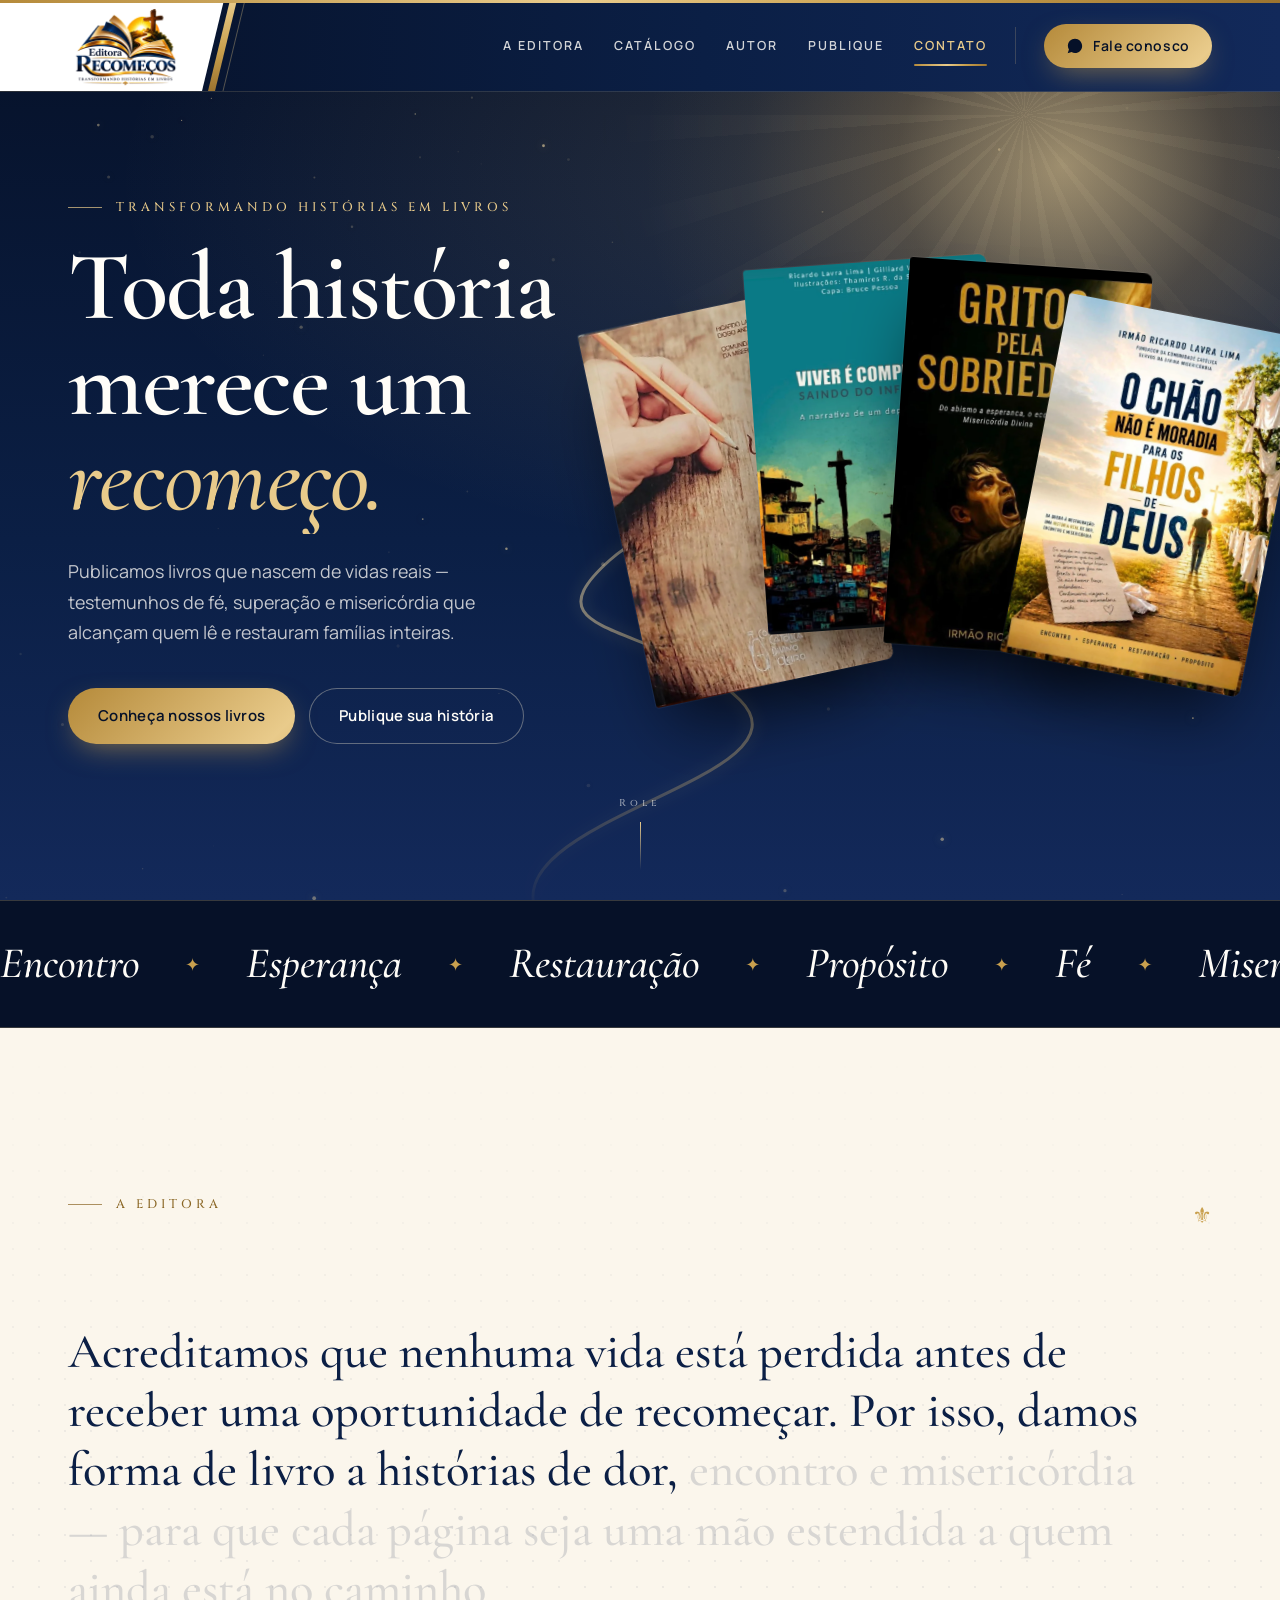
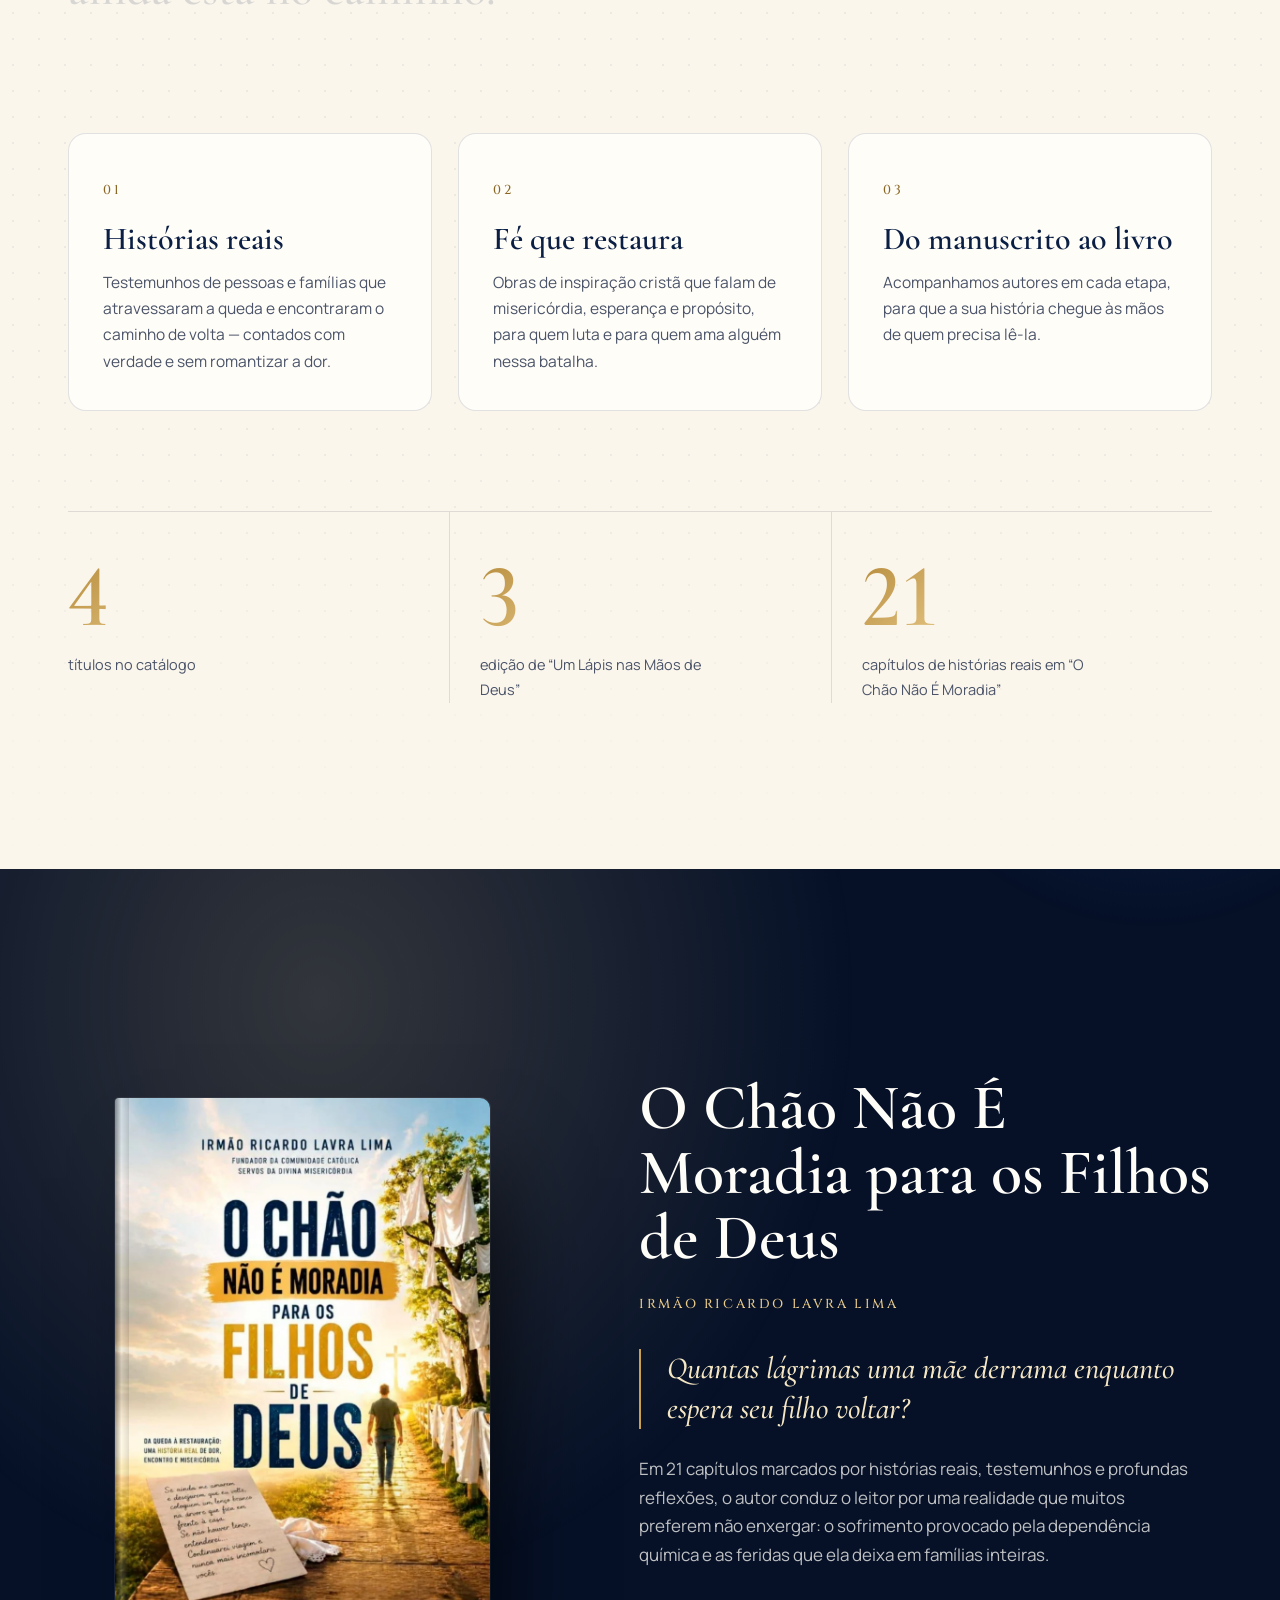
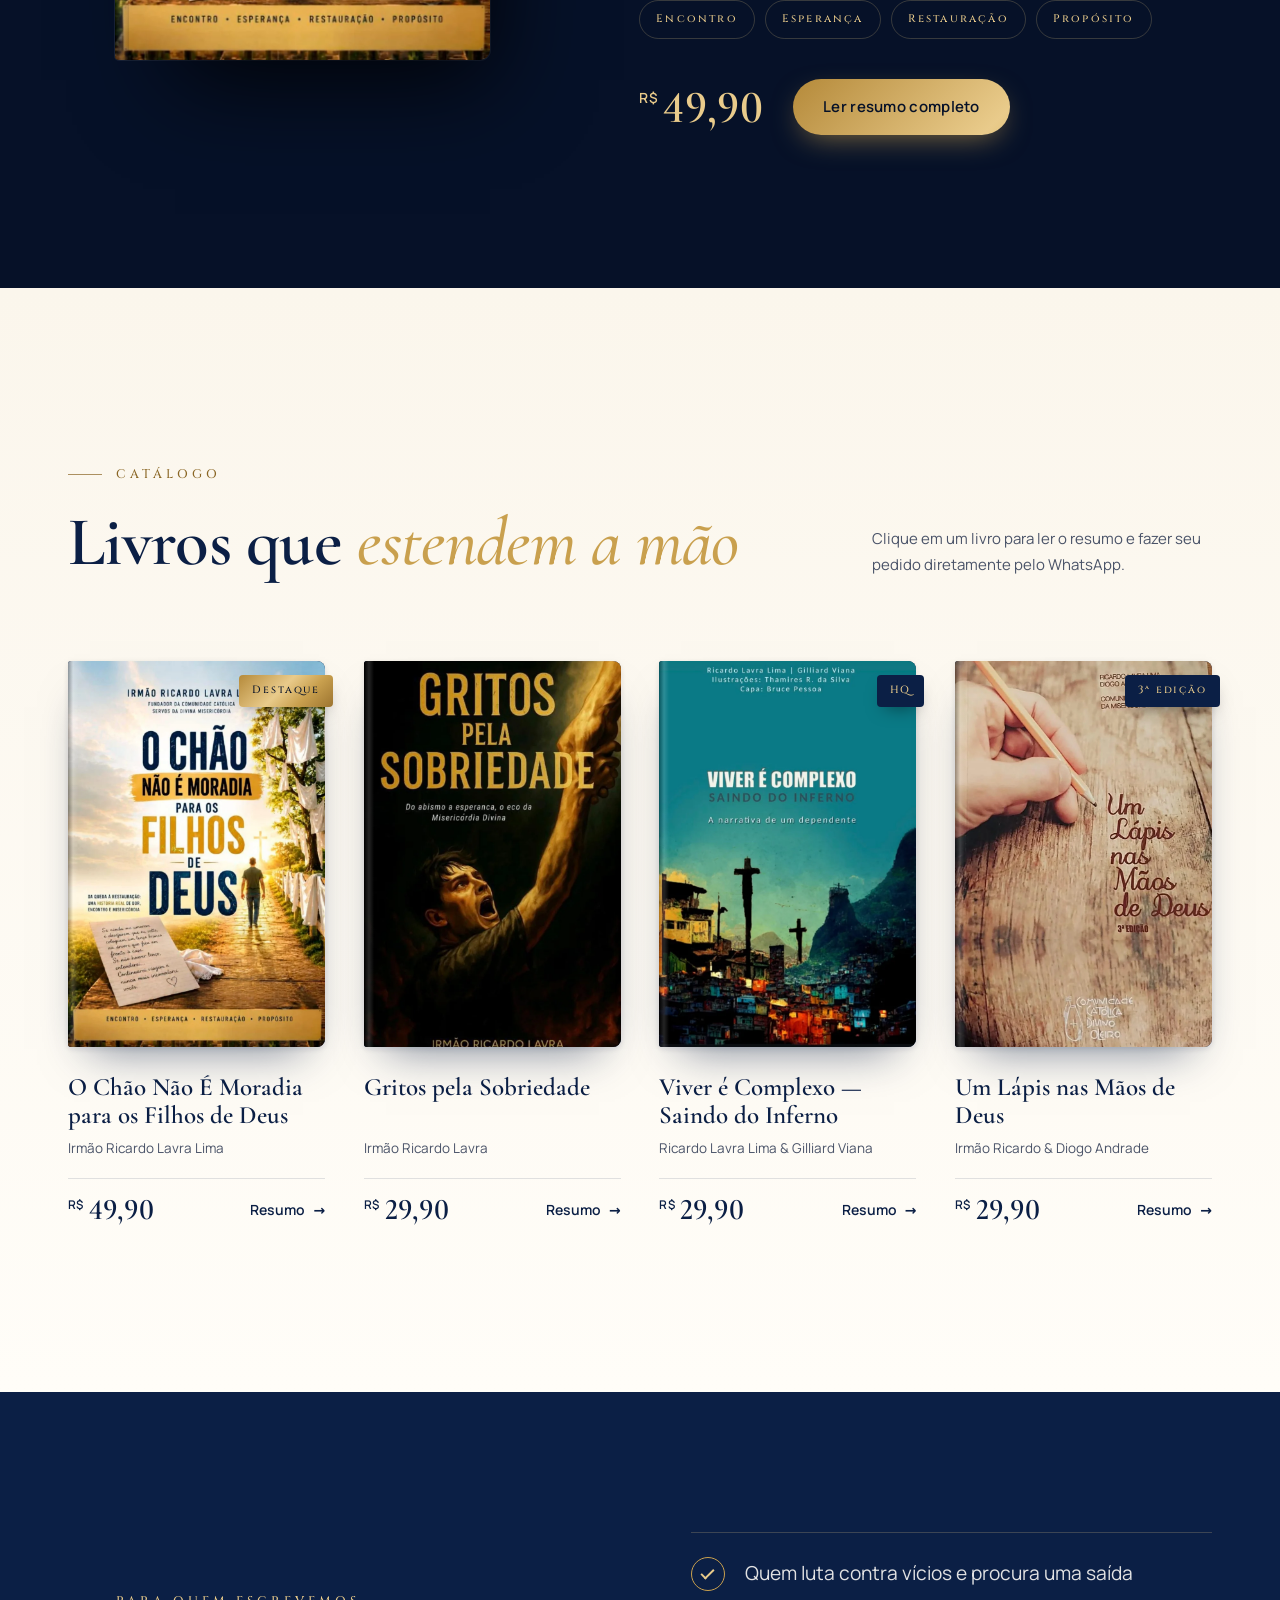
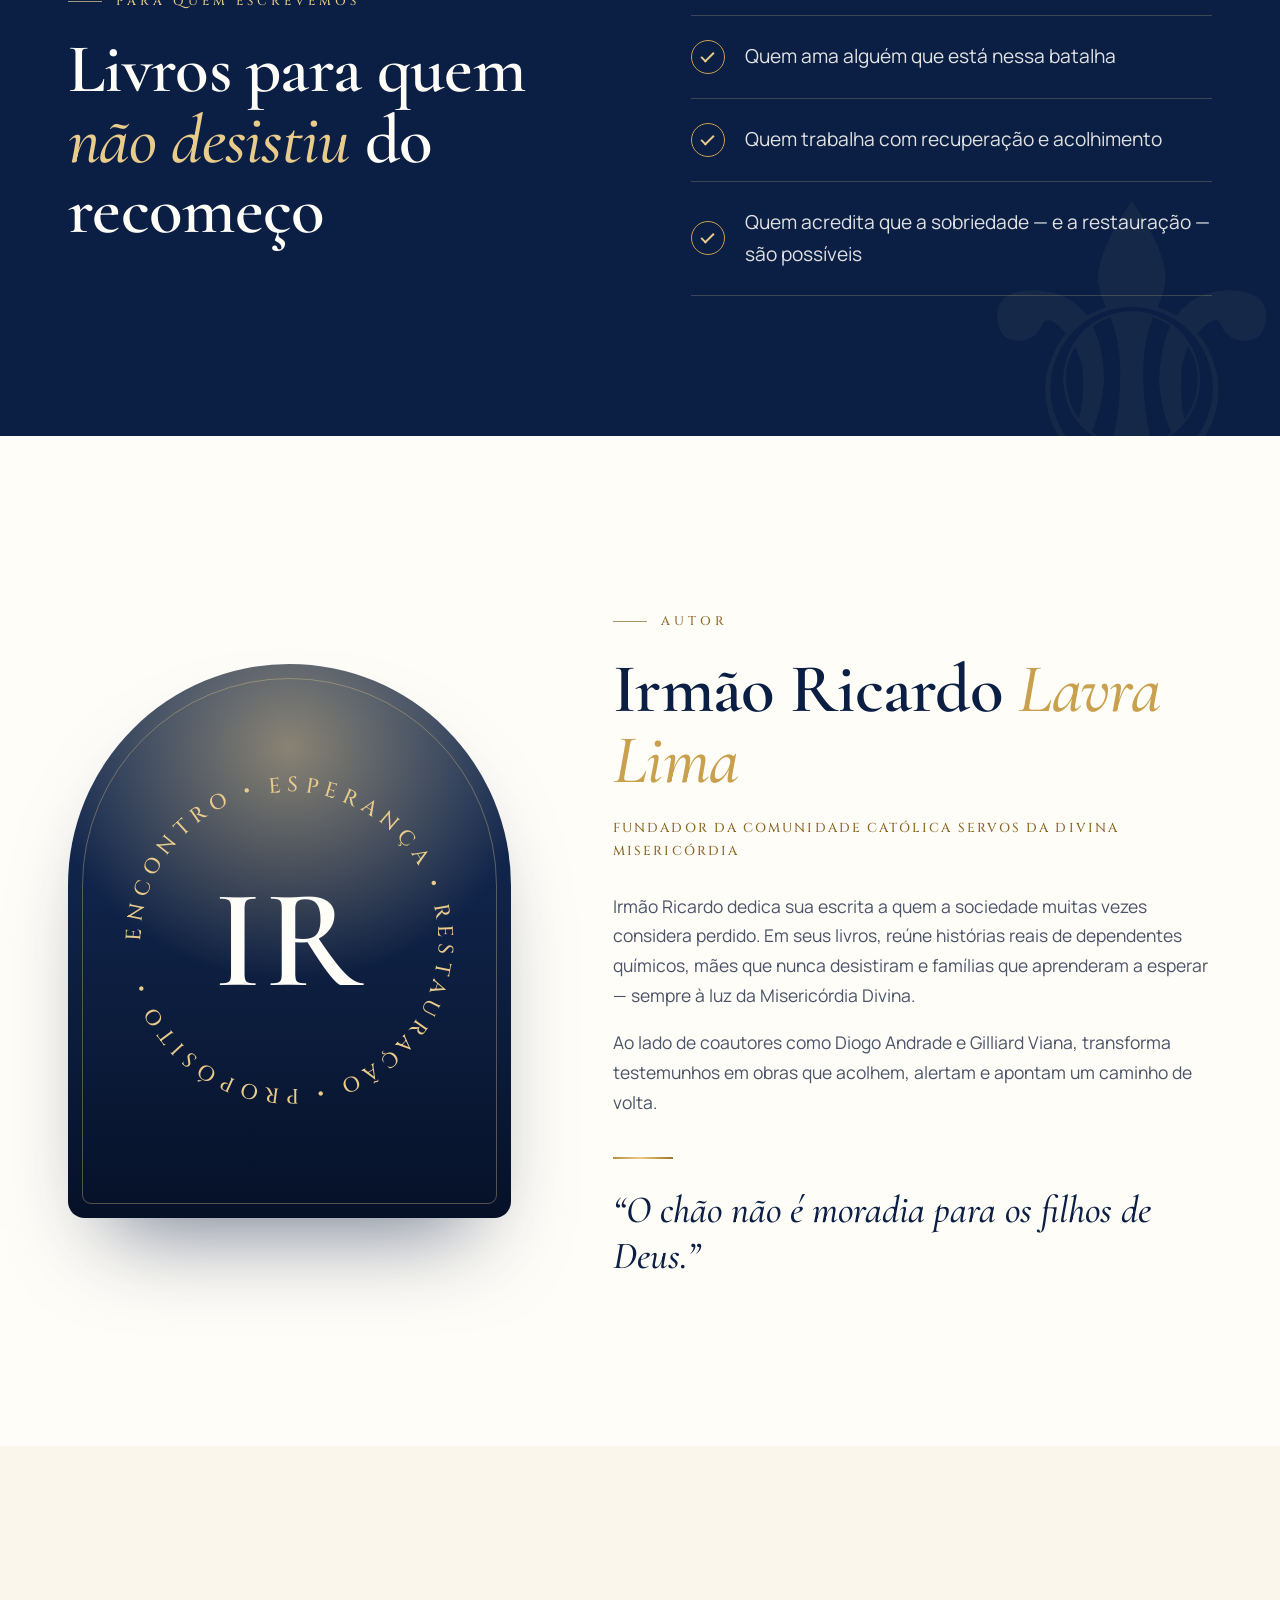
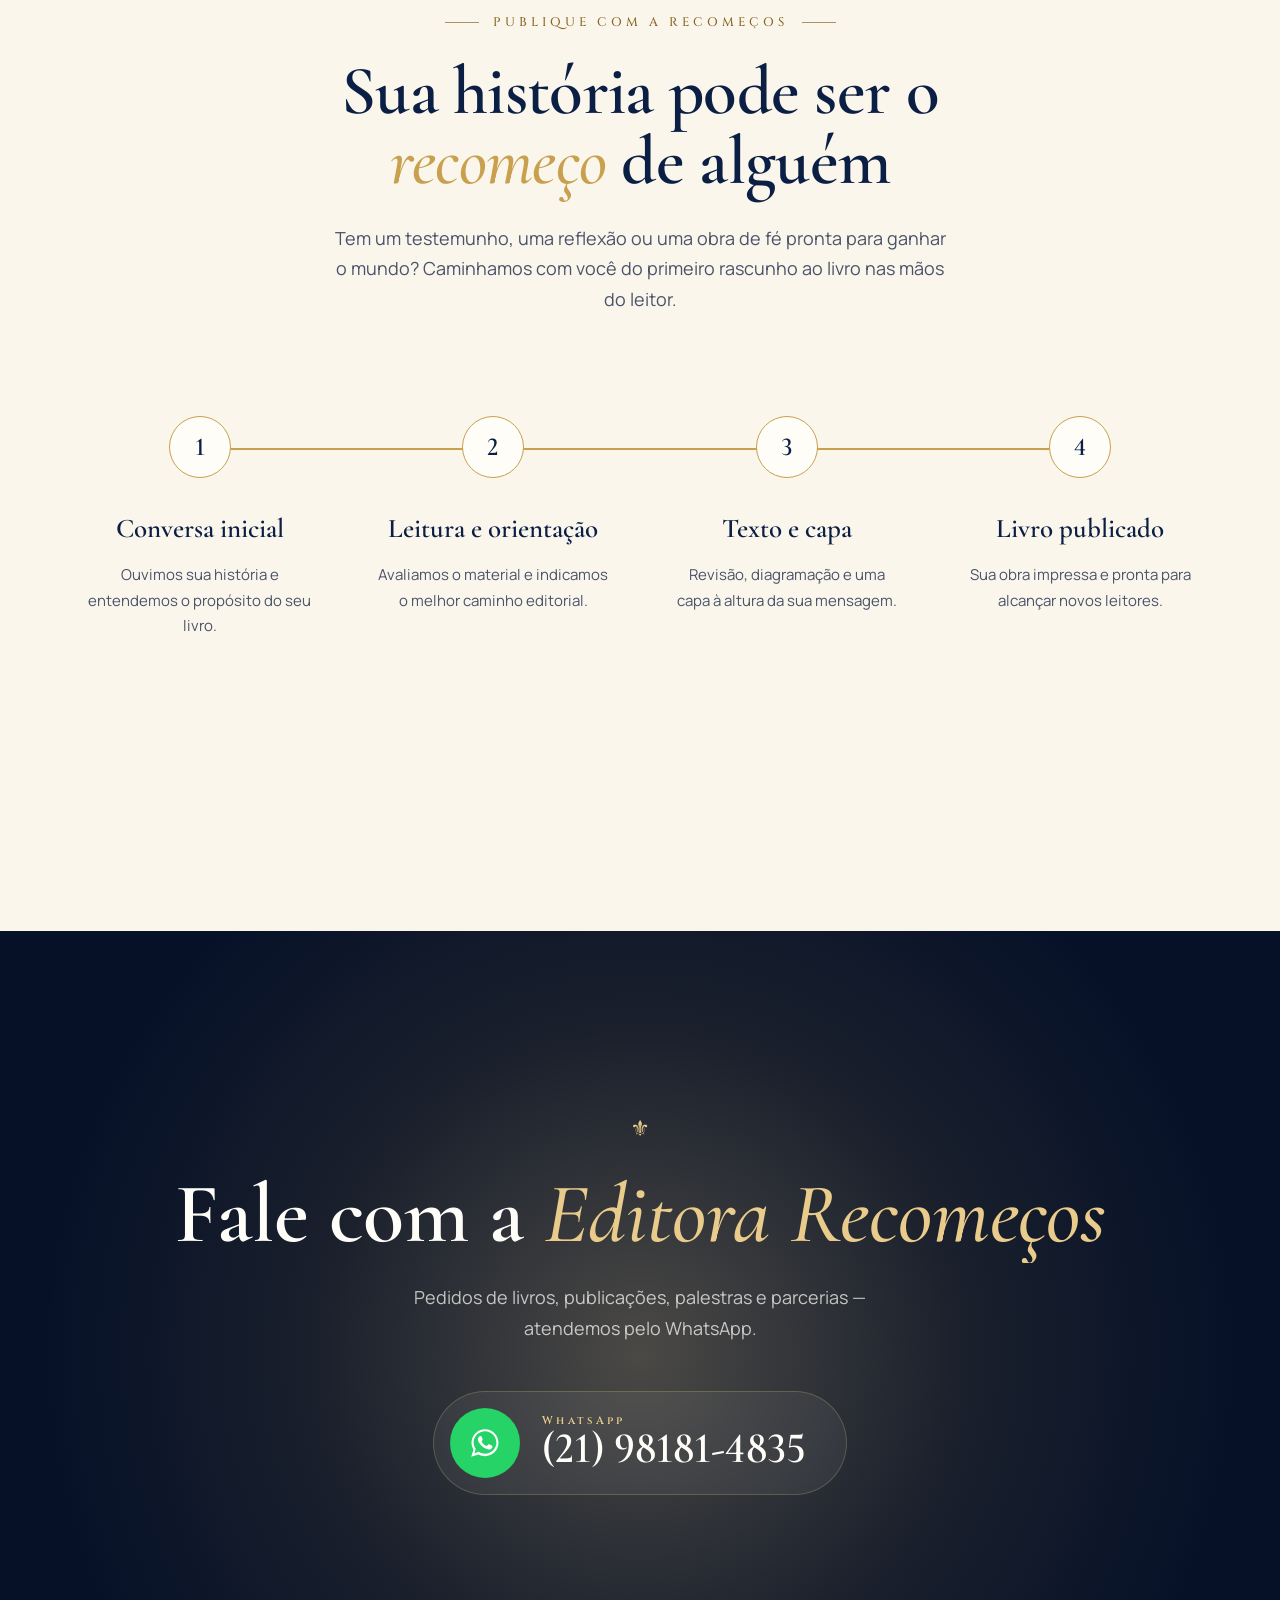
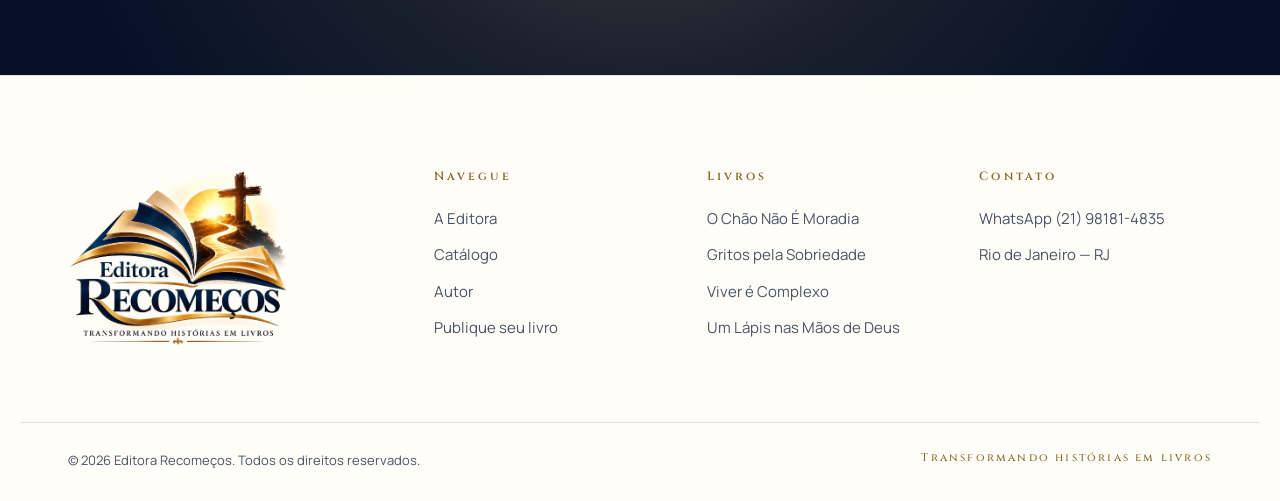
==== index.html @ 9bcc903a "Site da Editora Recomeços Co-Authored-By: Claude Opus 5.5 <noreply@anthropic.com>" ====
<!DOCTYPE html>
<html lang="pt-BR">
<head>
  <meta charset="UTF-8" />
  <meta name="viewport" content="width=device-width, initial-scale=1.0" />
  <title>Editora Recomeços — Transformando histórias em livros</title>
  <meta name="description" content="A Editora Recomeços publica livros que nascem de vidas reais: testemunhos de fé, superação da dependência química e misericórdia que restauram famílias. Conheça o catálogo e publique sua história." />
  <meta name="theme-color" content="#0B1F45" />
  <link rel="icon" href="favicon.svg" type="image/svg+xml" />
  <link rel="apple-touch-icon" href="assets/img/apple-touch-icon.png" />

  <!-- Open Graph (prévia ao compartilhar no WhatsApp / redes) -->
  <meta property="og:type" content="website" />
  <meta property="og:locale" content="pt_BR" />
  <meta property="og:title" content="Editora Recomeços — Transformando histórias em livros" />
  <meta property="og:description" content="Livros que nascem de vidas reais: fé, superação e misericórdia." />
  <!-- Depois de ter o domínio, troque pelo endereço completo, ex.: https://www.editorarecomecos.com.br/assets/img/og-image.jpg -->
  <meta property="og:image" content="assets/img/og-image.jpg" />

  <link rel="preload" href="assets/fonts/cormorant-garamond-latin-600-normal.woff2" as="font" type="font/woff2" crossorigin />
  <link rel="preload" href="assets/img/logo-amanhecer-header.png" as="image" />
  <link rel="stylesheet" href="assets/css/fonts.css" />
  <link rel="stylesheet" href="assets/css/style.css" />
</head>
<body class="is-ready">

  <div class="scroll-progress" aria-hidden="true"></div>
  <div class="cursor" aria-hidden="true"><span class="cursor__dot"></span><span class="cursor__ring"></span></div>

  <!-- ============ HEADER ============ -->
  <header class="header" id="topo">
    <div class="container header__inner">
      <a href="#inicio" class="brand" aria-label="Editora Recomeços — início">
        <img class="brand__logo" src="assets/img/logo-amanhecer-header.png" alt="Editora Recomeços" width="480" height="320" />
        <svg class="brand__edge" viewBox="0 0 60 100" preserveAspectRatio="none" aria-hidden="true">
          <defs>
            <linearGradient id="gEdge" x1="0" y1="0" x2="0" y2="1">
              <stop offset="0" stop-color="#E9CB8B"/><stop offset=".55" stop-color="#C9A04E"/><stop offset="1" stop-color="#9C7430"/>
            </linearGradient>
          </defs>
          <path d="M0 0 H36 L14 100 H0 Z" fill="#FFFFFF"/>
          <path d="M42 0 H49 L27 100 H20 Z" fill="url(#gEdge)"/>
          <path d="M57 0 L35 100" stroke="#E9CB8B" stroke-opacity=".35" stroke-width="1" vector-effect="non-scaling-stroke"/>
        </svg>
      </a>

      <nav class="nav" aria-label="Navegação principal">
        <ul class="nav__list">
          <li><a href="#editora" class="nav__link">A Editora</a></li>
          <li><a href="#catalogo" class="nav__link">Catálogo</a></li>
          <li><a href="#autor" class="nav__link">Autor</a></li>
          <li><a href="#publique" class="nav__link">Publique</a></li>
          <li><a href="#contato" class="nav__link">Contato</a></li>
        </ul>
      </nav>

      <a class="btn btn--gold btn--sm header__cta magnetic" href="https://wa.me/5521981814835?text=Ol%C3%A1!%20Vim%20pelo%20site%20da%20Editora%20Recome%C3%A7os." target="_blank" rel="noopener">
        <svg class="header__cta-icon" viewBox="0 0 32 32" aria-hidden="true"><path fill="currentColor" d="M16 3C9 3 3.3 8.6 3.3 15.6c0 2.4.7 4.7 1.9 6.7L3 29l6.9-2.2c1.9 1 4 1.6 6.1 1.6 7 0 12.7-5.6 12.7-12.6S23 3 16 3zm5.9 15.2c-.3-.2-1.9-.9-2.2-1-.3-.1-.5-.2-.7.2-.2.3-.8 1-1 1.2-.2.2-.4.2-.7.1-.3-.2-1.4-.5-2.6-1.6-1-.9-1.6-1.9-1.8-2.2-.2-.3 0-.5.1-.7l.5-.6c.2-.2.2-.3.3-.6.1-.2 0-.4 0-.6l-1-2.4c-.3-.6-.5-.5-.7-.5h-.6c-.2 0-.6.1-.9.4-.3.3-1.2 1.1-1.2 2.8s1.2 3.2 1.4 3.5c.2.2 2.4 3.6 5.8 5 .8.4 1.4.6 1.9.7.8.3 1.5.2 2.1.1.6-.1 1.9-.8 2.2-1.5.3-.7.3-1.4.2-1.5-.1-.2-.3-.3-.6-.4z"/></svg>
        <span>Fale conosco</span>
      </a>

      <button class="burger" aria-label="Abrir menu" aria-expanded="false" aria-controls="menu-mobile">
        <span></span><span></span>
      </button>
    </div>
  </header>

  <div class="menu-mobile" id="menu-mobile" aria-hidden="true">
    <ul>
      <li><a href="#editora">A Editora</a></li>
      <li><a href="#catalogo">Catálogo</a></li>
      <li><a href="#autor">Autor</a></li>
      <li><a href="#publique">Publique seu livro</a></li>
      <li><a href="#contato">Contato</a></li>
    </ul>
    <a class="btn btn--gold" href="https://wa.me/5521981814835" target="_blank" rel="noopener">WhatsApp (21) 98181-4835</a>
  </div>

  <main>
    <!-- ============ HERO ============ -->
    <section class="hero" id="inicio">
      <canvas class="hero__particles" aria-hidden="true"></canvas>
      <div class="hero__sun" aria-hidden="true"></div>
      <div class="hero__rays" aria-hidden="true"></div>
      <svg class="hero__path" viewBox="0 0 1440 900" preserveAspectRatio="xMidYMax slice" aria-hidden="true">
        <defs>
          <linearGradient id="gPath" x1="0" y1="1" x2="0" y2="0">
            <stop offset="0" stop-color="#C9A04E" stop-opacity="0"/>
            <stop offset=".35" stop-color="#E9CB8B" stop-opacity=".9"/>
            <stop offset="1" stop-color="#FFF3D6"/>
          </linearGradient>
        </defs>
        <path class="hero__road" d="M620 920 C 560 820, 900 780, 820 700 C 740 620, 600 640, 690 560 C 780 480, 960 520, 1010 440 C 1050 370, 980 330, 1040 290" stroke="url(#gPath)" stroke-width="3" fill="none" stroke-linecap="round"/>
      </svg>

      <div class="container hero__grid">
        <div class="hero__content">
          <p class="eyebrow reveal" data-delay="0">Transformando histórias em livros</p>
          <h1 class="hero__title" data-split-words>
            Toda história merece um <em>recomeço.</em>
          </h1>
          <p class="hero__lead reveal" data-delay="6">
            Publicamos livros que nascem de vidas reais — testemunhos de fé, superação e misericórdia que alcançam quem lê e restauram famílias inteiras.
          </p>
          <div class="hero__actions reveal" data-delay="8">
            <a href="#catalogo" class="btn btn--gold magnetic"><span>Conheça nossos livros</span></a>
            <a href="#publique" class="btn btn--ghost magnetic"><span>Publique sua história</span></a>
          </div>
        </div>

        <div class="hero__books" aria-hidden="true">
          <div class="hero__stack" data-parallax-mouse>
            <img class="stack__book stack__book--1" src="assets/img/livro-um-lapis-nas-maos-de-deus.webp" alt="" />
            <img class="stack__book stack__book--2" src="assets/img/livro-viver-e-complexo.webp" alt="" />
            <img class="stack__book stack__book--3" src="assets/img/livro-gritos-pela-sobriedade.webp" alt="" />
            <img class="stack__book stack__book--4" src="assets/img/livro-o-chao-nao-e-moradia.webp" alt="" />
          </div>
        </div>
      </div>

      <a href="#editora" class="hero__scroll" aria-label="Rolar para conhecer a editora">
        <span>Role</span><i></i>
      </a>
    </section>

    <!-- ============ MARQUEE ============ -->
    <div class="marquee" aria-hidden="true">
      <div class="marquee__track">
        <span>Encontro</span><b>✦</b><span>Esperança</span><b>✦</b><span>Restauração</span><b>✦</b><span>Propósito</span><b>✦</b><span>Fé</span><b>✦</b><span>Misericórdia</span><b>✦</b>
        <span>Encontro</span><b>✦</b><span>Esperança</span><b>✦</b><span>Restauração</span><b>✦</b><span>Propósito</span><b>✦</b><span>Fé</span><b>✦</b><span>Misericórdia</span><b>✦</b>
      </div>
    </div>

    <!-- ============ A EDITORA ============ -->
    <section class="section about" id="editora">
      <div class="container">
        <div class="section-head">
          <p class="eyebrow eyebrow--dark reveal">A Editora</p>
          <span class="fleur reveal" aria-hidden="true">⚜</span>
        </div>

        <p class="manifesto" data-scrub>
          Acreditamos que nenhuma vida está perdida antes de receber uma oportunidade de recomeçar. Por isso, damos forma de livro a histórias de dor, encontro e misericórdia — para que cada página seja uma mão estendida a quem ainda está no caminho.
        </p>

        <div class="pillars">
          <article class="pillar reveal" data-delay="0">
            <span class="pillar__num">01</span>
            <h3>Histórias reais</h3>
            <p>Testemunhos de pessoas e famílias que atravessaram a queda e encontraram o caminho de volta — contados com verdade e sem romantizar a dor.</p>
          </article>
          <article class="pillar reveal" data-delay="2">
            <span class="pillar__num">02</span>
            <h3>Fé que restaura</h3>
            <p>Obras de inspiração cristã que falam de misericórdia, esperança e propósito, para quem luta e para quem ama alguém nessa batalha.</p>
          </article>
          <article class="pillar reveal" data-delay="4">
            <span class="pillar__num">03</span>
            <h3>Do manuscrito ao livro</h3>
            <p>Acompanhamos autores em cada etapa, para que a sua história chegue às mãos de quem precisa lê-la.</p>
          </article>
        </div>

        <div class="stats">
          <div class="stat reveal"><span class="stat__n" data-count="4">0</span><span class="stat__l">títulos no catálogo</span></div>
          <div class="stat reveal" data-delay="2"><span class="stat__n"><span data-count="3">0</span><sup>ª</sup></span><span class="stat__l">edição de “Um Lápis nas Mãos de Deus”</span></div>
          <div class="stat reveal" data-delay="4"><span class="stat__n" data-count="21">0</span><span class="stat__l">capítulos de histórias reais em “O Chão Não É Moradia”</span></div>
        </div>
      </div>
    </section>

    <!-- ============ DESTAQUE ============ -->
    <section class="feature" id="destaque">
      <div class="feature__bg" aria-hidden="true"></div>
      <div class="container feature__grid">
        <div class="feature__cover reveal-clip">
          <div class="book3d" data-tilt>
            <img src="assets/img/livro-o-chao-nao-e-moradia.webp" alt="Capa do livro O Chão Não É Moradia para os Filhos de Deus, de Irmão Ricardo Lavra Lima" loading="lazy" />
            <span class="book3d__spine"></span>
            <span class="book3d__shine"></span>
          </div>
        </div>
        <div class="feature__content">
          <p class="eyebrow reveal">Em destaque</p>
          <h2 class="feature__title reveal" data-delay="1">O Chão Não É Moradia para os Filhos de Deus</h2>
          <p class="feature__author reveal" data-delay="2">Irmão Ricardo Lavra Lima</p>
          <blockquote class="feature__quote reveal" data-delay="3">
            Quantas lágrimas uma mãe derrama enquanto espera seu filho voltar?
          </blockquote>
          <p class="feature__text reveal" data-delay="4">
            Em 21 capítulos marcados por histórias reais, testemunhos e profundas reflexões, o autor conduz o leitor por uma realidade que muitos preferem não enxergar: o sofrimento provocado pela dependência química e as feridas que ela deixa em famílias inteiras.
          </p>
          <ul class="tags reveal" data-delay="5">
            <li>Encontro</li><li>Esperança</li><li>Restauração</li><li>Propósito</li>
          </ul>
          <div class="feature__buy reveal" data-delay="6">
            <span class="price"><small>R$</small>49,90</span>
            <button class="btn btn--gold magnetic" data-open-book="o-chao"><span>Ler resumo completo</span></button>
          </div>
        </div>
      </div>
    </section>

    <!-- ============ CATÁLOGO ============ -->
    <section class="section catalog" id="catalogo">
      <div class="container">
        <div class="section-head section-head--split">
          <div>
            <p class="eyebrow eyebrow--dark reveal">Catálogo</p>
            <h2 class="h2 reveal" data-delay="1">Livros que <em>estendem a mão</em></h2>
          </div>
          <p class="section-head__aside reveal" data-delay="2">Clique em um livro para ler o resumo e fazer seu pedido diretamente pelo WhatsApp.</p>
        </div>

        <div class="books">
          <article class="book reveal" data-delay="0">
            <button class="book__btn" data-open-book="o-chao" aria-label="Ver detalhes de O Chão Não É Moradia para os Filhos de Deus">
              <div class="book__cover" data-tilt>
                <img src="assets/img/livro-o-chao-nao-e-moradia.webp" alt="Capa de O Chão Não É Moradia para os Filhos de Deus" loading="lazy" />
                <span class="book__shine"></span>
              </div>
              <span class="book__badge">Destaque</span>
            </button>
            <div class="book__info">
              <h3>O Chão Não É Moradia para os Filhos de Deus</h3>
              <p class="book__author">Irmão Ricardo Lavra Lima</p>
              <div class="book__row"><span class="price price--sm"><small>R$</small>49,90</span><button class="link-arrow" data-open-book="o-chao">Resumo <i>→</i></button></div>
            </div>
          </article>

          <article class="book reveal" data-delay="2">
            <button class="book__btn" data-open-book="gritos" aria-label="Ver detalhes de Gritos pela Sobriedade">
              <div class="book__cover" data-tilt>
                <img src="assets/img/livro-gritos-pela-sobriedade.webp" alt="Capa de Gritos pela Sobriedade" loading="lazy" />
                <span class="book__shine"></span>
              </div>
            </button>
            <div class="book__info">
              <h3>Gritos pela Sobriedade</h3>
              <p class="book__author">Irmão Ricardo Lavra</p>
              <div class="book__row"><span class="price price--sm"><small>R$</small>29,90</span><button class="link-arrow" data-open-book="gritos">Resumo <i>→</i></button></div>
            </div>
          </article>

          <article class="book reveal" data-delay="4">
            <button class="book__btn" data-open-book="viver" aria-label="Ver detalhes de Viver é Complexo — Saindo do Inferno">
              <div class="book__cover" data-tilt>
                <img src="assets/img/livro-viver-e-complexo.webp" alt="Capa de Viver é Complexo — Saindo do Inferno" loading="lazy" />
                <span class="book__shine"></span>
              </div>
              <span class="book__badge book__badge--alt">HQ</span>
            </button>
            <div class="book__info">
              <h3>Viver é Complexo — Saindo do Inferno</h3>
              <p class="book__author">Ricardo Lavra Lima &amp; Gilliard Viana</p>
              <div class="book__row"><span class="price price--sm"><small>R$</small>29,90</span><button class="link-arrow" data-open-book="viver">Resumo <i>→</i></button></div>
            </div>
          </article>

          <article class="book reveal" data-delay="6">
            <button class="book__btn" data-open-book="lapis" aria-label="Ver detalhes de Um Lápis nas Mãos de Deus">
              <div class="book__cover" data-tilt>
                <img src="assets/img/livro-um-lapis-nas-maos-de-deus.webp" alt="Capa de Um Lápis nas Mãos de Deus, 3ª edição" loading="lazy" />
                <span class="book__shine"></span>
              </div>
              <span class="book__badge book__badge--alt">3ª edição</span>
            </button>
            <div class="book__info">
              <h3>Um Lápis nas Mãos de Deus</h3>
              <p class="book__author">Irmão Ricardo &amp; Diogo Andrade</p>
              <div class="book__row"><span class="price price--sm"><small>R$</small>29,90</span><button class="link-arrow" data-open-book="lapis">Resumo <i>→</i></button></div>
            </div>
          </article>
        </div>
      </div>
    </section>

    <!-- ============ PARA QUEM ============ -->
    <section class="audience">
      <div class="container audience__grid">
        <div>
          <p class="eyebrow reveal">Para quem escrevemos</p>
          <h2 class="h2 h2--light reveal" data-delay="1">Livros para quem <em>não desistiu</em> do recomeço</h2>
        </div>
        <ul class="audience__list">
          <li class="reveal" data-delay="1"><span class="check"></span>Quem luta contra vícios e procura uma saída</li>
          <li class="reveal" data-delay="2"><span class="check"></span>Quem ama alguém que está nessa batalha</li>
          <li class="reveal" data-delay="3"><span class="check"></span>Quem trabalha com recuperação e acolhimento</li>
          <li class="reveal" data-delay="4"><span class="check"></span>Quem acredita que a sobriedade — e a restauração — são possíveis</li>
        </ul>
      </div>
    </section>

    <!-- ============ AUTOR ============ -->
    <section class="section author" id="autor">
      <div class="container author__grid">
        <div class="author__visual reveal-clip">
          <div class="author__frame">
            <span class="author__initials">IR</span>
            <svg class="author__ring" viewBox="0 0 200 200" aria-hidden="true">
              <defs><path id="circ" d="M100,100 m-82,0 a82,82 0 1,1 164,0 a82,82 0 1,1 -164,0"/></defs>
              <text><textPath href="#circ">ENCONTRO • ESPERANÇA • RESTAURAÇÃO • PROPÓSITO • </textPath></text>
            </svg>
          </div>
        </div>
        <div class="author__content">
          <p class="eyebrow eyebrow--dark reveal">Autor</p>
          <h2 class="h2 reveal" data-delay="1">Irmão Ricardo <em>Lavra Lima</em></h2>
          <p class="author__role reveal" data-delay="2">Fundador da Comunidade Católica Servos da Divina Misericórdia</p>
          <p class="reveal" data-delay="3">
            Irmão Ricardo dedica sua escrita a quem a sociedade muitas vezes considera perdido. Em seus livros, reúne histórias reais de dependentes químicos, mães que nunca desistiram e famílias que aprenderam a esperar — sempre à luz da Misericórdia Divina.
          </p>
          <p class="reveal" data-delay="4">
            Ao lado de coautores como Diogo Andrade e Gilliard Viana, transforma testemunhos em obras que acolhem, alertam e apontam um caminho de volta.
          </p>
          <blockquote class="author__quote reveal" data-delay="5">“O chão não é moradia para os filhos de Deus.”</blockquote>
        </div>
      </div>
    </section>

    <!-- ============ PUBLIQUE ============ -->
    <section class="section publish" id="publique">
      <div class="container">
        <div class="section-head section-head--center">
          <p class="eyebrow eyebrow--dark reveal">Publique com a Recomeços</p>
          <h2 class="h2 reveal" data-delay="1">Sua história pode ser o <em>recomeço</em> de alguém</h2>
          <p class="section-head__lead reveal" data-delay="2">Tem um testemunho, uma reflexão ou uma obra de fé pronta para ganhar o mundo? Caminhamos com você do primeiro rascunho ao livro nas mãos do leitor.</p>
        </div>

        <ol class="steps">
          <svg class="steps__line" viewBox="0 0 1000 4" preserveAspectRatio="none" aria-hidden="true"><line x1="0" y1="2" x2="1000" y2="2"/></svg>
          <li class="step reveal" data-delay="0"><span class="step__dot">1</span><h3>Conversa inicial</h3><p>Ouvimos sua história e entendemos o propósito do seu livro.</p></li>
          <li class="step reveal" data-delay="2"><span class="step__dot">2</span><h3>Leitura e orientação</h3><p>Avaliamos o material e indicamos o melhor caminho editorial.</p></li>
          <li class="step reveal" data-delay="4"><span class="step__dot">3</span><h3>Texto e capa</h3><p>Revisão, diagramação e uma capa à altura da sua mensagem.</p></li>
          <li class="step reveal" data-delay="6"><span class="step__dot">4</span><h3>Livro publicado</h3><p>Sua obra impressa e pronta para alcançar novos leitores.</p></li>
        </ol>

        <div class="publish__cta reveal">
          <a class="btn btn--navy magnetic" href="https://wa.me/5521981814835?text=Ol%C3%A1!%20Gostaria%20de%20publicar%20meu%20livro%20com%20a%20Editora%20Recome%C3%A7os." target="_blank" rel="noopener"><span>Quero publicar meu livro</span></a>
        </div>
      </div>
    </section>

    <!-- ============ CTA FINAL ============ -->
    <section class="cta" id="contato">
      <div class="cta__glow" aria-hidden="true"></div>
      <div class="container cta__inner">
        <span class="fleur fleur--light reveal" aria-hidden="true">⚜</span>
        <h2 class="cta__title" data-split-words>Fale com a <em>Editora Recomeços</em></h2>
        <p class="cta__lead reveal" data-delay="3">Pedidos de livros, publicações, palestras e parcerias — atendemos pelo WhatsApp.</p>
        <a class="whats-big reveal magnetic" data-delay="5" href="https://wa.me/5521981814835?text=Ol%C3%A1!%20Vim%20pelo%20site%20da%20Editora%20Recome%C3%A7os." target="_blank" rel="noopener">
          <span class="whats-big__icon"><svg viewBox="0 0 32 32" aria-hidden="true"><path fill="currentColor" d="M16 3C9 3 3.3 8.6 3.3 15.6c0 2.4.7 4.7 1.9 6.7L3 29l6.9-2.2c1.9 1 4 1.6 6.1 1.6 7 0 12.7-5.6 12.7-12.6S23 3 16 3zm0 23.1c-2 0-3.9-.6-5.5-1.6l-.4-.2-4.1 1.3 1.3-4-.3-.4c-1.1-1.7-1.7-3.6-1.7-5.6C5.3 9.8 10.1 5 16 5s10.7 4.8 10.7 10.6S21.9 26.1 16 26.1zm5.9-7.9c-.3-.2-1.9-.9-2.2-1-.3-.1-.5-.2-.7.2-.2.3-.8 1-1 1.2-.2.2-.4.2-.7.1-.3-.2-1.4-.5-2.6-1.6-1-.9-1.6-1.9-1.8-2.2-.2-.3 0-.5.1-.7l.5-.6c.2-.2.2-.3.3-.6.1-.2 0-.4 0-.6l-1-2.4c-.3-.6-.5-.5-.7-.5h-.6c-.2 0-.6.1-.9.4-.3.3-1.2 1.1-1.2 2.8s1.2 3.2 1.4 3.5c.2.2 2.4 3.6 5.8 5 .8.4 1.4.6 1.9.7.8.3 1.5.2 2.1.1.6-.1 1.9-.8 2.2-1.5.3-.7.3-1.4.2-1.5-.1-.2-.3-.3-.6-.4z"/></svg></span>
          <span class="whats-big__text"><small>WhatsApp</small>(21) 98181-4835</span>
        </a>
      </div>
    </section>
  </main>

  <!-- ============ FOOTER ============ -->
  <footer class="footer">
    <div class="container footer__grid">
      <div class="footer__brand">
        <img src="assets/img/logo-sem-contato.webp" alt="Logotipo da Editora Recomeços" width="220" height="179" loading="lazy" />
      </div>
      <div class="footer__col">
        <h4>Navegue</h4>
        <ul>
          <li><a href="#editora">A Editora</a></li>
          <li><a href="#catalogo">Catálogo</a></li>
          <li><a href="#autor">Autor</a></li>
          <li><a href="#publique">Publique seu livro</a></li>
        </ul>
      </div>
      <div class="footer__col">
        <h4>Livros</h4>
        <ul>
          <li><button data-open-book="o-chao">O Chão Não É Moradia</button></li>
          <li><button data-open-book="gritos">Gritos pela Sobriedade</button></li>
          <li><button data-open-book="viver">Viver é Complexo</button></li>
          <li><button data-open-book="lapis">Um Lápis nas Mãos de Deus</button></li>
        </ul>
      </div>
      <div class="footer__col">
        <h4>Contato</h4>
        <ul>
          <li><a href="https://wa.me/5521981814835" target="_blank" rel="noopener">WhatsApp (21) 98181-4835</a></li>
          <li>Rio de Janeiro — RJ</li>
        </ul>
      </div>
    </div>
    <div class="container footer__bottom">
      <p>© <span data-year>2026</span> Editora Recomeços. Todos os direitos reservados.</p>
      <p class="footer__motto">Transformando histórias em livros</p>
    </div>
  </footer>

  <!-- Botão flutuante de WhatsApp -->
  <a class="whats-float" href="https://wa.me/5521981814835?text=Ol%C3%A1!%20Vim%20pelo%20site%20da%20Editora%20Recome%C3%A7os." target="_blank" rel="noopener" aria-label="Conversar no WhatsApp">
    <svg viewBox="0 0 32 32" aria-hidden="true"><path fill="currentColor" d="M16 3C9 3 3.3 8.6 3.3 15.6c0 2.4.7 4.7 1.9 6.7L3 29l6.9-2.2c1.9 1 4 1.6 6.1 1.6 7 0 12.7-5.6 12.7-12.6S23 3 16 3zm5.9 15.2c-.3-.2-1.9-.9-2.2-1-.3-.1-.5-.2-.7.2-.2.3-.8 1-1 1.2-.2.2-.4.2-.7.1-.3-.2-1.4-.5-2.6-1.6-1-.9-1.6-1.9-1.8-2.2-.2-.3 0-.5.1-.7l.5-.6c.2-.2.2-.3.3-.6.1-.2 0-.4 0-.6l-1-2.4c-.3-.6-.5-.5-.7-.5h-.6c-.2 0-.6.1-.9.4-.3.3-1.2 1.1-1.2 2.8s1.2 3.2 1.4 3.5c.2.2 2.4 3.6 5.8 5 .8.4 1.4.6 1.9.7.8.3 1.5.2 2.1.1.6-.1 1.9-.8 2.2-1.5.3-.7.3-1.4.2-1.5-.1-.2-.3-.3-.6-.4z"/></svg>
  </a>

  <!-- ============ MODAL DO LIVRO ============ -->
  <div class="modal" id="modal" role="dialog" aria-modal="true" aria-labelledby="modal-title" aria-hidden="true">
    <div class="modal__backdrop" data-close></div>
    <div class="modal__panel">
      <button class="modal__close" data-close aria-label="Fechar">×</button>
      <div class="modal__grid">
        <div class="modal__cover"><img id="modal-img" src="" alt="" /></div>
        <div class="modal__body">
          <p class="eyebrow eyebrow--dark" id="modal-kicker"></p>
          <h3 id="modal-title"></h3>
          <p class="modal__author" id="modal-author"></p>
          <div class="modal__text" id="modal-text"></div>
          <div class="modal__buy">
            <span class="price" id="modal-price"></span>
            <a class="btn btn--gold" id="modal-whats" href="#" target="_blank" rel="noopener"><span>Comprar pelo WhatsApp</span></a>
          </div>
        </div>
      </div>
    </div>
  </div>

  <script src="assets/js/books.js"></script>
  <script src="assets/js/main.js"></script>
</body>
</html>
---- assets/css/fonts.css ----
/* Fontes hospedadas no próprio site (licença SIL OFL) */
@font-face { font-family: "Cormorant Garamond"; src: url("../fonts/cormorant-garamond-latin-500-normal.woff2") format("woff2"); font-weight: 500; font-style: normal; font-display: swap; }
@font-face { font-family: "Cormorant Garamond"; src: url("../fonts/cormorant-garamond-latin-500-italic.woff2") format("woff2"); font-weight: 500; font-style: italic; font-display: swap; }
@font-face { font-family: "Cormorant Garamond"; src: url("../fonts/cormorant-garamond-latin-600-normal.woff2") format("woff2"); font-weight: 600; font-style: normal; font-display: swap; }
@font-face { font-family: "Cormorant Garamond"; src: url("../fonts/cormorant-garamond-latin-600-italic.woff2") format("woff2"); font-weight: 600; font-style: italic; font-display: swap; }
@font-face { font-family: "Cinzel"; src: url("../fonts/cinzel-latin-500-normal.woff2") format("woff2"); font-weight: 500; font-style: normal; font-display: swap; }
@font-face { font-family: "Cinzel"; src: url("../fonts/cinzel-latin-600-normal.woff2") format("woff2"); font-weight: 600; font-style: normal; font-display: swap; }
@font-face { font-family: "Cinzel"; src: url("../fonts/cinzel-latin-700-normal.woff2") format("woff2"); font-weight: 700; font-style: normal; font-display: swap; }
@font-face { font-family: "Manrope"; src: url("../fonts/manrope-latin-400-normal.woff2") format("woff2"); font-weight: 400; font-style: normal; font-display: swap; }
@font-face { font-family: "Manrope"; src: url("../fonts/manrope-latin-500-normal.woff2") format("woff2"); font-weight: 500; font-style: normal; font-display: swap; }
@font-face { font-family: "Manrope"; src: url("../fonts/manrope-latin-600-normal.woff2") format("woff2"); font-weight: 600; font-style: normal; font-display: swap; }
@font-face { font-family: "Manrope"; src: url("../fonts/manrope-latin-700-normal.woff2") format("woff2"); font-weight: 700; font-style: normal; font-display: swap; }
---- assets/css/style.css ----
/* =========================================================
   EDITORA RECOMEÇOS — Folha de estilo principal
   Tokens da marca → ver Manual de Marca
   ========================================================= */
:root {
  /* Cores */
  --navy: #0B1F45;          /* Azul Recomeço */
  --navy-900: #061128;      /* Azul Noite */
  --navy-700: #16305F;
  --gold: #C9A04E;          /* Ouro Aurora */
  --gold-300: #E9CB8B;      /* Ouro Claro */
  --gold-100: #F6E7C4;
  --gold-text: #8A6624;     /* Ouro Profundo — texto pequeno sobre fundo claro */
  --dawn: #FFF3D6;          /* Luz do Amanhecer */
  --cream: #FBF6EC;         /* Pergaminho */
  --paper: #FFFDF8;
  --wood: #5B3218;          /* Madeira da Cruz */
  --ink: #1A2236;           /* Tinta */
  --ink-soft: #4A5368;
  --line: rgba(11, 31, 69, .12);
  --line-light: rgba(233, 203, 139, .22);

  --grad-gold: linear-gradient(135deg, #B58A3A 0%, #E9CB8B 45%, #C9A04E 70%, #9C7430 100%);

  /* Tipografia */
  --f-display: "Cormorant Garamond", "Times New Roman", serif;
  --f-caps: "Cinzel", "Trajan Pro", serif;
  --f-body: "Manrope", system-ui, -apple-system, "Segoe UI", sans-serif;

  /* Layout */
  --container: 1240px;
  --gutter: clamp(20px, 4vw, 48px);
  --radius: 18px;
  --radius-sm: 10px;
  --header-h: 92px;

  --ease: cubic-bezier(.22, 1, .36, 1);
  --ease-in-out: cubic-bezier(.65, 0, .35, 1);
}

*, *::before, *::after { box-sizing: border-box; }
html { scroll-behavior: smooth; -webkit-text-size-adjust: 100%; }
body {
  margin: 0;
  font-family: var(--f-body);
  font-size: 17px;
  line-height: 1.7;
  color: var(--ink);
  background: var(--cream);
  -webkit-font-smoothing: antialiased;
  overflow-x: hidden;
}
body.is-loading, body.modal-open, body.menu-open { overflow: hidden; }
img { max-width: 100%; display: block; }
a { color: inherit; text-decoration: none; }
button { font: inherit; color: inherit; background: none; border: 0; cursor: pointer; padding: 0; }
ul, ol { margin: 0; padding: 0; list-style: none; }
h1, h2, h3, h4 { margin: 0; font-weight: 600; }
p { margin: 0 0 1em; }
::selection { background: var(--gold-300); color: var(--navy-900); }

.container { width: 100%; max-width: var(--container); margin: 0 auto; padding: 0 var(--gutter); }
.section { padding: clamp(96px, 13vw, 170px) 0; position: relative; }

/* ---------- Tipos utilitários ---------- */
.eyebrow {
  font-family: var(--f-caps);
  font-size: 12.5px;
  letter-spacing: .32em;
  text-transform: uppercase;
  color: var(--gold-300);
  margin-bottom: 22px;
  display: inline-flex;
  align-items: center;
  gap: 14px;
}
.eyebrow::before { content: ""; width: 34px; height: 1px; background: currentColor; opacity: .7; }
.eyebrow--dark { color: var(--gold-text); }

.h2 {
  font-family: var(--f-display);
  font-weight: 600;
  font-size: clamp(40px, 5.4vw, 72px);
  line-height: 1.02;
  letter-spacing: -.01em;
  color: var(--navy);
}
.h2 em, .hero__title em, .cta__title em { font-style: italic; font-weight: 500; color: var(--gold); }
.h2--light { color: var(--paper); }
.h2--light em { color: var(--gold-300); }

.fleur { display: inline-block; color: var(--gold); font-size: 22px; }
.fleur--light { color: var(--gold-300); }

.section-head { margin-bottom: clamp(48px, 7vw, 84px); display: flex; align-items: center; justify-content: space-between; }
.section-head--split { align-items: flex-end; gap: 40px; }
.section-head--split .h2 { margin-top: 0; }
.section-head__aside { max-width: 340px; color: var(--ink-soft); font-size: 15px; margin: 0; }
.section-head--center { flex-direction: column; text-align: center; max-width: 820px; margin-left: auto; margin-right: auto; }
.section-head--center .eyebrow::after { content: ""; width: 34px; height: 1px; background: currentColor; opacity: .7; }
.section-head__lead { color: var(--ink-soft); font-size: 18px; margin-top: 26px; max-width: 620px; }

/* ---------- Botões ---------- */
.btn {
  --bg: transparent;
  position: relative;
  display: inline-flex; align-items: center; justify-content: center;
  height: 56px; padding: 0 30px;
  border-radius: 999px;
  font-family: var(--f-body); font-weight: 600; font-size: 15px; letter-spacing: .02em;
  overflow: hidden; isolation: isolate;
  transition: transform .5s var(--ease), box-shadow .5s var(--ease), color .4s;
  will-change: transform;
}
.btn span { position: relative; z-index: 2; }
.btn::after {
  content: ""; position: absolute; inset: 0; z-index: 1;
  border-radius: inherit;
  transform: translateY(101%);
  transition: transform .6s var(--ease);
}
.btn:hover::after { transform: translateY(0); }
.btn--sm { height: 44px; padding: 0 22px; font-size: 14px; }
.btn--gold { background: var(--grad-gold); background-size: 200% 200%; color: var(--navy-900); box-shadow: 0 10px 30px -10px rgba(201, 160, 78, .7); }
.btn--gold::after { background: var(--paper); }
.btn--gold:hover { box-shadow: 0 18px 40px -12px rgba(201, 160, 78, .85); }
.btn--ghost { color: var(--paper); box-shadow: inset 0 0 0 1px rgba(255, 243, 214, .35); }
.btn--ghost::after { background: var(--paper); }
.btn--ghost:hover { color: var(--navy); }
.btn--navy { background: var(--navy); color: var(--paper); box-shadow: 0 14px 36px -14px rgba(11, 31, 69, .7); }
.btn--navy::after { background: var(--gold); }
.btn--navy:hover { color: var(--navy-900); }

.link-arrow { font-size: 14px; font-weight: 600; color: var(--navy); display: inline-flex; gap: 8px; align-items: center; }
.link-arrow i { font-style: normal; transition: transform .4s var(--ease); }
.link-arrow:hover i { transform: translateX(5px); }

@keyframes draw { to { stroke-dashoffset: 0; } }
@keyframes fadeUp { to { opacity: 1; transform: none; } }
@keyframes grow { to { width: 180px; } }

/* ---------- Barra de progresso & cursor ---------- */
.scroll-progress { position: fixed; top: 0; left: 0; height: 2px; width: 100%; z-index: 200; background: var(--grad-gold); transform-origin: 0 50%; transform: scaleX(0); }

.cursor { position: fixed; inset: 0; pointer-events: none; z-index: 999; display: none; }
.cursor__dot, .cursor__ring { position: fixed; top: 0; left: 0; border-radius: 50%; transform: translate(-50%, -50%); }
.cursor { opacity: 0; transition: opacity .4s; }
.cursor.is-active { opacity: 1; }
.cursor__dot { width: 6px; height: 6px; background: var(--gold); }
.cursor__ring { width: 38px; height: 38px; border: 1px solid rgba(201, 160, 78, .6); transition: width .35s var(--ease), height .35s var(--ease), background .35s, border-color .35s; }
.cursor.is-hover .cursor__ring { width: 70px; height: 70px; background: rgba(201, 160, 78, .12); border-color: rgba(201, 160, 78, .9); }
@media (hover: hover) and (pointer: fine) { .cursor { display: block; } }

/* ---------- Header ---------- */
.header {
  position: fixed; top: 0; left: 0; right: 0; z-index: 100;
  height: var(--header-h);
  background: linear-gradient(90deg, var(--navy-900) 0%, var(--navy) 55%, #12295A 100%);
  border-bottom: 1px solid rgba(233, 203, 139, .16);
  transition: box-shadow .5s, height .5s var(--ease), transform .6s var(--ease);
}
/* filete dourado no topo da barra */
.header::before {
  content: ""; position: absolute; top: 0; left: 0; right: 0; height: 3px; z-index: 2;
  background: var(--grad-gold);
}
.header__inner { height: 100%; display: flex; align-items: center; gap: 28px; }
.header.is-scrolled { --header-h: 72px; box-shadow: 0 14px 34px -14px rgba(0, 0, 0, .55); }
.header.is-hidden { transform: translateY(-100%); }

/* Logo sobre um bloco branco à esquerda, com corte diagonal
   e faixa dourada paralela; o restante da barra é azul */
.brand {
  position: relative; align-self: stretch; flex-shrink: 0;
  display: flex; align-items: center;
  margin-right: auto; padding: 3px 4px 0 0;
  background: #FFFFFF;
}
/* estende o branco até a borda esquerda da tela */
.brand::before {
  content: ""; position: absolute; top: 0; bottom: 0; right: 100%;
  width: 100vw; background: #FFFFFF;
}
.brand__edge {
  position: absolute; top: 0; left: calc(100% - 1px);
  width: 60px; height: 100%;
  pointer-events: none;
}
.brand__logo {
  height: calc(var(--header-h) - 14px); width: auto;
  transition: height .5s var(--ease), transform .5s var(--ease);
}
.brand:hover .brand__logo { transform: scale(1.03); }

.nav { padding-right: 28px; border-right: 1px solid rgba(233, 203, 139, .2); }
.nav__list { display: flex; gap: 30px; }
.nav__link {
  position: relative; display: block; padding: 8px 0;
  font-size: 12.5px; font-weight: 600; letter-spacing: .16em; text-transform: uppercase;
  color: rgba(255, 253, 248, .82); transition: color .3s;
}
.nav__link::after { content: ""; position: absolute; left: 0; bottom: -2px; width: 100%; height: 2px; border-radius: 2px; background: var(--grad-gold); transform: scaleX(0); transform-origin: right; transition: transform .5s var(--ease); }
.nav__link:hover, .nav__link.is-active { color: var(--gold-300); }
.nav__link:hover::after, .nav__link.is-active::after { transform: scaleX(1); transform-origin: left; }

.header__cta { gap: 9px; letter-spacing: .04em; }
.header__cta-icon { position: relative; z-index: 2; width: 18px; height: 18px; flex-shrink: 0; }

.burger { display: none; width: 44px; height: 44px; position: relative; }
.burger span { position: absolute; left: 10px; right: 10px; height: 1.5px; background: var(--paper); transition: transform .5s var(--ease), top .5s var(--ease); }
.burger span:first-child { top: 17px; }
.burger span:last-child { top: 26px; }
body.menu-open .burger span:first-child { top: 21px; transform: rotate(45deg); }
body.menu-open .burger span:last-child { top: 21px; transform: rotate(-45deg); }

.menu-mobile {
  position: fixed; inset: 0; z-index: 90;
  background: var(--navy-900);
  display: flex; flex-direction: column; justify-content: center; gap: 40px;
  padding: 100px var(--gutter) 40px;
  clip-path: circle(0% at calc(100% - 44px) 42px);
  transition: clip-path .9s var(--ease-in-out);
}
body.menu-open .menu-mobile { clip-path: circle(150% at calc(100% - 44px) 42px); }
.menu-mobile li { overflow: hidden; }
.menu-mobile li a { display: block; font-family: var(--f-display); font-size: 42px; color: var(--paper); line-height: 1.25; transform: translateY(100%); transition: transform .8s var(--ease); }
body.menu-open .menu-mobile li a { transform: none; }
body.menu-open .menu-mobile li:nth-child(2) a { transition-delay: .06s; }
body.menu-open .menu-mobile li:nth-child(3) a { transition-delay: .12s; }
body.menu-open .menu-mobile li:nth-child(4) a { transition-delay: .18s; }
body.menu-open .menu-mobile li:nth-child(5) a { transition-delay: .24s; }
.menu-mobile .btn { align-self: flex-start; }

/* ---------- Hero ---------- */
.hero {
  position: relative; min-height: 100vh; min-height: 100svh;
  display: flex; align-items: center;
  padding: calc(var(--header-h) + 40px) 0 100px;
  background:
    radial-gradient(120% 80% at 75% 20%, rgba(233, 203, 139, .16) 0%, transparent 55%),
    linear-gradient(180deg, var(--navy-900) 0%, var(--navy) 60%, #13295A 100%);
  color: var(--paper);
  overflow: hidden;
}
.hero__particles { position: absolute; inset: 0; width: 100%; height: 100%; z-index: 1; }
.hero__sun {
  position: absolute; z-index: 0;
  width: 70vmax; height: 70vmax; right: -18vmax; top: -22vmax;
  border-radius: 50%;
  background: radial-gradient(circle, rgba(255, 220, 150, .55) 0%, rgba(233, 180, 90, .22) 26%, rgba(201, 160, 78, .06) 50%, transparent 66%);
  animation: sunPulse 9s ease-in-out infinite alternate;
}
.hero__rays {
  position: absolute; z-index: 0; right: 4vw; top: -10vh; width: 80vmax; height: 80vmax;
  transform: translate(30%, -30%);
  background: repeating-conic-gradient(from 0deg, rgba(255, 236, 190, .07) 0deg 4deg, transparent 4deg 14deg);
  mask-image: radial-gradient(circle, #000 0%, transparent 60%);
  -webkit-mask-image: radial-gradient(circle, #000 0%, transparent 60%);
  animation: spin 120s linear infinite;
}
@keyframes sunPulse { from { transform: scale(1); opacity: .85; } to { transform: scale(1.08); opacity: 1; } }
@keyframes spin { to { transform: translate(30%, -30%) rotate(360deg); } }

.hero__path { position: absolute; inset: 0; width: 100%; height: 100%; z-index: 1; opacity: .55; }
.hero__road { stroke-dasharray: 2000; stroke-dashoffset: 2000; filter: drop-shadow(0 0 8px rgba(233, 203, 139, .6)); }
.hero__road { stroke-dashoffset: 0; }

/* Sem animação de entrada: o hero já aparece no estado final */
.hero .reveal, .hero__title .w > span, .stack__book { transition: none !important; }

.hero__grid { position: relative; z-index: 2; display: grid; grid-template-columns: 1.05fr .95fr; gap: 40px; align-items: center; }
.hero__title {
  font-family: var(--f-display); font-weight: 600;
  font-size: clamp(52px, 7.6vw, 112px);
  line-height: .98; letter-spacing: -.015em;
  margin-bottom: 30px;
}
.hero__title em { color: var(--gold-300); }
.hero__lead { font-size: clamp(17px, 1.4vw, 19px); color: rgba(255, 253, 248, .76); max-width: 470px; margin-bottom: 40px; }
.hero__actions { display: flex; flex-wrap: wrap; gap: 14px; }

.hero__books { position: relative; height: min(620px, 70vh); perspective: 1600px; }
.hero__stack { position: absolute; inset: 0; transform-style: preserve-3d; transition: transform 1s var(--ease); }
.stack__book {
  position: absolute; width: min(250px, 19vw); top: 50%; left: 50%;
  border-radius: 3px 8px 8px 3px;
  box-shadow: 0 40px 70px -20px rgba(0, 0, 0, .7), 0 0 0 1px rgba(255, 255, 255, .06);
  opacity: 0;
  transition: transform 1.4s var(--ease), opacity 1s var(--ease);
}
.stack__book--1 { transform: translate(-50%, -50%) translate(-115%, 14%) rotate(-14deg); }
.stack__book--2 { transform: translate(-50%, -50%) translate(-42%, -2%) rotate(-5deg); }
.stack__book--3 { transform: translate(-50%, -50%) translate(36%, -8%) rotate(5deg); }
.stack__book--4 { transform: translate(-50%, -50%) translate(102%, 10%) rotate(13deg); }
body.is-ready .stack__book { opacity: 1; }
body.is-ready .stack__book--1 { transform: translate(-50%, -50%) translate(-88%, 8%) rotate(-12deg); transition-delay: .55s; }
body.is-ready .stack__book--2 { transform: translate(-50%, -50%) translate(-30%, -6%) rotate(-4deg); transition-delay: .7s; }
body.is-ready .stack__book--3 { transform: translate(-50%, -50%) translate(28%, -2%) rotate(4deg); transition-delay: .85s; }
body.is-ready .stack__book--4 { transform: translate(-50%, -50%) translate(84%, 8%) rotate(11deg); transition-delay: 1s; z-index: 4; }
.stack__book--2 { z-index: 2; } .stack__book--3 { z-index: 3; }

.hero__scroll { position: absolute; z-index: 3; left: 50%; bottom: 30px; transform: translateX(-50%); display: flex; flex-direction: column; align-items: center; gap: 10px; font-family: var(--f-caps); font-size: 10px; letter-spacing: .4em; color: rgba(255, 253, 248, .6); }
.hero__scroll i { width: 1px; height: 48px; background: linear-gradient(var(--gold-300), transparent); position: relative; overflow: hidden; }
.hero__scroll i::after { content: ""; position: absolute; left: 0; top: -50%; width: 100%; height: 50%; background: var(--paper); animation: scrollLine 2s var(--ease-in-out) infinite; }
@keyframes scrollLine { to { top: 100%; } }

/* Divisão de palavras (animação de título) */
[data-split-words] .w { display: inline-block; overflow: hidden; vertical-align: top; padding-bottom: .08em; margin-bottom: -.08em; }
[data-split-words] .w > span { display: inline-block; transform: translateY(105%); transition: transform 1.2s var(--ease); }
[data-split-words].is-in .w > span { transform: none; }

/* ---------- Marquee ---------- */
.marquee { background: var(--navy-900); color: var(--gold-300); overflow: hidden; padding: 26px 0; border-top: 1px solid var(--line-light); border-bottom: 1px solid var(--line-light); }
.marquee__track { display: flex; width: max-content; gap: 46px; align-items: center; animation: marquee 38s linear infinite; }
.marquee span { font-family: var(--f-display); font-style: italic; font-size: clamp(28px, 3.4vw, 46px); color: var(--paper); white-space: nowrap; }
.marquee b { font-weight: 400; color: var(--gold); font-size: 18px; }
@keyframes marquee { to { transform: translateX(-50%); } }

/* ---------- A Editora ---------- */
.about { background: var(--cream); }
.about::before { content: ""; position: absolute; inset: 0; background-image: radial-gradient(rgba(11, 31, 69, .06) 1px, transparent 1px); background-size: 26px 26px; mask-image: linear-gradient(180deg, transparent, #000 30%, #000 70%, transparent); -webkit-mask-image: linear-gradient(180deg, transparent, #000 30%, #000 70%, transparent); pointer-events: none; }
.manifesto {
  font-family: var(--f-display); font-weight: 500;
  font-size: clamp(30px, 3.8vw, 54px); line-height: 1.22;
  color: var(--navy); max-width: 1080px; margin-bottom: clamp(70px, 9vw, 120px);
  position: relative;
}
.manifesto .sw { opacity: .14; transition: opacity .4s linear; }
.manifesto .sw.on { opacity: 1; }

.pillars { display: grid; grid-template-columns: repeat(3, 1fr); gap: 26px; position: relative; }
.pillar {
  background: var(--paper); border: 1px solid var(--line); border-radius: var(--radius);
  padding: 40px 34px 36px; position: relative; overflow: hidden;
  transition: transform .7s var(--ease), box-shadow .7s var(--ease), border-color .5s;
}
.pillar::before { content: ""; position: absolute; left: 0; top: 0; height: 3px; width: 100%; background: var(--grad-gold); transform: scaleX(0); transform-origin: left; transition: transform .8s var(--ease); }
.pillar:hover { transform: translateY(-8px); box-shadow: 0 30px 60px -30px rgba(11, 31, 69, .35); border-color: transparent; }
.pillar:hover::before { transform: scaleX(1); }
.pillar__num { font-family: var(--f-caps); font-size: 13px; color: var(--gold-text); letter-spacing: .2em; }
.pillar h3 { font-family: var(--f-display); font-size: 32px; color: var(--navy); margin: 18px 0 12px; line-height: 1.1; }
.pillar p { color: var(--ink-soft); font-size: 15.5px; margin: 0; }

.stats { display: grid; grid-template-columns: repeat(3, 1fr); margin-top: clamp(60px, 8vw, 100px); border-top: 1px solid var(--line); position: relative; }
.stat { padding: 40px 30px 0 0; }
.stat + .stat { padding-left: 30px; border-left: 1px solid var(--line); }
.stat__n { display: block; font-family: var(--f-display); font-weight: 600; font-size: clamp(64px, 7vw, 100px); line-height: 1; color: var(--navy); background: var(--grad-gold); -webkit-background-clip: text; background-clip: text; -webkit-text-fill-color: transparent; }
.stat__n span { -webkit-text-fill-color: transparent; }
.stat__n sup { font-size: .45em; vertical-align: top; position: relative; top: .25em; }
.price, .stat__n, .whats-big__text, .step__dot, .pillar__num { font-variant-numeric: lining-nums; font-feature-settings: "lnum" 1; }
.stat__l { display: block; margin-top: 12px; font-size: 14.5px; color: var(--ink-soft); max-width: 240px; }

/* ---------- Destaque ---------- */
.feature { position: relative; padding: clamp(100px, 12vw, 160px) 0; background: var(--navy-900); color: var(--paper); overflow: hidden; }
.feature__bg { position: absolute; inset: -20% 0; background: radial-gradient(60% 60% at 25% 50%, rgba(233, 203, 139, .2), transparent 70%), radial-gradient(40% 50% at 90% 10%, rgba(22, 48, 95, .9), transparent 70%); will-change: transform; }
.feature__grid { position: relative; display: grid; grid-template-columns: .9fr 1.1fr; gap: clamp(50px, 8vw, 120px); align-items: center; }
.feature__cover { display: flex; justify-content: center; perspective: 1400px; }
.book3d { position: relative; width: min(400px, 80%); transform-style: preserve-3d; transition: transform .8s var(--ease); border-radius: 4px 10px 10px 4px; }
.book3d img { border-radius: inherit; box-shadow: 30px 50px 90px -30px rgba(0, 0, 0, .85), 0 0 0 1px rgba(255, 255, 255, .08); }
.book3d__spine { position: absolute; left: 0; top: 0; bottom: 0; width: 14px; border-radius: 4px 0 0 4px; background: linear-gradient(90deg, rgba(0, 0, 0, .35), rgba(255, 255, 255, .15) 45%, rgba(0, 0, 0, .1)); }
.book3d__shine, .book__shine { position: absolute; inset: 0; border-radius: inherit; pointer-events: none; background: radial-gradient(circle at var(--mx, 50%) var(--my, 50%), rgba(255, 255, 255, .28), transparent 50%); opacity: 0; transition: opacity .5s; mix-blend-mode: soft-light; }
[data-tilt]:hover .book3d__shine, [data-tilt]:hover .book__shine { opacity: 1; }

.feature__title { font-family: var(--f-display); font-size: clamp(42px, 5vw, 70px); line-height: 1.02; color: var(--paper); }
.feature__author { font-family: var(--f-caps); letter-spacing: .2em; font-size: 13px; color: var(--gold-300); margin: 22px 0 34px; text-transform: uppercase; }
.feature__quote { margin: 0 0 26px; padding-left: 26px; border-left: 2px solid var(--gold); font-family: var(--f-display); font-style: italic; font-size: clamp(24px, 2.4vw, 32px); line-height: 1.3; color: var(--gold-100); }
.feature__text { color: rgba(255, 253, 248, .74); max-width: 560px; }
.tags { display: flex; flex-wrap: wrap; gap: 10px; margin: 30px 0 40px; }
.tags li { font-family: var(--f-caps); font-size: 11px; letter-spacing: .2em; padding: 9px 16px; border-radius: 999px; border: 1px solid var(--line-light); color: var(--gold-300); }
.feature__buy { display: flex; align-items: center; gap: 30px; flex-wrap: wrap; }

.price { font-family: var(--f-display); font-weight: 600; font-size: 46px; line-height: 1; color: var(--gold-300); display: inline-flex; align-items: flex-start; gap: 5px; }
.price small { font-family: var(--f-body); font-size: 14px; font-weight: 600; margin-top: 7px; letter-spacing: .04em; }
.price--sm { font-size: 30px; color: var(--navy); }
.price--sm small { font-size: 12px; margin-top: 4px; }

/* ---------- Catálogo ---------- */
.catalog { background: linear-gradient(180deg, var(--cream), var(--paper)); }
.books { display: grid; grid-template-columns: repeat(4, 1fr); gap: clamp(22px, 3vw, 40px); }
.book__btn { position: relative; display: block; width: 100%; perspective: 1000px; text-align: left; }
.book__cover {
  position: relative; aspect-ratio: 2 / 3; border-radius: 3px 8px 8px 3px; overflow: hidden;
  box-shadow: 0 24px 44px -22px rgba(11, 31, 69, .55), 0 2px 6px rgba(11, 31, 69, .12);
  transition: transform .7s var(--ease), box-shadow .7s var(--ease);
  transform-style: preserve-3d; background: var(--navy);
}
.book__cover::before { content: ""; position: absolute; left: 0; top: 0; bottom: 0; width: 10px; z-index: 2; background: linear-gradient(90deg, rgba(0, 0, 0, .3), rgba(255, 255, 255, .14) 50%, transparent); }
.book__cover img { width: 100%; height: 100%; object-fit: cover; transition: transform 1.2s var(--ease); }
.book__btn:hover .book__cover { box-shadow: 0 44px 70px -26px rgba(11, 31, 69, .6); }
.book__btn:hover .book__cover img { transform: scale(1.04); }
.book__badge { position: absolute; top: 14px; right: -8px; z-index: 3; font-family: var(--f-caps); font-size: 10.5px; letter-spacing: .18em; background: var(--grad-gold); color: var(--navy-900); padding: 7px 13px; border-radius: 4px; box-shadow: 0 8px 18px -8px rgba(0, 0, 0, .5); }
.book__badge--alt { background: var(--navy); color: var(--gold-300); }
.book__info { padding-top: 26px; }
.book__info h3 { font-family: var(--f-display); font-size: 25px; line-height: 1.12; color: var(--navy); min-height: 2.24em; }
.book__author { font-size: 13.5px; color: var(--ink-soft); margin: 8px 0 18px; }
.book__row { display: flex; align-items: center; justify-content: space-between; padding-top: 16px; border-top: 1px solid var(--line); }

/* ---------- Público ---------- */
.audience { background: var(--navy); color: var(--paper); padding: clamp(90px, 11vw, 140px) 0; position: relative; overflow: hidden; }
.audience::after { content: "⚜"; position: absolute; right: -40px; bottom: -120px; font-size: 420px; color: rgba(233, 203, 139, .05); line-height: 1; pointer-events: none; }
.audience__grid { display: grid; grid-template-columns: 1fr 1fr; gap: clamp(40px, 8vw, 120px); align-items: center; position: relative; z-index: 1; }
.audience__list li { display: flex; gap: 20px; align-items: center; padding: 24px 0; border-bottom: 1px solid var(--line-light); font-size: clamp(17px, 1.5vw, 20px); color: rgba(255, 253, 248, .88); }
.audience__list li:first-child { border-top: 1px solid var(--line-light); }
.check { flex: none; width: 34px; height: 34px; border-radius: 50%; border: 1px solid var(--gold); position: relative; }
.check::after { content: ""; position: absolute; left: 12px; top: 8px; width: 7px; height: 13px; border: solid var(--gold-300); border-width: 0 2px 2px 0; transform: rotate(45deg); }

/* ---------- Autor ---------- */
.author { background: var(--paper); }
.author__grid { display: grid; grid-template-columns: .85fr 1.15fr; gap: clamp(50px, 8vw, 120px); align-items: center; }
.author__frame {
  position: relative; aspect-ratio: 4 / 5; border-radius: 240px 240px var(--radius) var(--radius);
  background: radial-gradient(80% 60% at 50% 15%, rgba(233, 203, 139, .55), transparent 70%), linear-gradient(180deg, var(--navy-700), var(--navy-900));
  display: grid; place-items: center; overflow: hidden;
  box-shadow: 0 50px 90px -40px rgba(11, 31, 69, .6);
}
.author__frame::before { content: ""; position: absolute; inset: 14px; border: 1px solid rgba(233, 203, 139, .35); border-radius: 230px 230px 10px 10px; }
.author__initials { font-family: var(--f-display); font-size: clamp(90px, 11vw, 150px); font-weight: 600; color: var(--paper); letter-spacing: .02em; position: relative; z-index: 1; }
.author__ring { position: absolute; width: 82%; animation: ringSpin 40s linear infinite; }
.author__ring text { font-family: var(--f-caps); font-size: 11.5px; letter-spacing: .3em; fill: var(--gold-300); }
@keyframes ringSpin { to { transform: rotate(360deg); } }
.author__role { font-family: var(--f-caps); font-size: 13px; letter-spacing: .16em; text-transform: uppercase; color: var(--gold-text); margin: 22px 0 30px; }
.author__content > p:not(.eyebrow):not(.author__role) { color: var(--ink-soft); font-size: 17.5px; }
.author__quote { margin: 40px 0 0; font-family: var(--f-display); font-style: italic; font-size: clamp(28px, 3vw, 40px); color: var(--navy); line-height: 1.2; position: relative; padding-top: 30px; }
.author__quote::before { content: ""; position: absolute; top: 0; left: 0; width: 60px; height: 2px; background: var(--grad-gold); }

/* ---------- Publique ---------- */
.publish { background: var(--cream); }
.steps { display: grid; grid-template-columns: repeat(4, 1fr); gap: 30px; position: relative; counter-reset: s; }
.steps__line { position: absolute; top: 31px; left: 12.5%; width: 75%; height: 4px; overflow: visible; }
.steps__line line { stroke: var(--gold); stroke-width: 2; stroke-dasharray: 1000; stroke-dashoffset: 1000; transition: stroke-dashoffset 2.2s var(--ease); vector-effect: non-scaling-stroke; }
.steps.is-in .steps__line line { stroke-dashoffset: 0; }
.step { text-align: center; position: relative; }
.step__dot { width: 62px; height: 62px; margin: 0 auto 28px; border-radius: 50%; display: grid; place-items: center; background: var(--paper); border: 1px solid var(--gold); font-family: var(--f-display); font-size: 26px; font-weight: 600; color: var(--navy); position: relative; z-index: 1; transition: background .5s, color .5s, transform .6s var(--ease); }
.step:hover .step__dot { background: var(--navy); color: var(--gold-300); transform: scale(1.08); }
.step h3 { font-family: var(--f-display); font-size: 27px; color: var(--navy); margin-bottom: 10px; }
.step p { font-size: 15px; color: var(--ink-soft); max-width: 230px; margin: 0 auto; }
.publish__cta { text-align: center; margin-top: 70px; }

/* ---------- CTA ---------- */
.cta { position: relative; background: var(--navy-900); color: var(--paper); padding: clamp(110px, 14vw, 190px) 0; text-align: center; overflow: hidden; }
.cta__glow { position: absolute; left: 50%; bottom: -60%; width: 120vmax; height: 120vmax; transform: translateX(-50%); border-radius: 50%; background: radial-gradient(circle, rgba(233, 203, 139, .3) 0%, rgba(201, 160, 78, .1) 30%, transparent 55%); }
.cta__inner { position: relative; display: flex; flex-direction: column; align-items: center; }
.cta__title { font-family: var(--f-display); font-size: clamp(46px, 6.6vw, 96px); line-height: 1; margin: 24px 0 26px; }
.cta__title em { color: var(--gold-300); }
.cta__lead { color: rgba(255, 253, 248, .72); font-size: 18px; max-width: 520px; margin-bottom: 48px; }
.whats-big { display: inline-flex; align-items: center; gap: 22px; padding: 16px 40px 16px 16px; border-radius: 999px; background: rgba(255, 253, 248, .06); border: 1px solid var(--line-light); backdrop-filter: blur(6px); transition: background .5s, border-color .5s, transform .5s var(--ease); }
.whats-big:hover { background: rgba(255, 253, 248, .12); border-color: var(--gold); }
.whats-big__icon { width: 70px; height: 70px; border-radius: 50%; display: grid; place-items: center; background: #25D366; color: #fff; box-shadow: 0 0 0 0 rgba(37, 211, 102, .5); animation: pulse 2.4s infinite; }
.whats-big__icon svg { width: 34px; height: 34px; }
.whats-big__text { text-align: left; font-family: var(--f-display); font-size: clamp(30px, 3.4vw, 44px); font-weight: 600; line-height: 1.05; }
.whats-big__text small { display: block; font-family: var(--f-caps); font-size: 11px; letter-spacing: .3em; color: var(--gold-300); font-weight: 600; }
@keyframes pulse { 70% { box-shadow: 0 0 0 18px rgba(37, 211, 102, 0); } 100% { box-shadow: 0 0 0 0 rgba(37, 211, 102, 0); } }

/* ---------- Footer ---------- */
.footer { background: var(--paper); padding: 90px 0 30px; border-top: 1px solid var(--line); }
.footer__grid { display: grid; grid-template-columns: 1.4fr 1fr 1fr 1fr; gap: 40px; }
.footer__brand img { width: 220px; height: auto; mix-blend-mode: multiply; }
.footer h4 { font-family: var(--f-caps); font-size: 12px; letter-spacing: .26em; color: var(--gold-text); margin-bottom: 20px; font-weight: 600; }
.footer__col li { margin-bottom: 11px; font-size: 15px; color: var(--ink-soft); }
.footer__col a, .footer__col button { transition: color .3s; text-align: left; }
.footer__col a:hover, .footer__col button:hover { color: var(--navy); }
.footer__bottom { display: flex; justify-content: space-between; gap: 20px; flex-wrap: wrap; margin-top: 70px; padding-top: 26px; border-top: 1px solid var(--line); font-size: 13px; color: var(--ink-soft); }
.footer__bottom p { margin: 0; }
.footer__motto { font-family: var(--f-caps); letter-spacing: .2em; font-size: 11px; color: var(--gold-text); }

/* ---------- WhatsApp flutuante ---------- */
.whats-float { position: fixed; right: 22px; bottom: 22px; z-index: 80; width: 60px; height: 60px; border-radius: 50%; display: grid; place-items: center; background: #25D366; color: #fff; box-shadow: 0 14px 30px -10px rgba(0, 0, 0, .45); transform: scale(0); transition: transform .6s var(--ease); }
.whats-float.is-visible { transform: scale(1); }
.whats-float:hover { transform: scale(1.08); }
.whats-float svg { width: 30px; height: 30px; }

/* ---------- Modal ---------- */
.modal { position: fixed; inset: 0; z-index: 500; display: grid; place-items: center; padding: 20px; visibility: hidden; }
.modal.is-open { visibility: visible; }
.modal__backdrop { position: absolute; inset: 0; background: rgba(6, 17, 40, .72); backdrop-filter: blur(8px); -webkit-backdrop-filter: blur(8px); opacity: 0; transition: opacity .6s var(--ease); }
.modal.is-open .modal__backdrop { opacity: 1; }
.modal__panel {
  position: relative; width: min(1040px, 100%); max-height: calc(100svh - 40px); overflow: auto;
  background: var(--paper); border-radius: 22px; box-shadow: 0 60px 120px -40px rgba(0, 0, 0, .6);
  opacity: 0; transform: translateY(40px) scale(.97); clip-path: inset(10% 0 10% 0 round 22px);
  transition: opacity .6s var(--ease), transform .8s var(--ease), clip-path .9s var(--ease);
}
.modal.is-open .modal__panel { opacity: 1; transform: none; clip-path: inset(0 0 0 0 round 22px); }
.modal__close { position: absolute; top: 14px; right: 18px; z-index: 2; width: 46px; height: 46px; border-radius: 50%; font-size: 28px; line-height: 1; color: var(--navy); background: var(--cream); transition: transform .5s var(--ease), background .3s; }
.modal__close:hover { transform: rotate(90deg); background: var(--gold-100); }
.modal__grid { display: grid; grid-template-columns: .8fr 1.2fr; }
.modal__cover { background: radial-gradient(80% 70% at 50% 30%, rgba(233, 203, 139, .45), transparent 70%), var(--navy-900); padding: 50px 40px; display: grid; place-items: center; }
.modal__cover img { width: 100%; max-width: 300px; border-radius: 3px 8px 8px 3px; box-shadow: 0 40px 60px -24px rgba(0, 0, 0, .8); }
.modal__body { padding: 54px 50px 44px; }
.modal__body h3 { font-family: var(--f-display); font-size: clamp(32px, 3.4vw, 46px); line-height: 1.05; color: var(--navy); }
.modal__author { font-size: 14px; color: var(--gold-text); font-weight: 600; margin: 14px 0 26px; letter-spacing: .02em; }
.modal__text p { color: var(--ink-soft); font-size: 16px; }
.modal__text strong { color: var(--navy); font-family: var(--f-display); font-size: 22px; font-weight: 600; line-height: 1.3; display: block; }
.modal__text em { font-family: var(--f-display); font-size: 20px; color: var(--navy); }
.modal__subtitle { display: block; font-weight: 700; color: var(--navy); margin-bottom: 8px; }
.modal__list li { position: relative; padding-left: 22px; margin-bottom: 6px; }
.modal__list li::before { content: "✦"; position: absolute; left: 0; top: 0; color: var(--gold); font-size: 12px; }
.modal__list--check li::before { content: "✔"; }
.modal__buy { display: flex; align-items: center; justify-content: space-between; gap: 20px; flex-wrap: wrap; margin-top: 30px; padding-top: 26px; border-top: 1px solid var(--line); }
.modal__buy .price { color: var(--navy); }

/* ---------- Revelações ao rolar ---------- */
.reveal { opacity: 0; transform: translateY(36px); transition: opacity 1.1s var(--ease), transform 1.1s var(--ease); transition-delay: calc(var(--d, 0) * 80ms); }
.reveal.is-in { opacity: 1; transform: none; }
.reveal-clip > * { clip-path: inset(100% 0 0 0); transition: clip-path 1.5s var(--ease-in-out); }
.reveal-clip.is-in > * { clip-path: inset(-60% -60% -60% -60%); }

/* ---------- Responsivo ---------- */
@media (max-width: 1080px) {
  .nav, .header__cta { display: none; }
  .burger { display: block; }
  .books { grid-template-columns: repeat(2, 1fr); row-gap: 60px; }
  .footer__grid { grid-template-columns: 1fr 1fr; }
}
@media (max-width: 900px) {
  .hero__grid { grid-template-columns: 1fr; }
  .hero__books { height: 380px; order: -1; margin-top: 10px; }
  .stack__book { width: 160px; }
  .hero { padding-top: calc(var(--header-h) + 10px); }
  .hero__path, .hero__scroll { display: none; }
  .pillars, .stats { grid-template-columns: 1fr; }
  .stat + .stat { padding-left: 0; border-left: 0; border-top: 1px solid var(--line); margin-top: 40px; }
  .feature__grid, .audience__grid, .author__grid { grid-template-columns: 1fr; }
  .author__visual { max-width: 380px; }
  .steps { grid-template-columns: 1fr 1fr; row-gap: 50px; }
  .steps__line { display: none; }
  .section-head--split { flex-direction: column; align-items: flex-start; }
  .modal__grid { grid-template-columns: 1fr; }
  .modal__cover { padding: 40px 30px 30px; }
  .modal__cover img { max-width: 200px; }
  .modal__body { padding: 34px 26px 30px; }
}
@media (max-width: 560px) {
  body { font-size: 16px; }
  .hero__title { font-size: 50px; }
  .hero__books { height: 300px; }
  .stack__book { width: 120px; }
  .hero__actions .btn { width: 100%; }
  .header { --header-h: 78px; }
  .brand__edge { width: 46px; }
  .books { grid-template-columns: 1fr 1fr; gap: 18px; row-gap: 46px; }
  .book__info h3 { font-size: 20px; }
  .book__row { flex-direction: column; align-items: flex-start; gap: 6px; }
  .steps { grid-template-columns: 1fr; }
  .footer__grid { grid-template-columns: 1fr; }
  .whats-big { padding-right: 26px; gap: 14px; }
  .whats-big__icon { width: 54px; height: 54px; }
}

@media (prefers-reduced-motion: reduce) {
  *, *::before, *::after { animation-duration: .01ms !important; animation-iteration-count: 1 !important; transition-duration: .01ms !important; transition-delay: 0s !important; }
  html { scroll-behavior: auto; }
  .reveal, .reveal-clip > * { opacity: 1; transform: none; clip-path: none; }
}
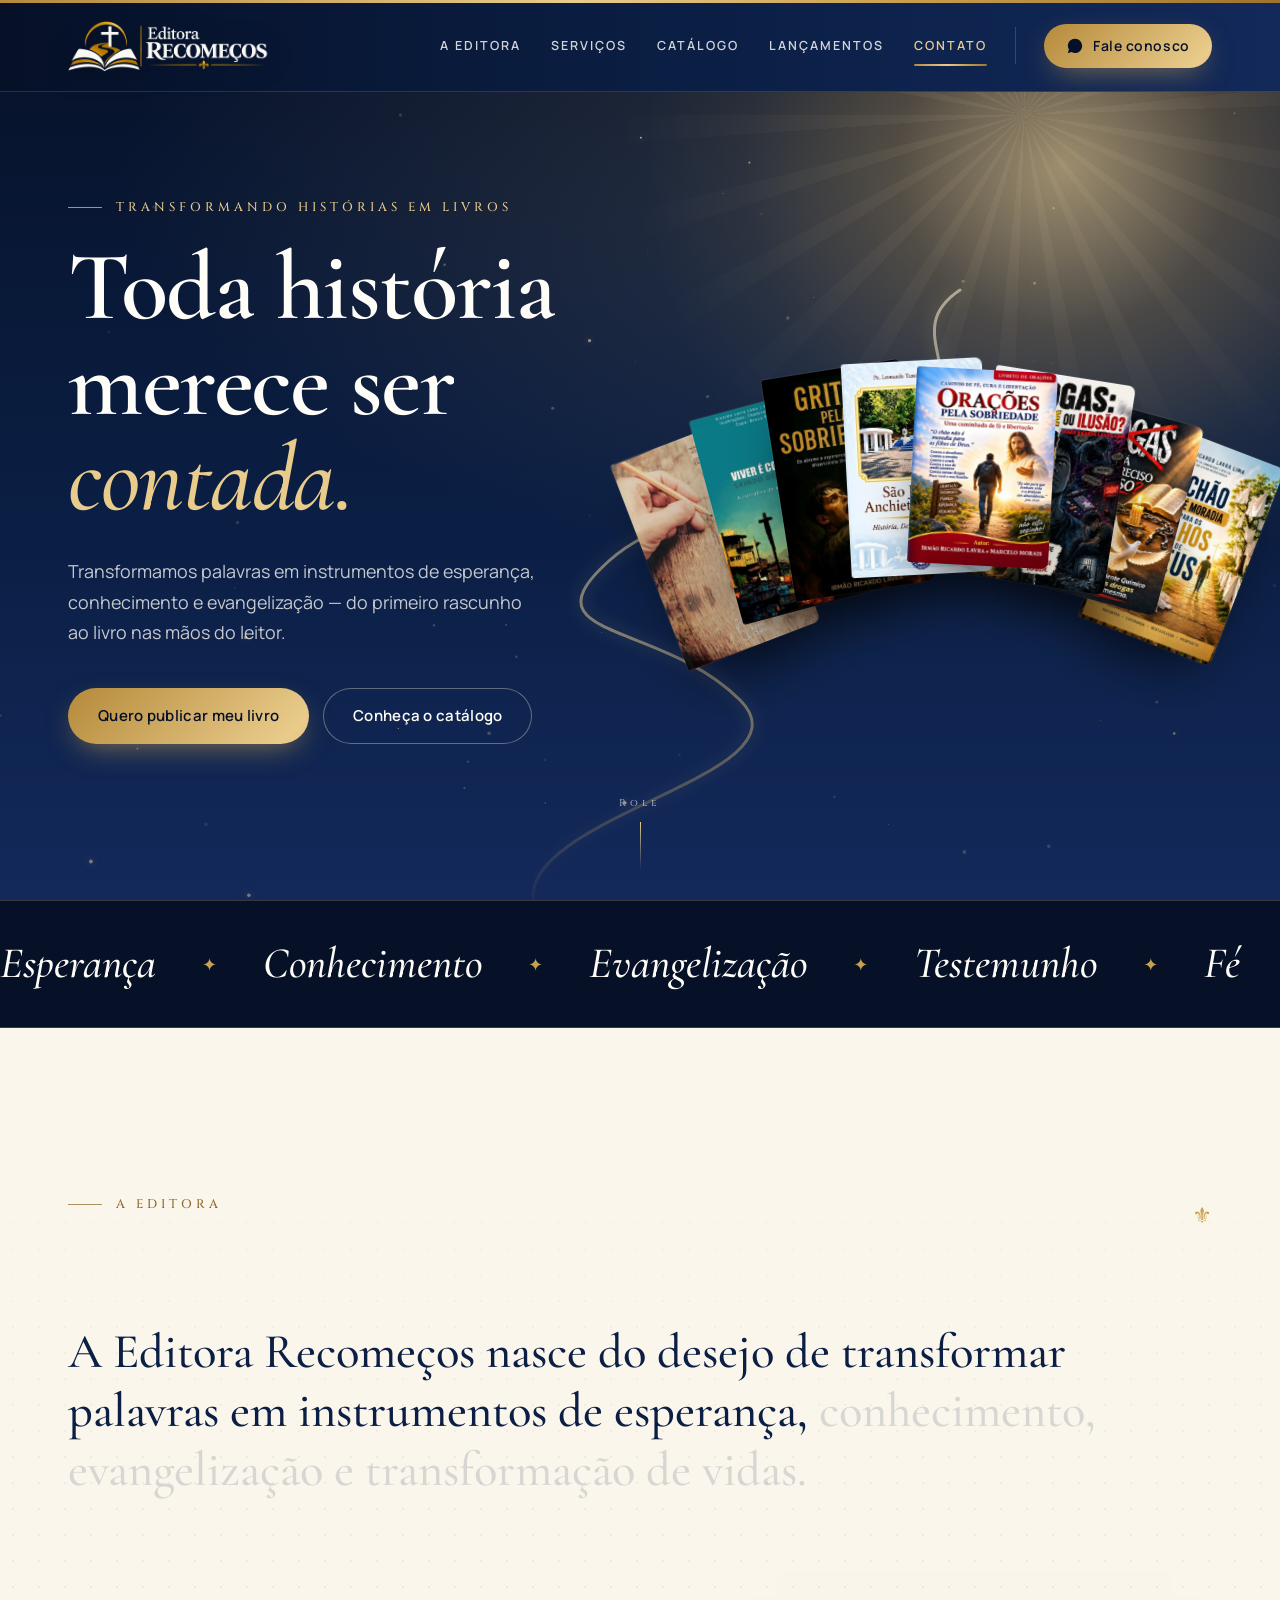
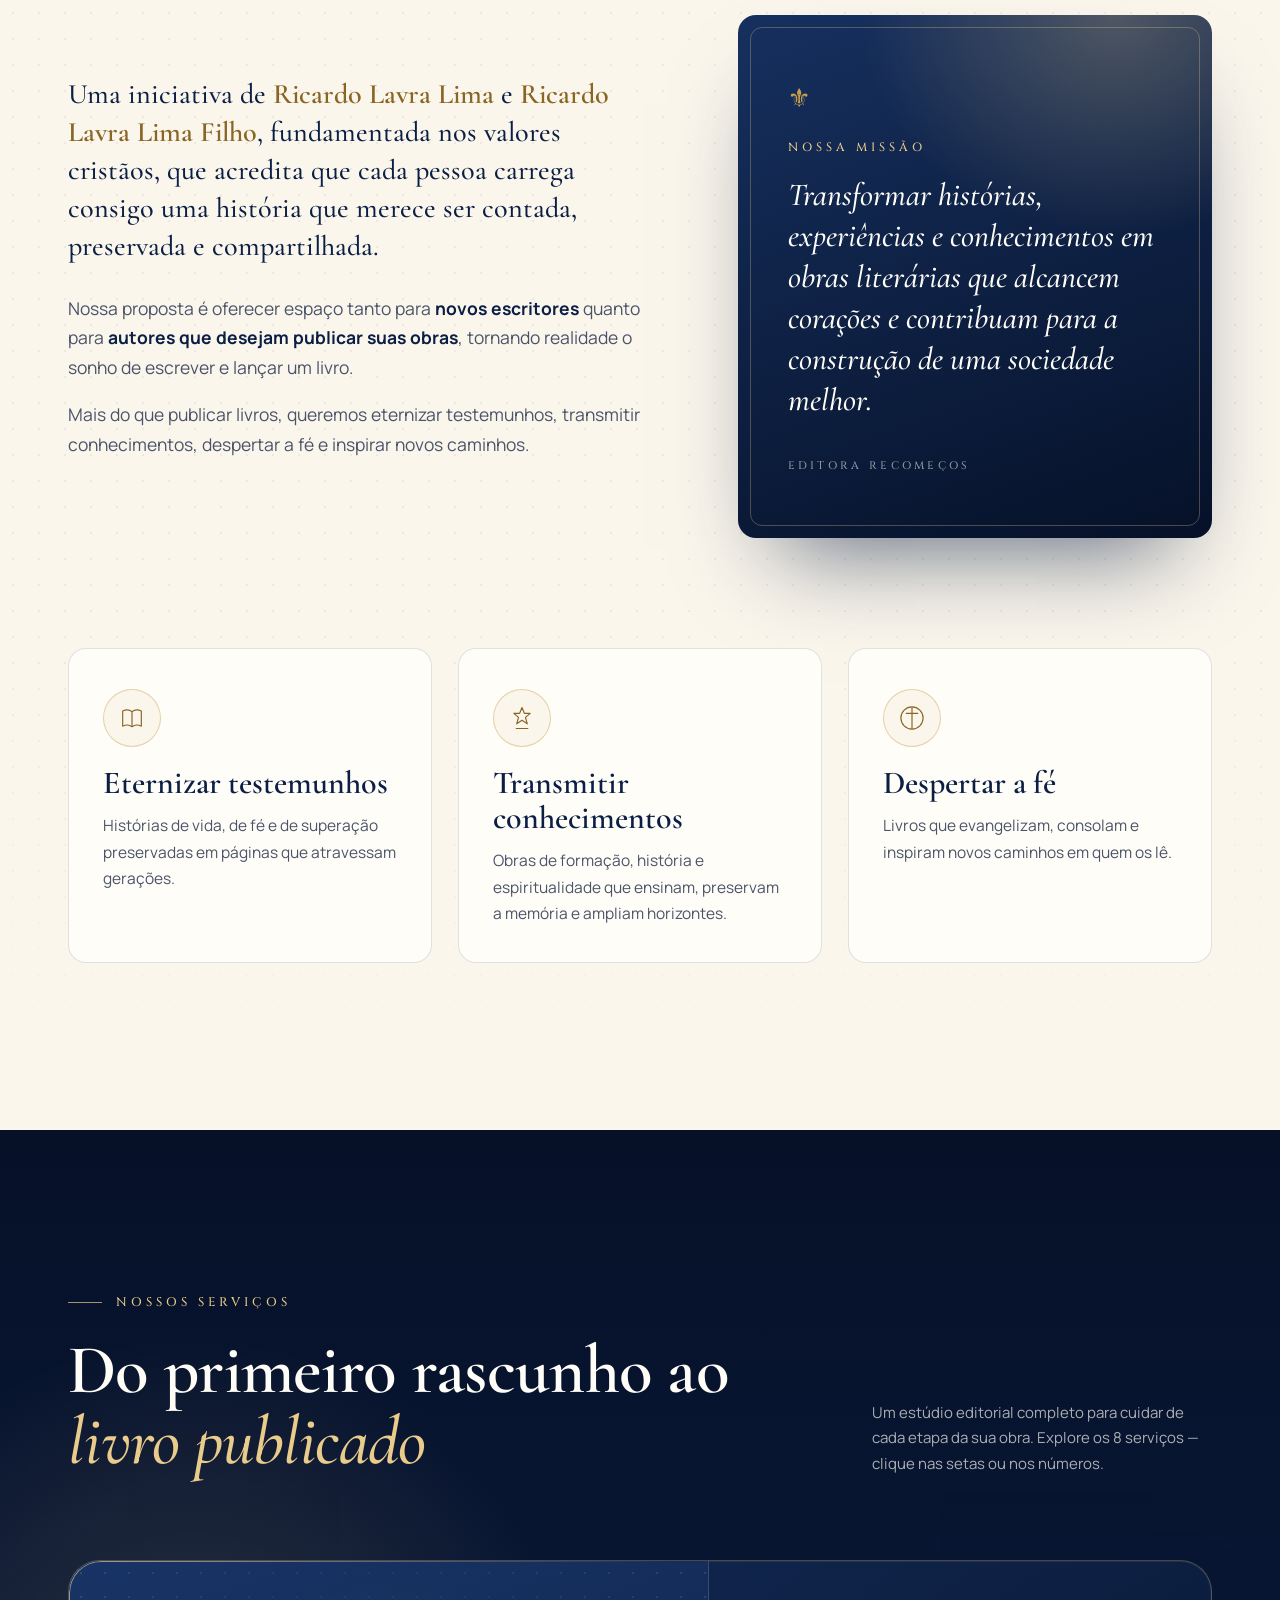
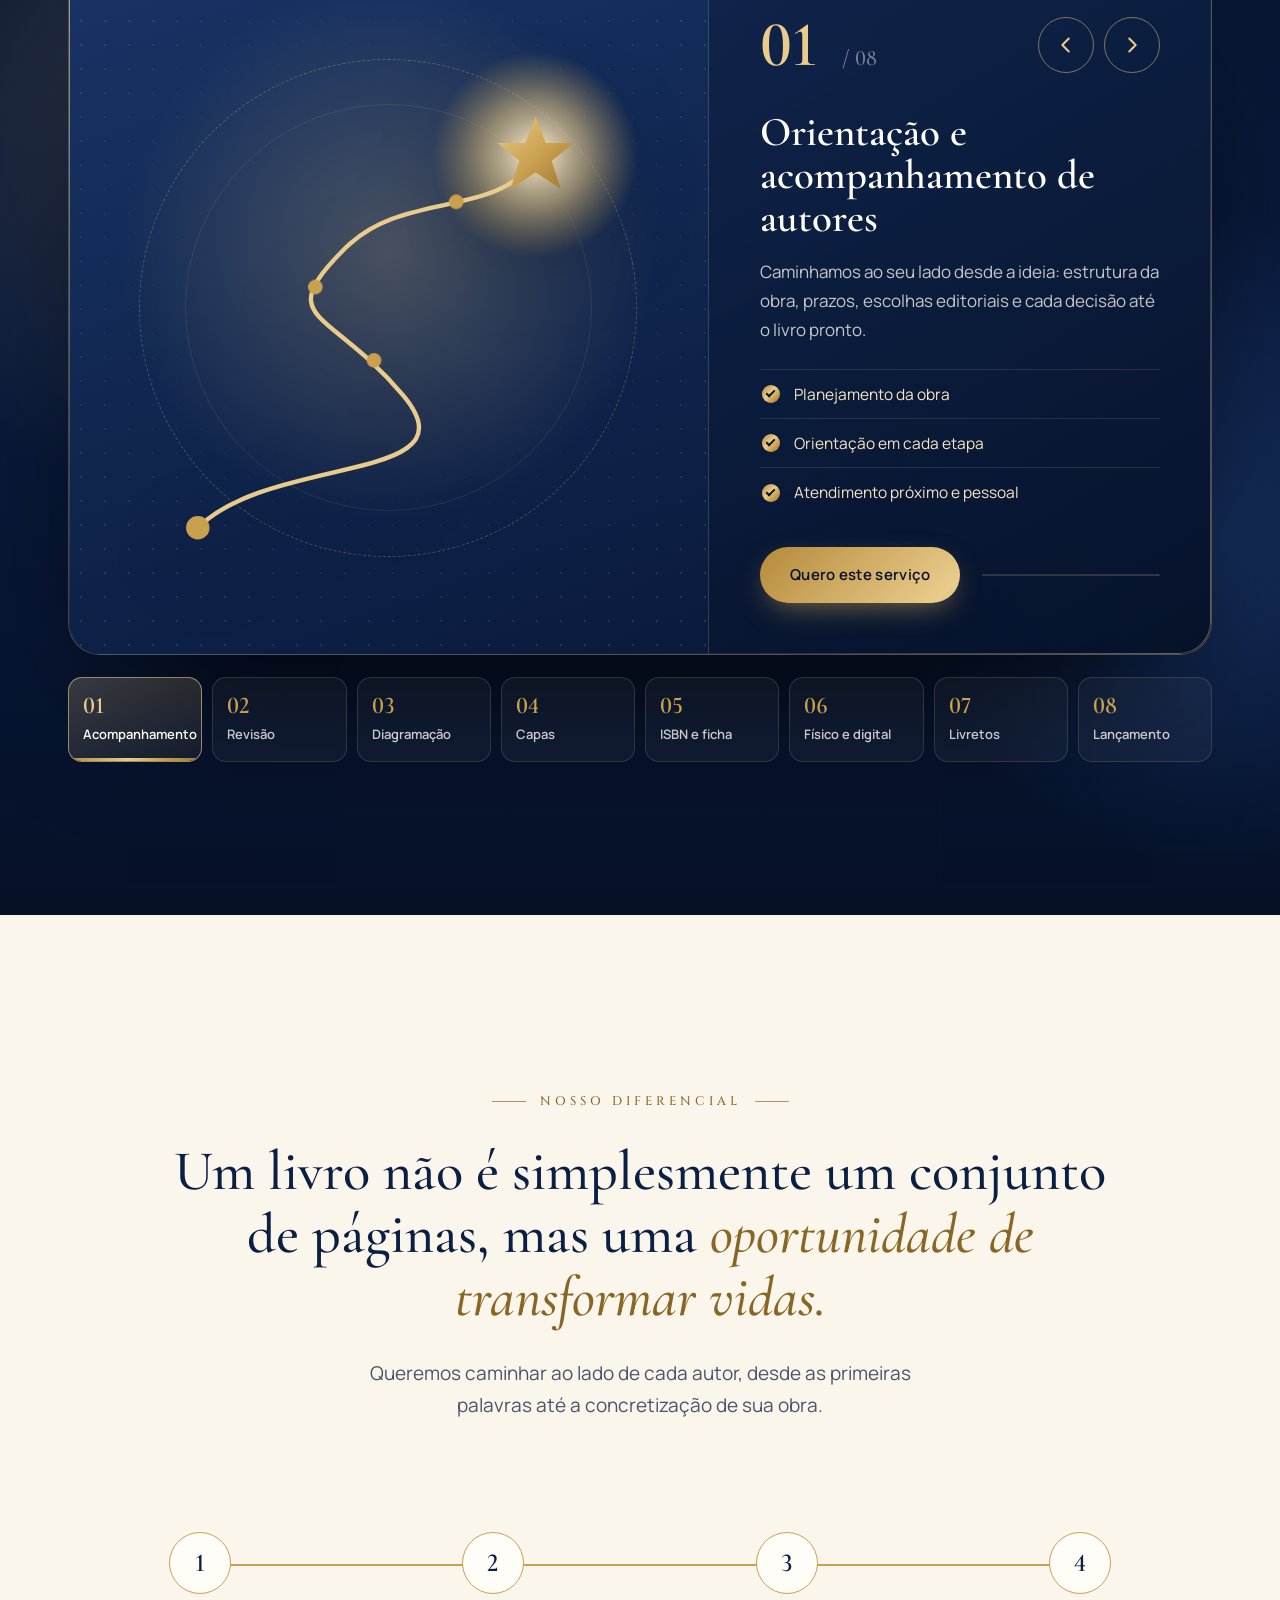
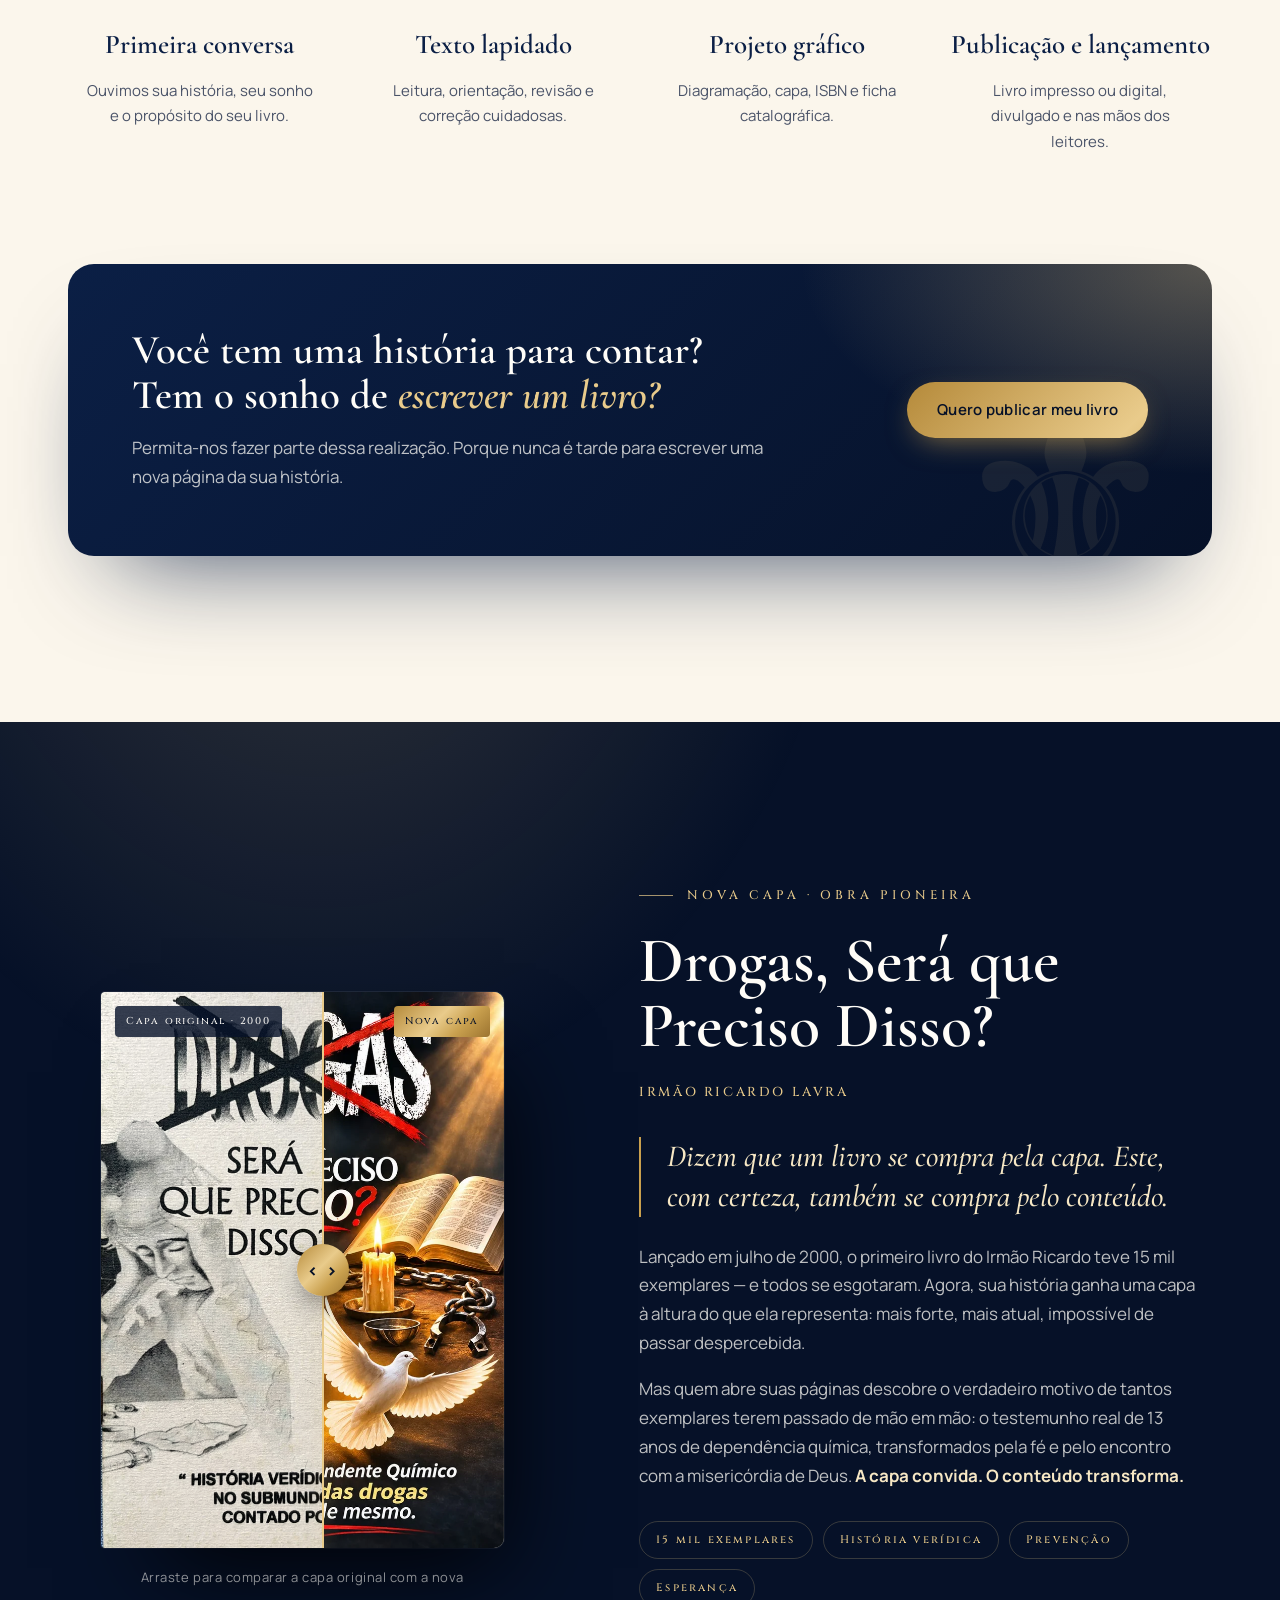
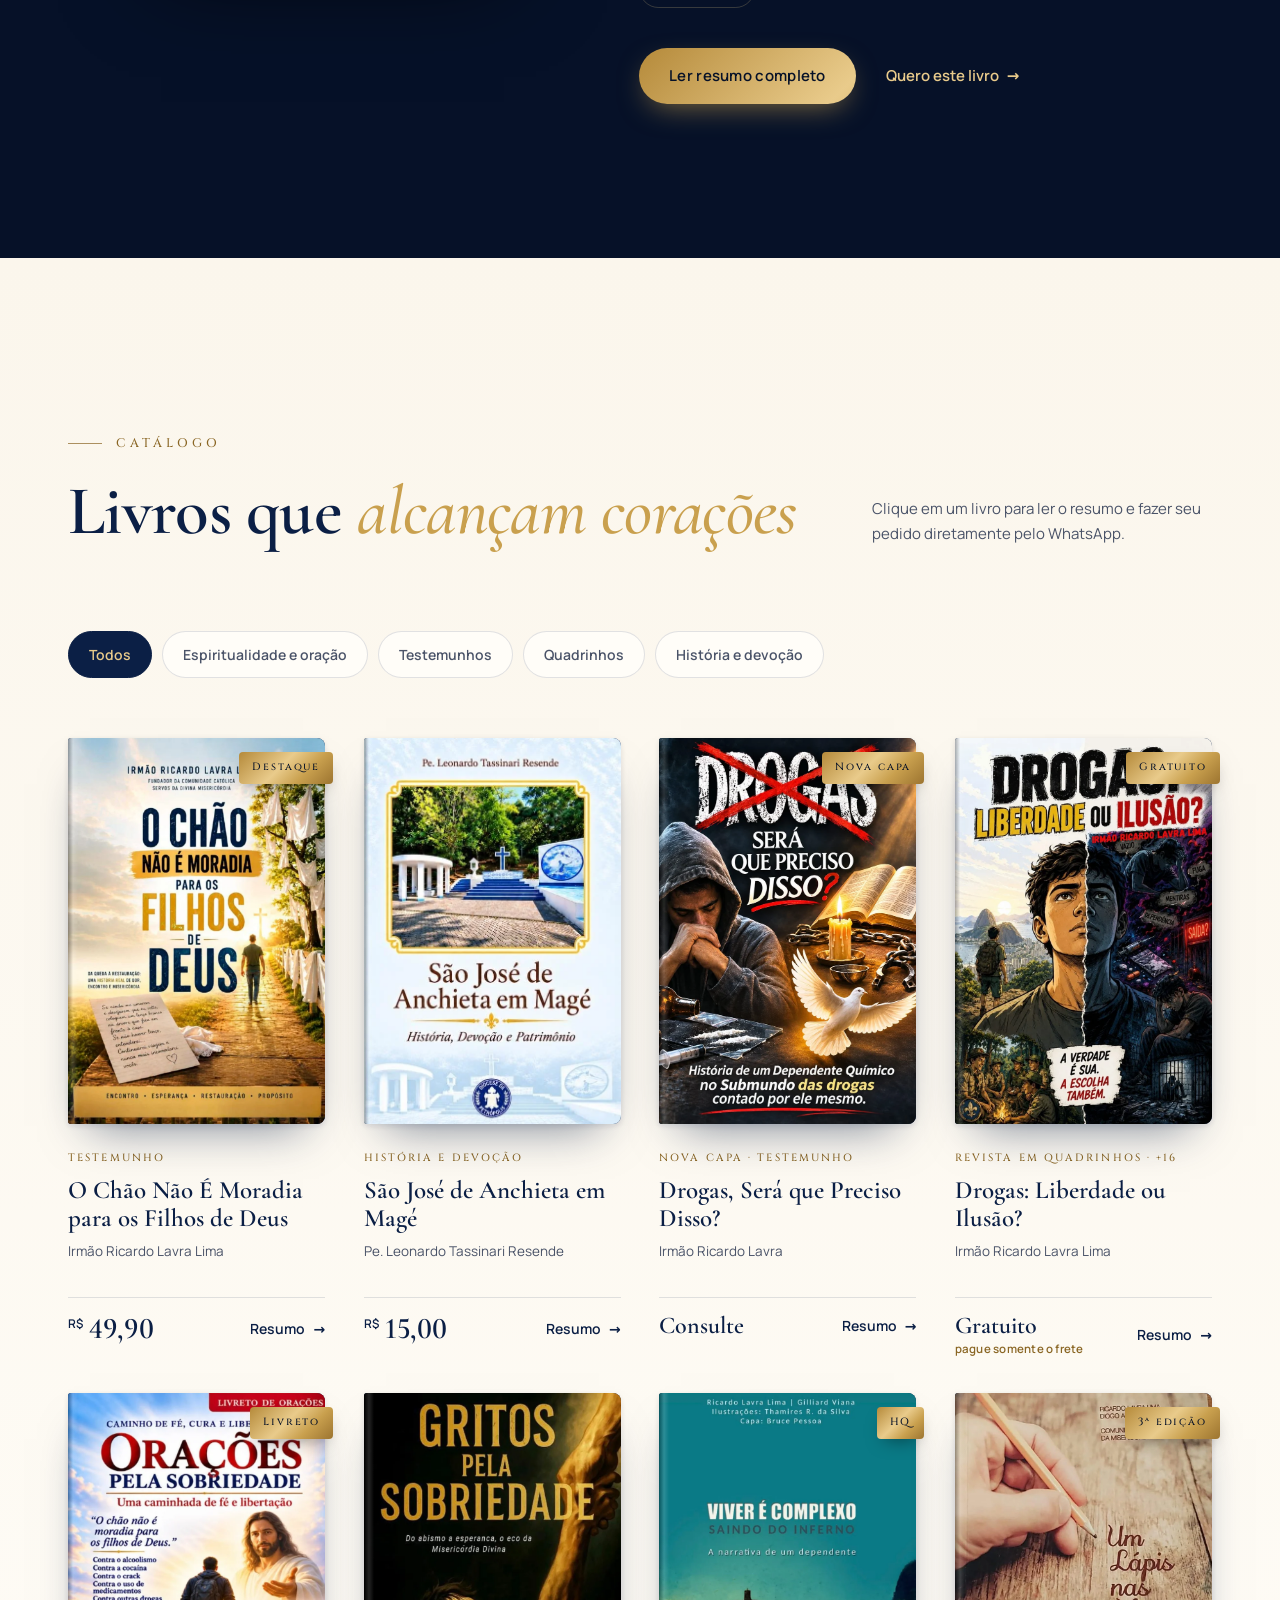
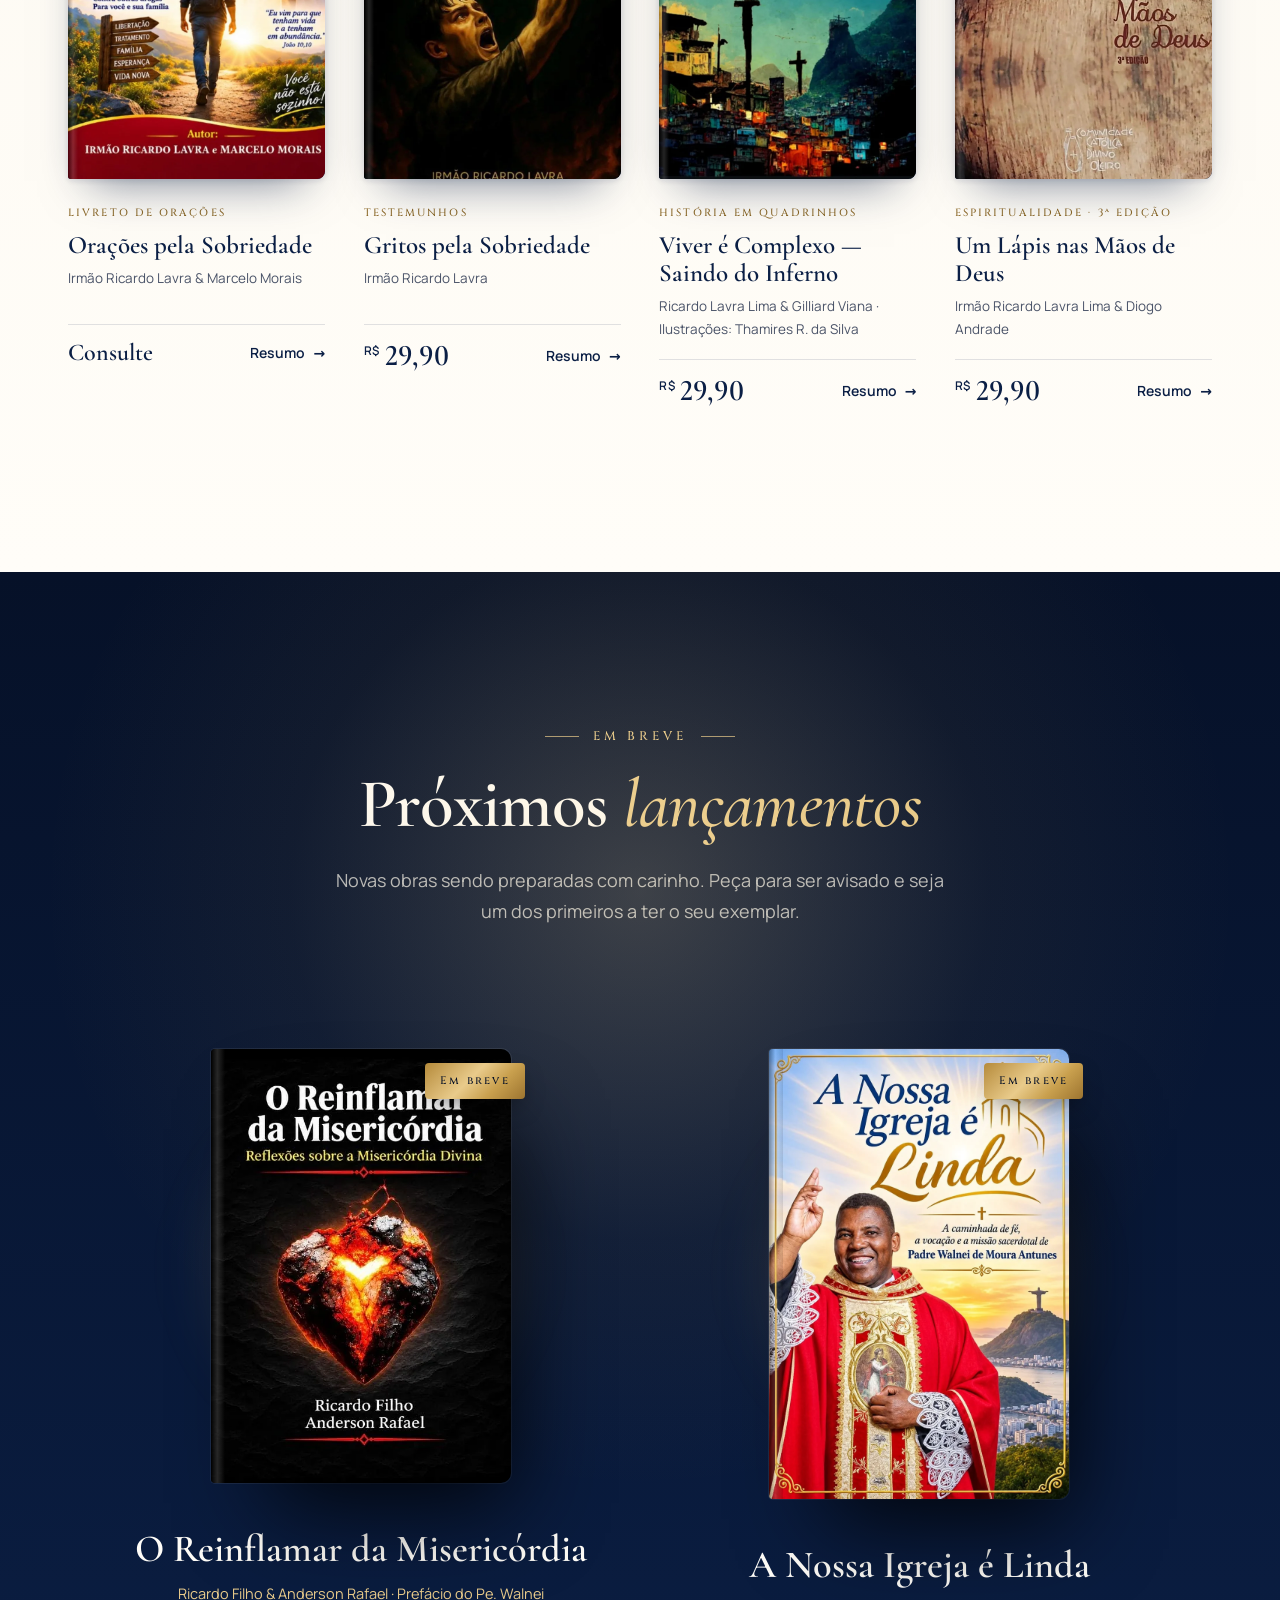
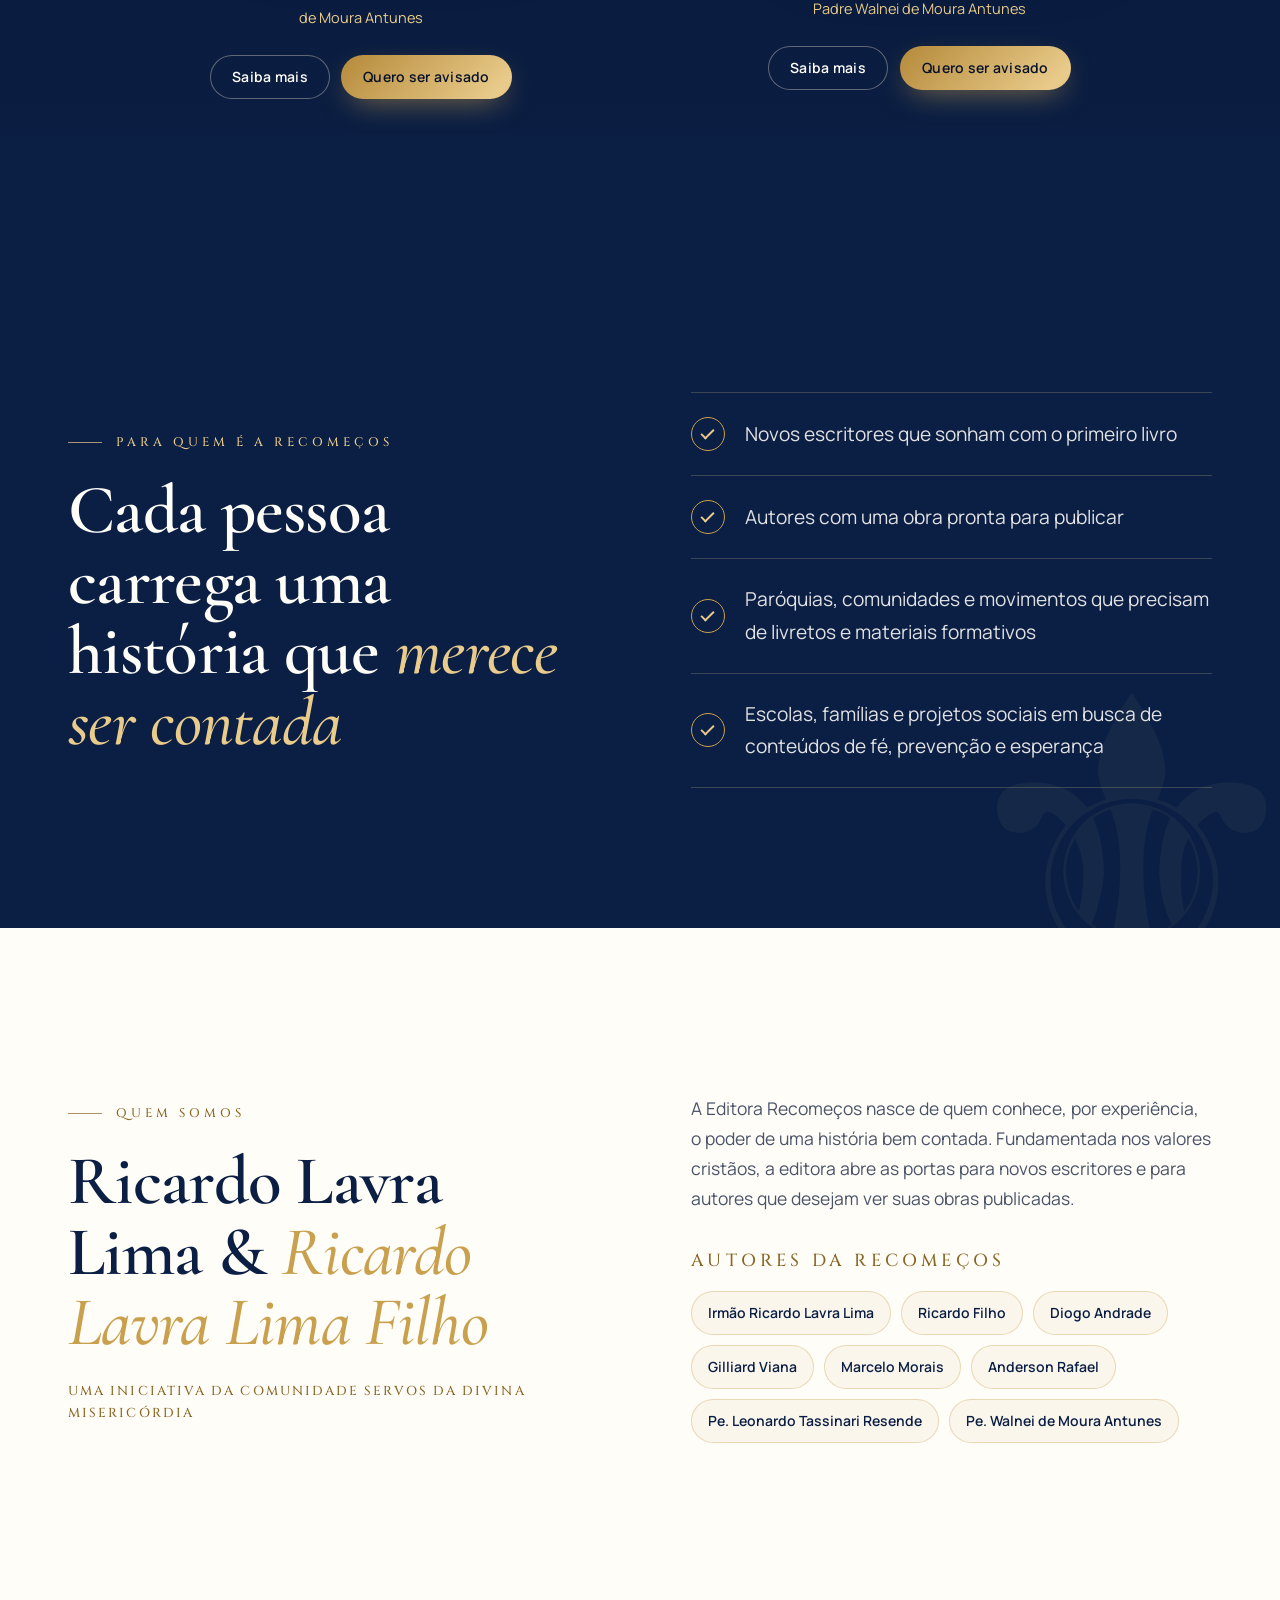
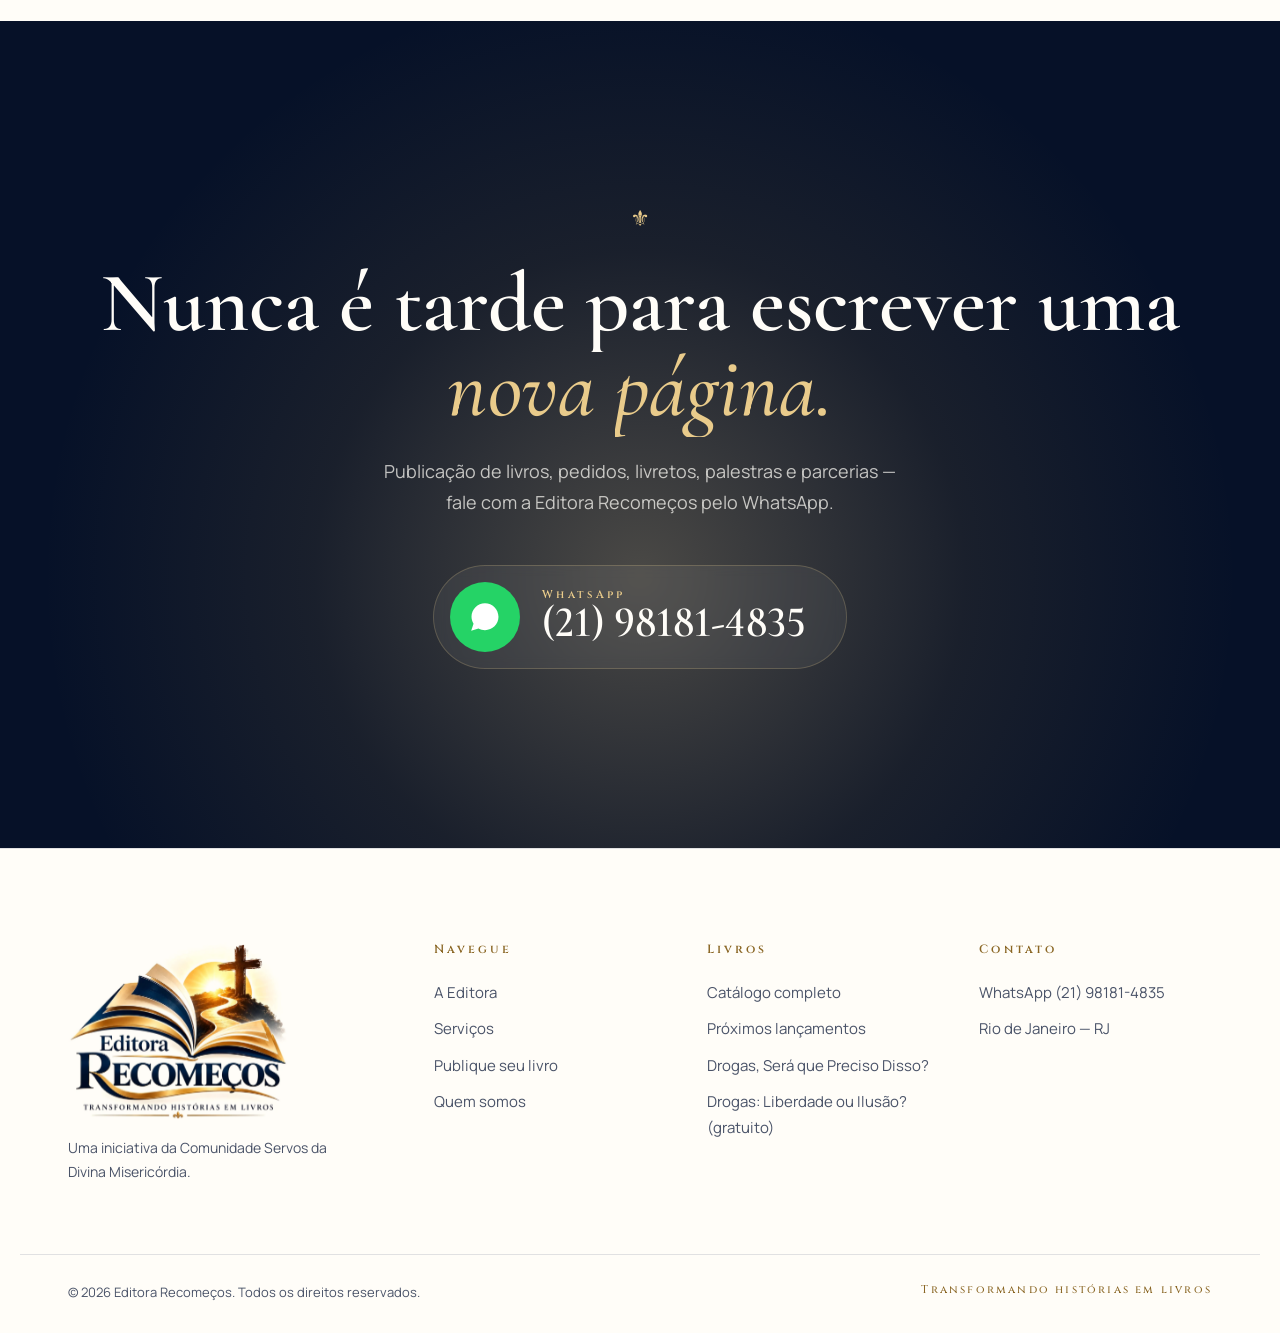
==== commit 28745db0: "Novos livros, serviços e logo nova no cabeçalho - Logo nova (versão clara) direto sobre a barra azul" ====
--- a/index.html
+++ b/index.html
@@ -4,7 +4,7 @@
   <meta charset="UTF-8" />
   <meta name="viewport" content="width=device-width, initial-scale=1.0" />
   <title>Editora Recomeços — Transformando histórias em livros</title>
-  <meta name="description" content="A Editora Recomeços publica livros que nascem de vidas reais: testemunhos de fé, superação da dependência química e misericórdia que restauram famílias. Conheça o catálogo e publique sua história." />
+  <meta name="description" content="Editora cristã que transforma histórias, testemunhos e conhecimentos em livros. Revisão, diagramação, capas, ISBN, publicação física e digital e apoio no lançamento. Uma iniciativa da Comunidade Servos da Divina Misericórdia." />
   <meta name="theme-color" content="#0B1F45" />
   <link rel="icon" href="favicon.svg" type="image/svg+xml" />
   <link rel="apple-touch-icon" href="assets/img/apple-touch-icon.png" />
@@ -13,12 +13,12 @@
   <meta property="og:type" content="website" />
   <meta property="og:locale" content="pt_BR" />
   <meta property="og:title" content="Editora Recomeços — Transformando histórias em livros" />
-  <meta property="og:description" content="Livros que nascem de vidas reais: fé, superação e misericórdia." />
+  <meta property="og:description" content="Transformamos histórias, testemunhos e conhecimentos em livros. Publique o seu com a Recomeços." />
   <!-- Depois de ter o domínio, troque pelo endereço completo, ex.: https://www.editorarecomecos.com.br/assets/img/og-image.jpg -->
   <meta property="og:image" content="assets/img/og-image.jpg" />
 
   <link rel="preload" href="assets/fonts/cormorant-garamond-latin-600-normal.woff2" as="font" type="font/woff2" crossorigin />
-  <link rel="preload" href="assets/img/logo-amanhecer-header.png" as="image" />
+  <link rel="preload" href="assets/img/logo-recomecos-clara.webp" as="image" />
   <link rel="stylesheet" href="assets/css/fonts.css" />
   <link rel="stylesheet" href="assets/css/style.css" />
 </head>
@@ -27,29 +27,19 @@
   <div class="scroll-progress" aria-hidden="true"></div>
   <div class="cursor" aria-hidden="true"><span class="cursor__dot"></span><span class="cursor__ring"></span></div>
 
-  <!-- ============ HEADER ============ -->
+  <!-- ============ CABEÇALHO ============ -->
   <header class="header" id="topo">
     <div class="container header__inner">
       <a href="#inicio" class="brand" aria-label="Editora Recomeços — início">
-        <img class="brand__logo" src="assets/img/logo-amanhecer-header.png" alt="Editora Recomeços" width="480" height="320" />
-        <svg class="brand__edge" viewBox="0 0 60 100" preserveAspectRatio="none" aria-hidden="true">
-          <defs>
-            <linearGradient id="gEdge" x1="0" y1="0" x2="0" y2="1">
-              <stop offset="0" stop-color="#E9CB8B"/><stop offset=".55" stop-color="#C9A04E"/><stop offset="1" stop-color="#9C7430"/>
-            </linearGradient>
-          </defs>
-          <path d="M0 0 H36 L14 100 H0 Z" fill="#FFFFFF"/>
-          <path d="M42 0 H49 L27 100 H20 Z" fill="url(#gEdge)"/>
-          <path d="M57 0 L35 100" stroke="#E9CB8B" stroke-opacity=".35" stroke-width="1" vector-effect="non-scaling-stroke"/>
-        </svg>
+        <img class="brand__logo" src="assets/img/logo-recomecos-clara.webp" alt="Editora Recomeços" width="447" height="150" />
       </a>
 
       <nav class="nav" aria-label="Navegação principal">
         <ul class="nav__list">
           <li><a href="#editora" class="nav__link">A Editora</a></li>
+          <li><a href="#servicos" class="nav__link">Serviços</a></li>
           <li><a href="#catalogo" class="nav__link">Catálogo</a></li>
-          <li><a href="#autor" class="nav__link">Autor</a></li>
-          <li><a href="#publique" class="nav__link">Publique</a></li>
+          <li><a href="#lancamentos" class="nav__link">Lançamentos</a></li>
           <li><a href="#contato" class="nav__link">Contato</a></li>
         </ul>
       </nav>
@@ -68,16 +58,16 @@
   <div class="menu-mobile" id="menu-mobile" aria-hidden="true">
     <ul>
       <li><a href="#editora">A Editora</a></li>
+      <li><a href="#servicos">Serviços</a></li>
       <li><a href="#catalogo">Catálogo</a></li>
-      <li><a href="#autor">Autor</a></li>
-      <li><a href="#publique">Publique seu livro</a></li>
+      <li><a href="#lancamentos">Lançamentos</a></li>
       <li><a href="#contato">Contato</a></li>
     </ul>
     <a class="btn btn--gold" href="https://wa.me/5521981814835" target="_blank" rel="noopener">WhatsApp (21) 98181-4835</a>
   </div>
 
   <main>
-    <!-- ============ HERO ============ -->
+    <!-- ============ INÍCIO ============ -->
     <section class="hero" id="inicio">
       <canvas class="hero__particles" aria-hidden="true"></canvas>
       <div class="hero__sun" aria-hidden="true"></div>
@@ -97,23 +87,27 @@
         <div class="hero__content">
           <p class="eyebrow reveal" data-delay="0">Transformando histórias em livros</p>
           <h1 class="hero__title" data-split-words>
-            Toda história merece um <em>recomeço.</em>
+            Toda história merece ser <em>contada.</em>
           </h1>
           <p class="hero__lead reveal" data-delay="6">
-            Publicamos livros que nascem de vidas reais — testemunhos de fé, superação e misericórdia que alcançam quem lê e restauram famílias inteiras.
+            Transformamos palavras em instrumentos de esperança, conhecimento e evangelização — do primeiro rascunho ao livro nas mãos do leitor.
           </p>
           <div class="hero__actions reveal" data-delay="8">
-            <a href="#catalogo" class="btn btn--gold magnetic"><span>Conheça nossos livros</span></a>
-            <a href="#publique" class="btn btn--ghost magnetic"><span>Publique sua história</span></a>
-          </div>
-        </div>
-
-        <div class="hero__books" aria-hidden="true">
-          <div class="hero__stack" data-parallax-mouse>
-            <img class="stack__book stack__book--1" src="assets/img/livro-um-lapis-nas-maos-de-deus.webp" alt="" />
-            <img class="stack__book stack__book--2" src="assets/img/livro-viver-e-complexo.webp" alt="" />
-            <img class="stack__book stack__book--3" src="assets/img/livro-gritos-pela-sobriedade.webp" alt="" />
-            <img class="stack__book stack__book--4" src="assets/img/livro-o-chao-nao-e-moradia.webp" alt="" />
+            <a href="#publique" class="btn btn--gold magnetic"><span>Quero publicar meu livro</span></a>
+            <a href="#catalogo" class="btn btn--ghost magnetic"><span>Conheça o catálogo</span></a>
+          </div>
+        </div>
+
+        <div class="hero__books">
+          <div class="hero__stack hero__fan" data-parallax-mouse>
+            <button class="fan__book" style="--i:0" data-open-book="lapis" aria-label="Leia o resumo"><span class="fan__card"><img src="assets/img/livro-um-lapis-nas-maos-de-deus.webp" alt="" /><span class="fan__cta">Leia o resumo <i>→</i></span></span></button>
+            <button class="fan__book" style="--i:1" data-open-book="viver" aria-label="Leia o resumo"><span class="fan__card"><img src="assets/img/livro-viver-e-complexo.webp" alt="" /><span class="fan__cta">Leia o resumo <i>→</i></span></span></button>
+            <button class="fan__book" style="--i:2" data-open-book="gritos" aria-label="Leia o resumo"><span class="fan__card"><img src="assets/img/livro-gritos-pela-sobriedade.webp" alt="" /><span class="fan__cta">Leia o resumo <i>→</i></span></span></button>
+            <button class="fan__book" style="--i:3" data-open-book="sao-jose-de-anchieta" aria-label="Leia o resumo"><span class="fan__card"><img src="assets/img/livro-sao-jose-de-anchieta-em-mage.webp" alt="" /><span class="fan__cta">Leia o resumo <i>→</i></span></span></button>
+            <button class="fan__book" style="--i:4" data-open-book="oracoes-sobriedade" aria-label="Leia o resumo"><span class="fan__card"><img src="assets/img/livro-oracoes-pela-sobriedade.webp" alt="" /><span class="fan__cta">Leia o resumo <i>→</i></span></span></button>
+            <button class="fan__book" style="--i:5" data-open-book="drogas-liberdade" aria-label="Leia o resumo"><span class="fan__card"><img src="assets/img/livro-drogas-liberdade-ou-ilusao.webp" alt="" /><span class="fan__cta">Leia o resumo <i>→</i></span></span></button>
+            <button class="fan__book" style="--i:6" data-open-book="drogas-sera" aria-label="Leia o resumo"><span class="fan__card"><img src="assets/img/livro-drogas-sera-que-preciso-disso.webp" alt="" /><span class="fan__cta">Leia o resumo <i>→</i></span></span></button>
+            <button class="fan__book" style="--i:7" data-open-book="o-chao" aria-label="Leia o resumo"><span class="fan__card"><img src="assets/img/livro-o-chao-nao-e-moradia.webp" alt="" /><span class="fan__cta">Leia o resumo <i>→</i></span></span></button>
           </div>
         </div>
       </div>
@@ -123,11 +117,11 @@
       </a>
     </section>
 
-    <!-- ============ MARQUEE ============ -->
+    <!-- ============ FAIXA DE VALORES ============ -->
     <div class="marquee" aria-hidden="true">
       <div class="marquee__track">
-        <span>Encontro</span><b>✦</b><span>Esperança</span><b>✦</b><span>Restauração</span><b>✦</b><span>Propósito</span><b>✦</b><span>Fé</span><b>✦</b><span>Misericórdia</span><b>✦</b>
-        <span>Encontro</span><b>✦</b><span>Esperança</span><b>✦</b><span>Restauração</span><b>✦</b><span>Propósito</span><b>✦</b><span>Fé</span><b>✦</b><span>Misericórdia</span><b>✦</b>
+        <span>Esperança</span><b>✦</b><span>Conhecimento</span><b>✦</b><span>Evangelização</span><b>✦</b><span>Testemunho</span><b>✦</b><span>Fé</span><b>✦</b><span>Novos caminhos</span><b>✦</b>
+        <span>Esperança</span><b>✦</b><span>Conhecimento</span><b>✦</b><span>Evangelização</span><b>✦</b><span>Testemunho</span><b>✦</b><span>Fé</span><b>✦</b><span>Novos caminhos</span><b>✦</b>
       </div>
     </div>
 
@@ -140,62 +134,318 @@
         </div>
 
         <p class="manifesto" data-scrub>
-          Acreditamos que nenhuma vida está perdida antes de receber uma oportunidade de recomeçar. Por isso, damos forma de livro a histórias de dor, encontro e misericórdia — para que cada página seja uma mão estendida a quem ainda está no caminho.
+          A Editora Recomeços nasce do desejo de transformar palavras em instrumentos de esperança, conhecimento, evangelização e transformação de vidas.
         </p>
+
+        <div class="about__grid">
+          <div class="about__text">
+            <p class="about__lead reveal">Uma iniciativa de <strong>Ricardo Lavra Lima</strong> e <strong>Ricardo Lavra Lima Filho</strong>, fundamentada nos valores cristãos, que acredita que cada pessoa carrega consigo uma história que merece ser contada, preservada e compartilhada.</p>
+            <p class="reveal" data-delay="1">Nossa proposta é oferecer espaço tanto para <strong>novos escritores</strong> quanto para <strong>autores que desejam publicar suas obras</strong>, tornando realidade o sonho de escrever e lançar um livro.</p>
+            <p class="reveal" data-delay="2">Mais do que publicar livros, queremos eternizar testemunhos, transmitir conhecimentos, despertar a fé e inspirar novos caminhos.</p>
+          </div>
+
+          <aside class="mission reveal-clip">
+            <div class="mission__card">
+              <span class="mission__orn" aria-hidden="true">⚜</span>
+              <p class="mission__label">Nossa missão</p>
+              <p class="mission__text">Transformar histórias, experiências e conhecimentos em obras literárias que alcancem corações e contribuam para a construção de uma sociedade melhor.</p>
+              <span class="mission__sign">Editora Recomeços</span>
+            </div>
+          </aside>
+        </div>
 
         <div class="pillars">
           <article class="pillar reveal" data-delay="0">
-            <span class="pillar__num">01</span>
-            <h3>Histórias reais</h3>
-            <p>Testemunhos de pessoas e famílias que atravessaram a queda e encontraram o caminho de volta — contados com verdade e sem romantizar a dor.</p>
+            <span class="pillar__icon" aria-hidden="true"><svg viewBox="0 0 48 48"><path d="M8 38V12c6-3 11-3 16 1 5-4 10-4 16-1v26c-6-3-11-3-16 1-5-4-10-4-16-1z"/><path d="M24 13v25"/></svg></span>
+            <h3>Eternizar testemunhos</h3>
+            <p>Histórias de vida, de fé e de superação preservadas em páginas que atravessam gerações.</p>
           </article>
           <article class="pillar reveal" data-delay="2">
-            <span class="pillar__num">02</span>
-            <h3>Fé que restaura</h3>
-            <p>Obras de inspiração cristã que falam de misericórdia, esperança e propósito, para quem luta e para quem ama alguém nessa batalha.</p>
+            <span class="pillar__icon" aria-hidden="true"><svg viewBox="0 0 48 48"><path d="M24 6l4 10h10l-8 7 3 11-9-6-9 6 3-11-8-7h10z"/><path d="M14 42h20"/></svg></span>
+            <h3>Transmitir conhecimentos</h3>
+            <p>Obras de formação, história e espiritualidade que ensinam, preservam a memória e ampliam horizontes.</p>
           </article>
           <article class="pillar reveal" data-delay="4">
-            <span class="pillar__num">03</span>
-            <h3>Do manuscrito ao livro</h3>
-            <p>Acompanhamos autores em cada etapa, para que a sua história chegue às mãos de quem precisa lê-la.</p>
+            <span class="pillar__icon" aria-hidden="true"><svg viewBox="0 0 48 48"><path d="M24 6v36M14 16h20"/><circle cx="24" cy="24" r="19"/></svg></span>
+            <h3>Despertar a fé</h3>
+            <p>Livros que evangelizam, consolam e inspiram novos caminhos em quem os lê.</p>
           </article>
         </div>
-
-        <div class="stats">
-          <div class="stat reveal"><span class="stat__n" data-count="4">0</span><span class="stat__l">títulos no catálogo</span></div>
-          <div class="stat reveal" data-delay="2"><span class="stat__n"><span data-count="3">0</span><sup>ª</sup></span><span class="stat__l">edição de “Um Lápis nas Mãos de Deus”</span></div>
-          <div class="stat reveal" data-delay="4"><span class="stat__n" data-count="21">0</span><span class="stat__l">capítulos de histórias reais em “O Chão Não É Moradia”</span></div>
-        </div>
-      </div>
-    </section>
-
-    <!-- ============ DESTAQUE ============ -->
+      </div>
+    </section>
+
+    <!-- ============ SERVIÇOS (vitrine interativa) ============ -->
+    <section class="services" id="servicos">
+      <div class="services__glow" aria-hidden="true"></div>
+      <div class="services__glow services__glow--2" aria-hidden="true"></div>
+      <div class="container">
+        <div class="section-head section-head--split services__head">
+          <div>
+            <p class="eyebrow reveal">Nossos serviços</p>
+            <h2 class="h2 h2--light reveal" data-delay="1">Do primeiro rascunho ao <em>livro publicado</em></h2>
+          </div>
+          <p class="section-head__aside services__aside reveal" data-delay="2">Um estúdio editorial completo para cuidar de cada etapa da sua obra. Explore os 8 serviços — clique nas setas ou nos números.</p>
+        </div>
+
+        <div class="showcase reveal" data-showcase>
+          <div class="showcase__stage" aria-hidden="true">
+            <span class="showcase__ring"></span>
+            <svg class="stage__svg" viewBox="0 0 400 400">
+                <defs>
+                  <linearGradient id="gGold" x1="0" y1="0" x2="1" y2="1">
+                    <stop offset="0" stop-color="#E9CB8B"/><stop offset=".55" stop-color="#C9A04E"/><stop offset="1" stop-color="#9C7430"/>
+                  </linearGradient>
+                  <radialGradient id="gSun" cx=".5" cy=".5" r=".5">
+                    <stop offset="0" stop-color="#FFF3D6"/><stop offset=".5" stop-color="#E9CB8B" stop-opacity=".55"/><stop offset="1" stop-color="#C9A04E" stop-opacity="0"/>
+                  </radialGradient>
+                </defs>
+
+                <!-- 1. Orientação e acompanhamento: o caminho até a obra -->
+                <g class="scene is-active" data-scene="0">
+                  <circle cx="300" cy="96" r="70" fill="url(#gSun)" class="pulse"/>
+                  <path class="ln" pathLength="1" d="M70 350 C 120 300, 260 320, 210 260 C 160 200, 120 210, 170 160 C 210 120, 270 140, 300 100" />
+                  <circle cx="70" cy="350" r="8" class="dot"/>
+                  <g class="float"><path class="fill-gold" d="M300 70 l7 18 h19 l-15 12 6 19 -17 -11 -17 11 6 -19 -15 -12 h19z"/></g>
+                  <circle cx="190" cy="236" r="5" class="dot d2"/><circle cx="150" cy="186" r="5" class="dot d3"/><circle cx="246" cy="128" r="5" class="dot d4"/>
+                </g>
+
+                <!-- 2. Revisão e correção de textos -->
+                <g class="scene" data-scene="1">
+                  <rect x="90" y="60" width="220" height="290" rx="10" class="paper"/>
+                  <g class="lines">
+                    <path class="ln" pathLength="1" d="M120 110 H280"/><path class="ln" pathLength="1" d="M120 140 H260"/>
+                    <path class="ln" pathLength="1" d="M120 170 H280"/><path class="ln" pathLength="1" d="M120 200 H230"/>
+                    <path class="ln" pathLength="1" d="M120 230 H280"/><path class="ln" pathLength="1" d="M120 260 H250"/>
+                  </g>
+                  <path class="mark" pathLength="1" d="M160 170 H230"/>
+                  <path class="mark" pathLength="1" d="M236 196 c 10 -14 26 -14 30 -2"/>
+                  <path class="check" pathLength="1" d="M250 290 l14 14 26 -30"/>
+                  <g class="float"><path class="fill-gold" d="M300 70 l26 26 -110 110 -32 8 8 -32z"/><path d="M300 70 l26 26" class="stroke-navy"/></g>
+                </g>
+
+                <!-- 3. Diagramação de livros -->
+                <g class="scene" data-scene="2">
+                  <path class="paper" d="M60 90 Q130 70 200 95 V330 Q130 305 60 325z"/>
+                  <path class="paper" d="M340 90 Q270 70 200 95 V330 Q270 305 340 325z"/>
+                  <g class="grid"><path class="ln faint" pathLength="1" d="M85 110 V310"/><path class="ln faint" pathLength="1" d="M175 110 V310"/><path class="ln faint" pathLength="1" d="M225 110 V310"/><path class="ln faint" pathLength="1" d="M315 110 V310"/></g>
+                  <rect class="block b1" x="90" y="120" width="80" height="44" rx="3"/>
+                  <rect class="block b2" x="90" y="176" width="80" height="8" rx="2"/>
+                  <rect class="block b3" x="90" y="192" width="70" height="8" rx="2"/>
+                  <rect class="block b4" x="90" y="208" width="78" height="8" rx="2"/>
+                  <rect class="block b5" x="230" y="120" width="80" height="8" rx="2"/>
+                  <rect class="block b6" x="230" y="136" width="72" height="8" rx="2"/>
+                  <rect class="block b7" x="230" y="160" width="80" height="90" rx="3"/>
+                  <rect class="block b8" x="230" y="262" width="66" height="8" rx="2"/>
+                </g>
+
+                <!-- 4. Capas e projetos gráficos -->
+                <g class="scene" data-scene="3">
+                  <g class="float-slow">
+                    <rect x="120" y="60" width="170" height="250" rx="6" class="cover"/>
+                    <rect x="120" y="60" width="14" height="250" class="spine"/>
+                    <circle cx="210" cy="170" r="46" fill="url(#gSun)"/>
+                    <path class="ln" pathLength="1" d="M210 120 V212 M186 146 H234"/>
+                    <path class="ln" pathLength="1" d="M150 250 H260"/><path class="ln" pathLength="1" d="M170 270 H240"/>
+                  </g>
+                  <circle cx="320" cy="250" r="20" class="sw sw1"/><circle cx="320" cy="300" r="20" class="sw sw2"/><circle cx="80" cy="120" r="20" class="sw sw3"/><circle cx="80" cy="170" r="20" class="sw sw4"/>
+                </g>
+
+                <!-- 5. ISBN e ficha catalográfica -->
+                <g class="scene" data-scene="4">
+                  <rect x="70" y="80" width="200" height="140" rx="8" class="paper"/>
+                  <path class="ln" pathLength="1" d="M90 110 H250"/><path class="ln" pathLength="1" d="M90 135 H220"/><path class="ln" pathLength="1" d="M90 160 H240"/><path class="ln" pathLength="1" d="M90 185 H200"/>
+                  <g class="barcode">
+                    <rect x="170" y="240" width="170" height="110" rx="8" class="paper2"/>
+                    <g class="bars">
+                      <rect x="188" y="256" width="4" height="62"/><rect x="196" y="256" width="2" height="62"/><rect x="202" y="256" width="6" height="62"/><rect x="212" y="256" width="2" height="62"/><rect x="218" y="256" width="4" height="62"/><rect x="226" y="256" width="2" height="62"/><rect x="232" y="256" width="6" height="62"/><rect x="242" y="256" width="2" height="62"/><rect x="248" y="256" width="4" height="62"/><rect x="256" y="256" width="6" height="62"/><rect x="266" y="256" width="2" height="62"/><rect x="272" y="256" width="4" height="62"/><rect x="280" y="256" width="2" height="62"/><rect x="286" y="256" width="6" height="62"/><rect x="296" y="256" width="2" height="62"/><rect x="302" y="256" width="4" height="62"/><rect x="310" y="256" width="2" height="62"/><rect x="316" y="256" width="6" height="62"/>
+                    </g>
+                    <text x="255" y="338" class="svg-label">ISBN 978</text>
+                  </g>
+                  <path class="scan" d="M178 286 H332"/>
+                </g>
+
+                <!-- 6. Publicação física e digital -->
+                <g class="scene" data-scene="5">
+                  <g class="float-slow">
+                    <path class="cover" d="M70 120 h110 a8 8 0 0 1 8 8 v190 a8 8 0 0 1 -8 8 h-110z"/>
+                    <rect x="70" y="120" width="14" height="206" class="spine"/>
+                    <path class="ln" pathLength="1" d="M105 170 H160 M105 190 H150"/>
+                  </g>
+                  <rect x="220" y="90" width="120" height="220" rx="16" class="device"/>
+                  <rect x="232" y="108" width="96" height="172" rx="4" class="screen"/>
+                  <path class="ln" pathLength="1" d="M246 140 H314 M246 160 H306 M246 180 H314 M246 200 H296 M246 220 H310"/>
+                  <circle cx="280" cy="294" r="6" class="dot"/>
+                  <path class="arrow" pathLength="1" d="M190 220 C 205 200, 210 190, 222 180"/>
+                </g>
+
+                <!-- 7. Livretos e materiais formativos e religiosos -->
+                <g class="scene" data-scene="6">
+                  <rect x="110" y="150" width="190" height="150" rx="6" class="paper booklet b-3"/>
+                  <rect x="100" y="130" width="190" height="150" rx="6" class="paper2 booklet b-2"/>
+                  <g class="booklet b-1">
+                    <rect x="90" y="110" width="190" height="150" rx="6" class="cover"/>
+                    <path class="ln" pathLength="1" d="M185 110 V260"/>
+                    <path class="ln" pathLength="1" d="M235 150 V210 M220 168 H250"/>
+                    <path class="ln" pathLength="1" d="M110 150 H165 M110 170 H160 M110 190 H165 M110 210 H150"/>
+                  </g>
+                  <circle cx="300" cy="90" r="40" fill="url(#gSun)" class="pulse"/>
+                </g>
+
+                <!-- 8. Divulgação e lançamento -->
+                <g class="scene" data-scene="7">
+                  <g class="rays">
+                    <path d="M200 160 L120 40 L160 40z"/><path d="M200 160 L240 40 L280 40z"/><path d="M200 160 L330 90 L345 120z"/><path d="M200 160 L55 120 L70 90z"/>
+                  </g>
+                  <circle cx="200" cy="160" r="80" fill="url(#gSun)" class="pulse"/>
+                  <g class="float">
+                    <path class="cover" d="M150 150 h100 v130 h-100z"/>
+                    <rect x="150" y="150" width="12" height="130" class="spine"/>
+                    <path class="ln" pathLength="1" d="M205 180 V230 M190 194 H220"/>
+                  </g>
+                  <rect x="110" y="300" width="180" height="22" rx="4" class="paper2"/>
+                  <rect x="130" y="322" width="140" height="30" rx="4" class="paper"/>
+                  <g class="sparks"><path d="M90 220 l4 10 10 4 -10 4 -4 10 -4 -10 -10 -4 10 -4z"/><path d="M310 230 l4 10 10 4 -10 4 -4 10 -4 -10 -10 -4 10 -4z"/><path d="M320 160 l3 7 7 3 -7 3 -3 7 -3 -7 -7 -3 7 -3z"/><path d="M80 160 l3 7 7 3 -7 3 -3 7 -3 -7 -7 -3 7 -3z"/></g>
+                </g>
+              </svg>
+          </div>
+
+          <div class="showcase__info">
+            <div class="showcase__top">
+              <span class="showcase__count"><b class="showcase__num">01</b><span> / 08</span></span>
+              <div class="showcase__arrows">
+                <button class="showcase__arrow" data-prev aria-label="Serviço anterior"><svg viewBox="0 0 24 24"><path d="M15 5l-7 7 7 7"/></svg></button>
+                <button class="showcase__arrow" data-next aria-label="Próximo serviço"><svg viewBox="0 0 24 24"><path d="M9 5l7 7-7 7"/></svg></button>
+              </div>
+            </div>
+            <div class="showcase__panels" aria-live="polite">
+                <article class="svc-panel is-active" data-i="0" aria-hidden="false">
+                  <h3>Orientação e acompanhamento de autores</h3>
+                  <p>Caminhamos ao seu lado desde a ideia: estrutura da obra, prazos, escolhas editoriais e cada decisão até o livro pronto.</p>
+                  <ul class="svc-panel__points"><li>Planejamento da obra</li><li>Orientação em cada etapa</li><li>Atendimento próximo e pessoal</li></ul>
+                </article>
+                <article class="svc-panel" data-i="1" aria-hidden="true">
+                  <h3>Revisão e correção de textos</h3>
+                  <p>Ortografia, gramática, coesão e clareza — preservando a sua voz e a força da sua mensagem.</p>
+                  <ul class="svc-panel__points"><li>Ortografia e gramática</li><li>Coesão e clareza</li><li>Respeito à voz do autor</li></ul>
+                </article>
+                <article class="svc-panel" data-i="2" aria-hidden="true">
+                  <h3>Diagramação de livros</h3>
+                  <p>Páginas organizadas com tipografia, margens e respiro de leitura profissionais, prontas para a gráfica.</p>
+                  <ul class="svc-panel__points"><li>Tipografia e margens profissionais</li><li>Miolo pronto para a gráfica</li><li>Leitura confortável</li></ul>
+                </article>
+                <article class="svc-panel" data-i="3" aria-hidden="true">
+                  <h3>Criação de capas e projetos gráficos</h3>
+                  <p>Capas que traduzem a alma da obra e chamam o leitor — do conceito à arte final.</p>
+                  <ul class="svc-panel__points"><li>Conceito criativo</li><li>Arte final da capa</li><li>Projeto gráfico completo</li></ul>
+                </article>
+                <article class="svc-panel" data-i="4" aria-hidden="true">
+                  <h3>Orientação para ISBN e ficha catalográfica</h3>
+                  <p>Ajudamos a obter o registro do seu livro e a ficha catalográfica, para que ele exista oficialmente.</p>
+                  <ul class="svc-panel__points"><li>Orientação para o ISBN</li><li>Ficha catalográfica</li><li>Seu livro registrado oficialmente</li></ul>
+                </article>
+                <article class="svc-panel" data-i="5" aria-hidden="true">
+                  <h3>Publicação de livros físicos e digitais</h3>
+                  <p>Sua obra impressa e também em formato digital, para alcançar leitores onde eles estiverem.</p>
+                  <ul class="svc-panel__points"><li>Livro impresso</li><li>Versão digital (e-book)</li><li>Mais alcance para a sua obra</li></ul>
+                </article>
+                <article class="svc-panel" data-i="6" aria-hidden="true">
+                  <h3>Livretos, materiais formativos e religiosos</h3>
+                  <p>Livretos de oração, materiais para paróquias, comunidades, movimentos, escolas e projetos sociais.</p>
+                  <ul class="svc-panel__points"><li>Livretos de oração</li><li>Materiais formativos</li><li>Para paróquias, movimentos e escolas</li></ul>
+                </article>
+                <article class="svc-panel" data-i="7" aria-hidden="true">
+                  <h3>Apoio na divulgação e no lançamento</h3>
+                  <p>Estratégia, materiais e presença para que o seu livro chegue às mãos de quem precisa lê-lo.</p>
+                  <ul class="svc-panel__points"><li>Estratégia de divulgação</li><li>Materiais de lançamento</li><li>Orientação para eventos e redes</li></ul>
+                </article>
+            </div>
+            <div class="showcase__bottom">
+              <a class="btn btn--gold magnetic showcase__cta" href="https://wa.me/5521981814835" target="_blank" rel="noopener"><span>Quero este serviço</span></a>
+              <span class="showcase__progress" aria-hidden="true"><i></i></span>
+            </div>
+          </div>
+        </div>
+
+        <div class="svc-tabs reveal" role="tablist" aria-label="Escolha um serviço">
+            <button class="svc-tab is-active" data-go="0" role="tab" aria-selected="true"><span class="svc-tab__num">01</span><span class="svc-tab__name">Acompanhamento</span><span class="svc-tab__bar"></span></button>
+            <button class="svc-tab" data-go="1" role="tab" aria-selected="false"><span class="svc-tab__num">02</span><span class="svc-tab__name">Revisão</span><span class="svc-tab__bar"></span></button>
+            <button class="svc-tab" data-go="2" role="tab" aria-selected="false"><span class="svc-tab__num">03</span><span class="svc-tab__name">Diagramação</span><span class="svc-tab__bar"></span></button>
+            <button class="svc-tab" data-go="3" role="tab" aria-selected="false"><span class="svc-tab__num">04</span><span class="svc-tab__name">Capas</span><span class="svc-tab__bar"></span></button>
+            <button class="svc-tab" data-go="4" role="tab" aria-selected="false"><span class="svc-tab__num">05</span><span class="svc-tab__name">ISBN e ficha</span><span class="svc-tab__bar"></span></button>
+            <button class="svc-tab" data-go="5" role="tab" aria-selected="false"><span class="svc-tab__num">06</span><span class="svc-tab__name">Físico e digital</span><span class="svc-tab__bar"></span></button>
+            <button class="svc-tab" data-go="6" role="tab" aria-selected="false"><span class="svc-tab__num">07</span><span class="svc-tab__name">Livretos</span><span class="svc-tab__bar"></span></button>
+            <button class="svc-tab" data-go="7" role="tab" aria-selected="false"><span class="svc-tab__num">08</span><span class="svc-tab__name">Lançamento</span><span class="svc-tab__bar"></span></button>
+        </div>
+      </div>
+    </section>
+
+    <!-- ============ DIFERENCIAL ============ -->
+    <section class="section publish" id="publique">
+      <div class="container">
+        <div class="differential">
+          <p class="eyebrow eyebrow--dark reveal">Nosso diferencial</p>
+          <blockquote class="differential__quote" data-split-words>
+            Um livro não é simplesmente um conjunto de páginas, mas uma <em>oportunidade de transformar vidas.</em>
+          </blockquote>
+          <p class="differential__text reveal" data-delay="3">Queremos caminhar ao lado de cada autor, desde as primeiras palavras até a concretização de sua obra.</p>
+        </div>
+
+        <ol class="steps">
+          <svg class="steps__line" viewBox="0 0 1000 4" preserveAspectRatio="none" aria-hidden="true"><line x1="0" y1="2" x2="1000" y2="2"/></svg>
+          <li class="step reveal" data-delay="0"><span class="step__dot">1</span><h3>Primeira conversa</h3><p>Ouvimos sua história, seu sonho e o propósito do seu livro.</p></li>
+          <li class="step reveal" data-delay="2"><span class="step__dot">2</span><h3>Texto lapidado</h3><p>Leitura, orientação, revisão e correção cuidadosas.</p></li>
+          <li class="step reveal" data-delay="4"><span class="step__dot">3</span><h3>Projeto gráfico</h3><p>Diagramação, capa, ISBN e ficha catalográfica.</p></li>
+          <li class="step reveal" data-delay="6"><span class="step__dot">4</span><h3>Publicação e lançamento</h3><p>Livro impresso ou digital, divulgado e nas mãos dos leitores.</p></li>
+        </ol>
+
+        <div class="invite reveal-clip">
+          <div class="invite__card">
+            <div class="invite__text">
+              <h3>Você tem uma história para contar? Tem o sonho de <em>escrever um livro?</em></h3>
+              <p>Permita-nos fazer parte dessa realização. Porque nunca é tarde para escrever uma nova página da sua história.</p>
+            </div>
+            <a class="btn btn--gold magnetic" href="https://wa.me/5521981814835?text=Ol%C3%A1!%20Tenho%20uma%20hist%C3%B3ria%20para%20contar%20e%20gostaria%20de%20publicar%20meu%20livro%20com%20a%20Editora%20Recome%C3%A7os." target="_blank" rel="noopener"><span>Quero publicar meu livro</span></a>
+          </div>
+        </div>
+      </div>
+    </section>
+
+    <!-- ============ NOVA CAPA: DROGAS, SERÁ QUE PRECISO DISSO? ============ -->
     <section class="feature" id="destaque">
       <div class="feature__bg" aria-hidden="true"></div>
       <div class="container feature__grid">
         <div class="feature__cover reveal-clip">
-          <div class="book3d" data-tilt>
-            <img src="assets/img/livro-o-chao-nao-e-moradia.webp" alt="Capa do livro O Chão Não É Moradia para os Filhos de Deus, de Irmão Ricardo Lavra Lima" loading="lazy" />
-            <span class="book3d__spine"></span>
-            <span class="book3d__shine"></span>
-          </div>
+          <div class="compare" data-compare>
+            <img class="compare__img compare__img--before" src="assets/img/livro-drogas-sera-que-preciso-disso-capa-original.webp" alt="Capa original de 2000 do livro Drogas, Será que Preciso Disso?" loading="lazy" />
+            <div class="compare__after">
+              <img class="compare__img" src="assets/img/livro-drogas-sera-que-preciso-disso.webp" alt="Nova capa do livro Drogas, Será que Preciso Disso?" loading="lazy" />
+            </div>
+            <span class="compare__tag compare__tag--before">Capa original · 2000</span>
+            <span class="compare__tag compare__tag--after">Nova capa</span>
+            <div class="compare__handle" aria-hidden="true"><span>‹ ›</span></div>
+            <input class="compare__range" type="range" min="0" max="100" value="55" aria-label="Arraste para comparar a capa original com a nova capa" />
+          </div>
+          <p class="compare__hint">Arraste para comparar a capa original com a nova</p>
         </div>
         <div class="feature__content">
-          <p class="eyebrow reveal">Em destaque</p>
-          <h2 class="feature__title reveal" data-delay="1">O Chão Não É Moradia para os Filhos de Deus</h2>
-          <p class="feature__author reveal" data-delay="2">Irmão Ricardo Lavra Lima</p>
+          <p class="eyebrow reveal">Nova capa · Obra pioneira</p>
+          <h2 class="feature__title reveal" data-delay="1">Drogas, Será que Preciso Disso?</h2>
+          <p class="feature__author reveal" data-delay="2">Irmão Ricardo Lavra</p>
           <blockquote class="feature__quote reveal" data-delay="3">
-            Quantas lágrimas uma mãe derrama enquanto espera seu filho voltar?
+            Dizem que um livro se compra pela capa. Este, com certeza, também se compra pelo conteúdo.
           </blockquote>
           <p class="feature__text reveal" data-delay="4">
-            Em 21 capítulos marcados por histórias reais, testemunhos e profundas reflexões, o autor conduz o leitor por uma realidade que muitos preferem não enxergar: o sofrimento provocado pela dependência química e as feridas que ela deixa em famílias inteiras.
+            Lançado em julho de 2000, o primeiro livro do Irmão Ricardo teve 15 mil exemplares — e todos se esgotaram. Agora, sua história ganha uma capa à altura do que ela representa: mais forte, mais atual, impossível de passar despercebida.
           </p>
-          <ul class="tags reveal" data-delay="5">
-            <li>Encontro</li><li>Esperança</li><li>Restauração</li><li>Propósito</li>
+          <p class="feature__text reveal" data-delay="5">
+            Mas quem abre suas páginas descobre o verdadeiro motivo de tantos exemplares terem passado de mão em mão: o testemunho real de 13 anos de dependência química, transformados pela fé e pelo encontro com a misericórdia de Deus. <strong>A capa convida. O conteúdo transforma.</strong>
+          </p>
+          <ul class="tags reveal" data-delay="6">
+            <li>15 mil exemplares</li><li>História verídica</li><li>Prevenção</li><li>Esperança</li>
           </ul>
-          <div class="feature__buy reveal" data-delay="6">
-            <span class="price"><small>R$</small>49,90</span>
-            <button class="btn btn--gold magnetic" data-open-book="o-chao"><span>Ler resumo completo</span></button>
+          <div class="feature__buy reveal" data-delay="7">
+            <button class="btn btn--gold magnetic" data-open-book="drogas-sera"><span>Ler resumo completo</span></button>
+            <a class="link-arrow link-arrow--light" href="https://wa.me/5521981814835?text=Ol%C3%A1!%20Tenho%20interesse%20no%20livro%20%22Drogas%2C%20Ser%C3%A1%20que%20Preciso%20Disso%3F%22." target="_blank" rel="noopener">Quero este livro <i>→</i></a>
           </div>
         </div>
       </div>
@@ -207,71 +457,34 @@
         <div class="section-head section-head--split">
           <div>
             <p class="eyebrow eyebrow--dark reveal">Catálogo</p>
-            <h2 class="h2 reveal" data-delay="1">Livros que <em>estendem a mão</em></h2>
+            <h2 class="h2 reveal" data-delay="1">Livros que <em>alcançam corações</em></h2>
           </div>
           <p class="section-head__aside reveal" data-delay="2">Clique em um livro para ler o resumo e fazer seu pedido diretamente pelo WhatsApp.</p>
         </div>
 
-        <div class="books">
-          <article class="book reveal" data-delay="0">
-            <button class="book__btn" data-open-book="o-chao" aria-label="Ver detalhes de O Chão Não É Moradia para os Filhos de Deus">
-              <div class="book__cover" data-tilt>
-                <img src="assets/img/livro-o-chao-nao-e-moradia.webp" alt="Capa de O Chão Não É Moradia para os Filhos de Deus" loading="lazy" />
-                <span class="book__shine"></span>
-              </div>
-              <span class="book__badge">Destaque</span>
-            </button>
-            <div class="book__info">
-              <h3>O Chão Não É Moradia para os Filhos de Deus</h3>
-              <p class="book__author">Irmão Ricardo Lavra Lima</p>
-              <div class="book__row"><span class="price price--sm"><small>R$</small>49,90</span><button class="link-arrow" data-open-book="o-chao">Resumo <i>→</i></button></div>
-            </div>
-          </article>
-
-          <article class="book reveal" data-delay="2">
-            <button class="book__btn" data-open-book="gritos" aria-label="Ver detalhes de Gritos pela Sobriedade">
-              <div class="book__cover" data-tilt>
-                <img src="assets/img/livro-gritos-pela-sobriedade.webp" alt="Capa de Gritos pela Sobriedade" loading="lazy" />
-                <span class="book__shine"></span>
-              </div>
-            </button>
-            <div class="book__info">
-              <h3>Gritos pela Sobriedade</h3>
-              <p class="book__author">Irmão Ricardo Lavra</p>
-              <div class="book__row"><span class="price price--sm"><small>R$</small>29,90</span><button class="link-arrow" data-open-book="gritos">Resumo <i>→</i></button></div>
-            </div>
-          </article>
-
-          <article class="book reveal" data-delay="4">
-            <button class="book__btn" data-open-book="viver" aria-label="Ver detalhes de Viver é Complexo — Saindo do Inferno">
-              <div class="book__cover" data-tilt>
-                <img src="assets/img/livro-viver-e-complexo.webp" alt="Capa de Viver é Complexo — Saindo do Inferno" loading="lazy" />
-                <span class="book__shine"></span>
-              </div>
-              <span class="book__badge book__badge--alt">HQ</span>
-            </button>
-            <div class="book__info">
-              <h3>Viver é Complexo — Saindo do Inferno</h3>
-              <p class="book__author">Ricardo Lavra Lima &amp; Gilliard Viana</p>
-              <div class="book__row"><span class="price price--sm"><small>R$</small>29,90</span><button class="link-arrow" data-open-book="viver">Resumo <i>→</i></button></div>
-            </div>
-          </article>
-
-          <article class="book reveal" data-delay="6">
-            <button class="book__btn" data-open-book="lapis" aria-label="Ver detalhes de Um Lápis nas Mãos de Deus">
-              <div class="book__cover" data-tilt>
-                <img src="assets/img/livro-um-lapis-nas-maos-de-deus.webp" alt="Capa de Um Lápis nas Mãos de Deus, 3ª edição" loading="lazy" />
-                <span class="book__shine"></span>
-              </div>
-              <span class="book__badge book__badge--alt">3ª edição</span>
-            </button>
-            <div class="book__info">
-              <h3>Um Lápis nas Mãos de Deus</h3>
-              <p class="book__author">Irmão Ricardo &amp; Diogo Andrade</p>
-              <div class="book__row"><span class="price price--sm"><small>R$</small>29,90</span><button class="link-arrow" data-open-book="lapis">Resumo <i>→</i></button></div>
-            </div>
-          </article>
-        </div>
+        <div class="filters reveal" role="tablist" aria-label="Filtrar livros por tema">
+          <button class="filter is-active" data-filter="todos" role="tab" aria-selected="true">Todos</button>
+          <button class="filter" data-filter="espiritualidade" role="tab" aria-selected="false">Espiritualidade e oração</button>
+          <button class="filter" data-filter="testemunhos" role="tab" aria-selected="false">Testemunhos</button>
+          <button class="filter" data-filter="quadrinhos" role="tab" aria-selected="false">Quadrinhos</button>
+          <button class="filter" data-filter="historia" role="tab" aria-selected="false">História e devoção</button>
+        </div>
+
+        <!-- Os livros são montados automaticamente a partir de assets/js/books.js -->
+        <div class="books" id="books-grid"></div>
+      </div>
+    </section>
+
+    <!-- ============ PRÓXIMOS LANÇAMENTOS ============ -->
+    <section class="launches" id="lancamentos">
+      <div class="launches__light" aria-hidden="true"></div>
+      <div class="container">
+        <div class="section-head section-head--center">
+          <p class="eyebrow reveal">Em breve</p>
+          <h2 class="h2 h2--light reveal" data-delay="1">Próximos <em>lançamentos</em></h2>
+          <p class="section-head__lead launches__lead reveal" data-delay="2">Novas obras sendo preparadas com carinho. Peça para ser avisado e seja um dos primeiros a ter o seu exemplar.</p>
+        </div>
+        <div class="launches__grid" id="launches-grid"></div>
       </div>
     </section>
 
@@ -279,105 +492,76 @@
     <section class="audience">
       <div class="container audience__grid">
         <div>
-          <p class="eyebrow reveal">Para quem escrevemos</p>
-          <h2 class="h2 h2--light reveal" data-delay="1">Livros para quem <em>não desistiu</em> do recomeço</h2>
+          <p class="eyebrow reveal">Para quem é a Recomeços</p>
+          <h2 class="h2 h2--light reveal" data-delay="1">Cada pessoa carrega uma história que <em>merece ser contada</em></h2>
         </div>
         <ul class="audience__list">
-          <li class="reveal" data-delay="1"><span class="check"></span>Quem luta contra vícios e procura uma saída</li>
-          <li class="reveal" data-delay="2"><span class="check"></span>Quem ama alguém que está nessa batalha</li>
-          <li class="reveal" data-delay="3"><span class="check"></span>Quem trabalha com recuperação e acolhimento</li>
-          <li class="reveal" data-delay="4"><span class="check"></span>Quem acredita que a sobriedade — e a restauração — são possíveis</li>
+          <li class="reveal" data-delay="1"><span class="check"></span>Novos escritores que sonham com o primeiro livro</li>
+          <li class="reveal" data-delay="2"><span class="check"></span>Autores com uma obra pronta para publicar</li>
+          <li class="reveal" data-delay="3"><span class="check"></span>Paróquias, comunidades e movimentos que precisam de livretos e materiais formativos</li>
+          <li class="reveal" data-delay="4"><span class="check"></span>Escolas, famílias e projetos sociais em busca de conteúdos de fé, prevenção e esperança</li>
         </ul>
       </div>
     </section>
 
-    <!-- ============ AUTOR ============ -->
-    <section class="section author" id="autor">
-      <div class="container author__grid">
-        <div class="author__visual reveal-clip">
-          <div class="author__frame">
-            <span class="author__initials">IR</span>
-            <svg class="author__ring" viewBox="0 0 200 200" aria-hidden="true">
-              <defs><path id="circ" d="M100,100 m-82,0 a82,82 0 1,1 164,0 a82,82 0 1,1 -164,0"/></defs>
-              <text><textPath href="#circ">ENCONTRO • ESPERANÇA • RESTAURAÇÃO • PROPÓSITO • </textPath></text>
-            </svg>
-          </div>
-        </div>
+    <!-- ============ QUEM SOMOS ============ -->
+    <section class="section author" id="quem-somos">
+      <div class="container author__grid author__grid--text">
         <div class="author__content">
-          <p class="eyebrow eyebrow--dark reveal">Autor</p>
-          <h2 class="h2 reveal" data-delay="1">Irmão Ricardo <em>Lavra Lima</em></h2>
-          <p class="author__role reveal" data-delay="2">Fundador da Comunidade Católica Servos da Divina Misericórdia</p>
-          <p class="reveal" data-delay="3">
-            Irmão Ricardo dedica sua escrita a quem a sociedade muitas vezes considera perdido. Em seus livros, reúne histórias reais de dependentes químicos, mães que nunca desistiram e famílias que aprenderam a esperar — sempre à luz da Misericórdia Divina.
+          <p class="eyebrow eyebrow--dark reveal">Quem somos</p>
+          <h2 class="h2 reveal" data-delay="1">Ricardo Lavra Lima &amp; <em>Ricardo Lavra Lima Filho</em></h2>
+          <p class="author__role reveal" data-delay="2">Uma iniciativa da Comunidade Servos da Divina Misericórdia</p>
+        </div>
+        <div class="author__content">
+          <p class="author__intro reveal" data-delay="3">
+            A Editora Recomeços nasce de quem conhece, por experiência, o poder de uma história bem contada. Fundamentada nos valores cristãos, a editora abre as portas para novos escritores e para autores que desejam ver suas obras publicadas.
           </p>
-          <p class="reveal" data-delay="4">
-            Ao lado de coautores como Diogo Andrade e Gilliard Viana, transforma testemunhos em obras que acolhem, alertam e apontam um caminho de volta.
-          </p>
-          <blockquote class="author__quote reveal" data-delay="5">“O chão não é moradia para os filhos de Deus.”</blockquote>
-        </div>
-      </div>
-    </section>
-
-    <!-- ============ PUBLIQUE ============ -->
-    <section class="section publish" id="publique">
-      <div class="container">
-        <div class="section-head section-head--center">
-          <p class="eyebrow eyebrow--dark reveal">Publique com a Recomeços</p>
-          <h2 class="h2 reveal" data-delay="1">Sua história pode ser o <em>recomeço</em> de alguém</h2>
-          <p class="section-head__lead reveal" data-delay="2">Tem um testemunho, uma reflexão ou uma obra de fé pronta para ganhar o mundo? Caminhamos com você do primeiro rascunho ao livro nas mãos do leitor.</p>
-        </div>
-
-        <ol class="steps">
-          <svg class="steps__line" viewBox="0 0 1000 4" preserveAspectRatio="none" aria-hidden="true"><line x1="0" y1="2" x2="1000" y2="2"/></svg>
-          <li class="step reveal" data-delay="0"><span class="step__dot">1</span><h3>Conversa inicial</h3><p>Ouvimos sua história e entendemos o propósito do seu livro.</p></li>
-          <li class="step reveal" data-delay="2"><span class="step__dot">2</span><h3>Leitura e orientação</h3><p>Avaliamos o material e indicamos o melhor caminho editorial.</p></li>
-          <li class="step reveal" data-delay="4"><span class="step__dot">3</span><h3>Texto e capa</h3><p>Revisão, diagramação e uma capa à altura da sua mensagem.</p></li>
-          <li class="step reveal" data-delay="6"><span class="step__dot">4</span><h3>Livro publicado</h3><p>Sua obra impressa e pronta para alcançar novos leitores.</p></li>
-        </ol>
-
-        <div class="publish__cta reveal">
-          <a class="btn btn--navy magnetic" href="https://wa.me/5521981814835?text=Ol%C3%A1!%20Gostaria%20de%20publicar%20meu%20livro%20com%20a%20Editora%20Recome%C3%A7os." target="_blank" rel="noopener"><span>Quero publicar meu livro</span></a>
-        </div>
-      </div>
-    </section>
-
-    <!-- ============ CTA FINAL ============ -->
+          <p class="authors__label reveal" data-delay="4">Autores da Recomeços</p>
+          <ul class="authors reveal" data-delay="5">
+            <li>Irmão Ricardo Lavra Lima</li><li>Ricardo Filho</li><li>Diogo Andrade</li><li>Gilliard Viana</li><li>Marcelo Morais</li><li>Anderson Rafael</li><li>Pe. Leonardo Tassinari Resende</li><li>Pe. Walnei de Moura Antunes</li>
+          </ul>
+        </div>
+      </div>
+    </section>
+
+    <!-- ============ CONTATO ============ -->
     <section class="cta" id="contato">
       <div class="cta__glow" aria-hidden="true"></div>
       <div class="container cta__inner">
         <span class="fleur fleur--light reveal" aria-hidden="true">⚜</span>
-        <h2 class="cta__title" data-split-words>Fale com a <em>Editora Recomeços</em></h2>
-        <p class="cta__lead reveal" data-delay="3">Pedidos de livros, publicações, palestras e parcerias — atendemos pelo WhatsApp.</p>
+        <h2 class="cta__title" data-split-words>Nunca é tarde para escrever uma <em>nova página.</em></h2>
+        <p class="cta__lead reveal" data-delay="3">Publicação de livros, pedidos, livretos, palestras e parcerias — fale com a Editora Recomeços pelo WhatsApp.</p>
         <a class="whats-big reveal magnetic" data-delay="5" href="https://wa.me/5521981814835?text=Ol%C3%A1!%20Vim%20pelo%20site%20da%20Editora%20Recome%C3%A7os." target="_blank" rel="noopener">
-          <span class="whats-big__icon"><svg viewBox="0 0 32 32" aria-hidden="true"><path fill="currentColor" d="M16 3C9 3 3.3 8.6 3.3 15.6c0 2.4.7 4.7 1.9 6.7L3 29l6.9-2.2c1.9 1 4 1.6 6.1 1.6 7 0 12.7-5.6 12.7-12.6S23 3 16 3zm0 23.1c-2 0-3.9-.6-5.5-1.6l-.4-.2-4.1 1.3 1.3-4-.3-.4c-1.1-1.7-1.7-3.6-1.7-5.6C5.3 9.8 10.1 5 16 5s10.7 4.8 10.7 10.6S21.9 26.1 16 26.1zm5.9-7.9c-.3-.2-1.9-.9-2.2-1-.3-.1-.5-.2-.7.2-.2.3-.8 1-1 1.2-.2.2-.4.2-.7.1-.3-.2-1.4-.5-2.6-1.6-1-.9-1.6-1.9-1.8-2.2-.2-.3 0-.5.1-.7l.5-.6c.2-.2.2-.3.3-.6.1-.2 0-.4 0-.6l-1-2.4c-.3-.6-.5-.5-.7-.5h-.6c-.2 0-.6.1-.9.4-.3.3-1.2 1.1-1.2 2.8s1.2 3.2 1.4 3.5c.2.2 2.4 3.6 5.8 5 .8.4 1.4.6 1.9.7.8.3 1.5.2 2.1.1.6-.1 1.9-.8 2.2-1.5.3-.7.3-1.4.2-1.5-.1-.2-.3-.3-.6-.4z"/></svg></span>
+          <span class="whats-big__icon"><svg viewBox="0 0 32 32" aria-hidden="true"><path fill="currentColor" d="M16 3C9 3 3.3 8.6 3.3 15.6c0 2.4.7 4.7 1.9 6.7L3 29l6.9-2.2c1.9 1 4 1.6 6.1 1.6 7 0 12.7-5.6 12.7-12.6S23 3 16 3zm5.9 15.2c-.3-.2-1.9-.9-2.2-1-.3-.1-.5-.2-.7.2-.2.3-.8 1-1 1.2-.2.2-.4.2-.7.1-.3-.2-1.4-.5-2.6-1.6-1-.9-1.6-1.9-1.8-2.2-.2-.3 0-.5.1-.7l.5-.6c.2-.2.2-.3.3-.6.1-.2 0-.4 0-.6l-1-2.4c-.3-.6-.5-.5-.7-.5h-.6c-.2 0-.6.1-.9.4-.3.3-1.2 1.1-1.2 2.8s1.2 3.2 1.4 3.5c.2.2 2.4 3.6 5.8 5 .8.4 1.4.6 1.9.7.8.3 1.5.2 2.1.1.6-.1 1.9-.8 2.2-1.5.3-.7.3-1.4.2-1.5-.1-.2-.3-.3-.6-.4z"/></svg></span>
           <span class="whats-big__text"><small>WhatsApp</small>(21) 98181-4835</span>
         </a>
       </div>
     </section>
   </main>
 
-  <!-- ============ FOOTER ============ -->
+  <!-- ============ RODAPÉ ============ -->
   <footer class="footer">
     <div class="container footer__grid">
       <div class="footer__brand">
         <img src="assets/img/logo-sem-contato.webp" alt="Logotipo da Editora Recomeços" width="220" height="179" loading="lazy" />
+        <p class="footer__about">Uma iniciativa da Comunidade Servos da Divina Misericórdia.</p>
       </div>
       <div class="footer__col">
         <h4>Navegue</h4>
         <ul>
           <li><a href="#editora">A Editora</a></li>
-          <li><a href="#catalogo">Catálogo</a></li>
-          <li><a href="#autor">Autor</a></li>
+          <li><a href="#servicos">Serviços</a></li>
           <li><a href="#publique">Publique seu livro</a></li>
+          <li><a href="#quem-somos">Quem somos</a></li>
         </ul>
       </div>
       <div class="footer__col">
         <h4>Livros</h4>
         <ul>
-          <li><button data-open-book="o-chao">O Chão Não É Moradia</button></li>
-          <li><button data-open-book="gritos">Gritos pela Sobriedade</button></li>
-          <li><button data-open-book="viver">Viver é Complexo</button></li>
-          <li><button data-open-book="lapis">Um Lápis nas Mãos de Deus</button></li>
+          <li><a href="#catalogo">Catálogo completo</a></li>
+          <li><a href="#lancamentos">Próximos lançamentos</a></li>
+          <li><button data-open-book="drogas-sera">Drogas, Será que Preciso Disso?</button></li>
+          <li><button data-open-book="drogas-liberdade">Drogas: Liberdade ou Ilusão? (gratuito)</button></li>
         </ul>
       </div>
       <div class="footer__col">
@@ -399,13 +583,19 @@
     <svg viewBox="0 0 32 32" aria-hidden="true"><path fill="currentColor" d="M16 3C9 3 3.3 8.6 3.3 15.6c0 2.4.7 4.7 1.9 6.7L3 29l6.9-2.2c1.9 1 4 1.6 6.1 1.6 7 0 12.7-5.6 12.7-12.6S23 3 16 3zm5.9 15.2c-.3-.2-1.9-.9-2.2-1-.3-.1-.5-.2-.7.2-.2.3-.8 1-1 1.2-.2.2-.4.2-.7.1-.3-.2-1.4-.5-2.6-1.6-1-.9-1.6-1.9-1.8-2.2-.2-.3 0-.5.1-.7l.5-.6c.2-.2.2-.3.3-.6.1-.2 0-.4 0-.6l-1-2.4c-.3-.6-.5-.5-.7-.5h-.6c-.2 0-.6.1-.9.4-.3.3-1.2 1.1-1.2 2.8s1.2 3.2 1.4 3.5c.2.2 2.4 3.6 5.8 5 .8.4 1.4.6 1.9.7.8.3 1.5.2 2.1.1.6-.1 1.9-.8 2.2-1.5.3-.7.3-1.4.2-1.5-.1-.2-.3-.3-.6-.4z"/></svg>
   </a>
 
-  <!-- ============ MODAL DO LIVRO ============ -->
+  <!-- ============ JANELA DO LIVRO ============ -->
   <div class="modal" id="modal" role="dialog" aria-modal="true" aria-labelledby="modal-title" aria-hidden="true">
     <div class="modal__backdrop" data-close></div>
     <div class="modal__panel">
       <button class="modal__close" data-close aria-label="Fechar">×</button>
       <div class="modal__grid">
-        <div class="modal__cover"><img id="modal-img" src="" alt="" /></div>
+        <div class="modal__cover">
+          <img id="modal-img" src="" alt="" />
+          <figure class="modal__original" id="modal-original" hidden>
+            <img src="" alt="" />
+            <figcaption>Capa original (2000)</figcaption>
+          </figure>
+        </div>
         <div class="modal__body">
           <p class="eyebrow eyebrow--dark" id="modal-kicker"></p>
           <h3 id="modal-title"></h3>
--- a/assets/css/style.css
+++ b/assets/css/style.css
@@ -168,26 +168,11 @@
 .header.is-scrolled { --header-h: 72px; box-shadow: 0 14px 34px -14px rgba(0, 0, 0, .55); }
 .header.is-hidden { transform: translateY(-100%); }
 
-/* Logo sobre um bloco branco à esquerda, com corte diagonal
-   e faixa dourada paralela; o restante da barra é azul */
-.brand {
-  position: relative; align-self: stretch; flex-shrink: 0;
-  display: flex; align-items: center;
-  margin-right: auto; padding: 3px 4px 0 0;
-  background: #FFFFFF;
-}
-/* estende o branco até a borda esquerda da tela */
-.brand::before {
-  content: ""; position: absolute; top: 0; bottom: 0; right: 100%;
-  width: 100vw; background: #FFFFFF;
-}
-.brand__edge {
-  position: absolute; top: 0; left: calc(100% - 1px);
-  width: 60px; height: 100%;
-  pointer-events: none;
-}
+/* Logo nova (versão clara) direto sobre a barra azul */
+.brand { position: relative; flex-shrink: 0; display: flex; align-items: center; margin-right: auto; }
 .brand__logo {
-  height: calc(var(--header-h) - 14px); width: auto;
+  height: calc(var(--header-h) - 24px); width: auto;
+  filter: drop-shadow(0 4px 14px rgba(0, 0, 0, .35));
   transition: height .5s var(--ease), transform .5s var(--ease);
 }
 .brand:hover .brand__logo { transform: scale(1.03); }
@@ -341,15 +326,7 @@
 .pillar h3 { font-family: var(--f-display); font-size: 32px; color: var(--navy); margin: 18px 0 12px; line-height: 1.1; }
 .pillar p { color: var(--ink-soft); font-size: 15.5px; margin: 0; }
 
-.stats { display: grid; grid-template-columns: repeat(3, 1fr); margin-top: clamp(60px, 8vw, 100px); border-top: 1px solid var(--line); position: relative; }
-.stat { padding: 40px 30px 0 0; }
-.stat + .stat { padding-left: 30px; border-left: 1px solid var(--line); }
-.stat__n { display: block; font-family: var(--f-display); font-weight: 600; font-size: clamp(64px, 7vw, 100px); line-height: 1; color: var(--navy); background: var(--grad-gold); -webkit-background-clip: text; background-clip: text; -webkit-text-fill-color: transparent; }
-.stat__n span { -webkit-text-fill-color: transparent; }
-.stat__n sup { font-size: .45em; vertical-align: top; position: relative; top: .25em; }
-.price, .stat__n, .whats-big__text, .step__dot, .pillar__num { font-variant-numeric: lining-nums; font-feature-settings: "lnum" 1; }
-.stat__l { display: block; margin-top: 12px; font-size: 14.5px; color: var(--ink-soft); max-width: 240px; }
-
+.price, .price-tag, .whats-big__text, .step__dot, .pillar__num { font-variant-numeric: lining-nums; font-feature-settings: "lnum" 1; }
 /* ---------- Destaque ---------- */
 .feature { position: relative; padding: clamp(100px, 12vw, 160px) 0; background: var(--navy-900); color: var(--paper); overflow: hidden; }
 .feature__bg { position: absolute; inset: -20% 0; background: radial-gradient(60% 60% at 25% 50%, rgba(233, 203, 139, .2), transparent 70%), radial-gradient(40% 50% at 90% 10%, rgba(22, 48, 95, .9), transparent 70%); will-change: transform; }
@@ -505,6 +482,336 @@
 .reveal-clip > * { clip-path: inset(100% 0 0 0); transition: clip-path 1.5s var(--ease-in-out); }
 .reveal-clip.is-in > * { clip-path: inset(-60% -60% -60% -60%); }
 
+/* =========================================================
+   SEÇÕES NOVAS — A Editora, Serviços, Diferencial,
+   Nova capa, Catálogo com filtros e Próximos lançamentos
+   ========================================================= */
+
+/* ---------- A Editora ---------- */
+.about__grid { position: relative; display: grid; grid-template-columns: 1.1fr .9fr; gap: clamp(40px, 7vw, 100px); align-items: center; margin-bottom: clamp(70px, 9vw, 110px); }
+.about__text p { color: var(--ink-soft); font-size: 17.5px; }
+.about__text strong { color: var(--navy); font-weight: 700; }
+.about__lead { font-family: var(--f-display); font-size: clamp(24px, 2.2vw, 30px) !important; line-height: 1.35; color: var(--navy) !important; }
+.about__lead strong { font-weight: 600 !important; color: var(--gold-text) !important; }
+.mission__card {
+  position: relative; overflow: hidden; border-radius: var(--radius);
+  padding: clamp(40px, 5vw, 60px) clamp(30px, 4vw, 50px);
+  background: radial-gradient(90% 70% at 80% 0%, rgba(233, 203, 139, .28), transparent 60%), linear-gradient(160deg, var(--navy-700), var(--navy-900));
+  color: var(--paper); box-shadow: 0 50px 90px -40px rgba(11, 31, 69, .65);
+}
+.mission__card::before { content: ""; position: absolute; inset: 12px; border: 1px solid rgba(233, 203, 139, .3); border-radius: 12px; pointer-events: none; }
+.mission__orn { display: block; color: var(--gold); font-size: 26px; margin-bottom: 18px; }
+.mission__label { font-family: var(--f-caps); font-size: 12px; letter-spacing: .34em; text-transform: uppercase; color: var(--gold-300); margin-bottom: 18px; }
+.mission__text { font-family: var(--f-display); font-style: italic; font-size: clamp(26px, 2.5vw, 34px); line-height: 1.28; margin-bottom: 28px; }
+.mission__sign { font-family: var(--f-caps); font-size: 11px; letter-spacing: .3em; color: rgba(255, 253, 248, .55); text-transform: uppercase; }
+.pillar__icon { display: grid; place-items: center; width: 58px; height: 58px; border-radius: 50%; background: var(--cream); border: 1px solid rgba(201, 160, 78, .45); transition: background .5s, transform .7s var(--ease); }
+.pillar__icon svg { width: 28px; height: 28px; fill: none; stroke: var(--gold-text); stroke-width: 2; stroke-linecap: round; stroke-linejoin: round; transition: stroke .5s; }
+.pillar:hover .pillar__icon { background: var(--navy); transform: rotate(-8deg) scale(1.05); }
+.pillar:hover .pillar__icon svg { stroke: var(--gold-300); }
+
+/* ---------- Serviços ---------- */
+.services { position: relative; overflow: hidden; padding: clamp(100px, 12vw, 160px) 0; color: var(--paper); background: linear-gradient(180deg, var(--navy-900), #0A1A3C 60%, var(--navy-900)); }
+.services__glow { position: absolute; left: -20%; top: 10%; width: 70vmax; height: 70vmax; border-radius: 50%; background: radial-gradient(circle, rgba(233, 203, 139, .16), transparent 60%); pointer-events: none; }
+.services__aside { color: rgba(255, 253, 248, .66) !important; }
+
+/* elementos das ilustrações */
+.scene { opacity: 0; transform: translateY(18px) scale(.96); transform-origin: 200px 200px; transition: opacity .6s var(--ease), transform .9s var(--ease); }
+.scene.is-active { opacity: 1; transform: none; }
+.scene .ln { fill: none; stroke: var(--gold-300); stroke-width: 3; stroke-linecap: round; stroke-dasharray: 1; stroke-dashoffset: 1; }
+.scene .ln.faint { stroke: rgba(233, 203, 139, .35); stroke-width: 1.5; stroke-dasharray: .02 .02; stroke-dashoffset: 0; }
+.scene.is-active .ln:not(.faint) { animation: drawLn 1.6s var(--ease) .15s forwards; }
+.scene.is-active .lines .ln:nth-child(2) { animation-delay: .25s; } .scene.is-active .lines .ln:nth-child(3) { animation-delay: .35s; }
+.scene.is-active .lines .ln:nth-child(4) { animation-delay: .45s; } .scene.is-active .lines .ln:nth-child(5) { animation-delay: .55s; }
+.scene.is-active .lines .ln:nth-child(6) { animation-delay: .65s; }
+@keyframes drawLn { to { stroke-dashoffset: 0; } }
+.scene .paper { fill: #FFFDF8; opacity: .96; }
+.scene .paper2 { fill: #F6E7C4; }
+.scene .lines .ln, .scene [data-scene] .ln { stroke: #8A96AE; }
+.scene[data-scene="1"] .ln, .scene[data-scene="4"] .ln { stroke: #A3ADC0; stroke-width: 6; }
+.scene .mark { fill: none; stroke: #C0392B; stroke-width: 4; stroke-linecap: round; stroke-dasharray: 1; stroke-dashoffset: 1; }
+.scene .check { fill: none; stroke: #2E9E5B; stroke-width: 7; stroke-linecap: round; stroke-linejoin: round; stroke-dasharray: 1; stroke-dashoffset: 1; }
+.scene.is-active .mark { animation: drawLn .8s var(--ease) 1s forwards; }
+.scene.is-active .mark + .mark { animation-delay: 1.3s; }
+.scene.is-active .check { animation: drawLn .8s var(--ease) 1.7s forwards; }
+.scene .fill-gold { fill: url(#gGold); }
+.scene .stroke-navy { stroke: var(--navy-900); stroke-width: 3; }
+.scene .dot { fill: var(--gold); }
+.scene .cover { fill: var(--navy-700); stroke: url(#gGold); stroke-width: 3; }
+.scene .spine { fill: rgba(0, 0, 0, .35); }
+.scene .device { fill: #0F1E40; stroke: url(#gGold); stroke-width: 3; }
+.scene .screen { fill: #FFFDF8; }
+.scene[data-scene="5"] .screen + .ln { stroke: #A3ADC0; stroke-width: 6; }
+.scene .arrow { fill: none; stroke: var(--gold-300); stroke-width: 3; stroke-dasharray: 1; stroke-dashoffset: 1; stroke-linecap: round; }
+.scene.is-active .arrow { animation: drawLn 1s var(--ease) .8s forwards; }
+.scene .block { fill: rgba(233, 203, 139, .85); opacity: 0; transform: translateY(10px); transform-box: fill-box; }
+.scene .block.b1, .scene .block.b7 { fill: rgba(22, 48, 95, .25); stroke: var(--gold); stroke-width: 1.5; }
+.scene.is-active .block { animation: blockIn .6s var(--ease) forwards; }
+.scene.is-active .b2 { animation-delay: .15s; } .scene.is-active .b3 { animation-delay: .25s; } .scene.is-active .b4 { animation-delay: .35s; }
+.scene.is-active .b5 { animation-delay: .45s; } .scene.is-active .b6 { animation-delay: .55s; } .scene.is-active .b7 { animation-delay: .65s; } .scene.is-active .b8 { animation-delay: .8s; }
+@keyframes blockIn { to { opacity: 1; transform: none; } }
+.scene .sw { stroke: rgba(255, 253, 248, .6); stroke-width: 2; transform-box: fill-box; transform-origin: center; transform: scale(0); }
+.scene .sw1 { fill: var(--navy); } .scene .sw2 { fill: var(--gold); } .scene .sw3 { fill: #F6E7C4; } .scene .sw4 { fill: #5B3218; }
+.scene.is-active .sw { animation: pop .6s var(--ease) forwards; }
+.scene.is-active .sw2 { animation-delay: .12s; } .scene.is-active .sw3 { animation-delay: .24s; } .scene.is-active .sw4 { animation-delay: .36s; }
+@keyframes pop { to { transform: scale(1); } }
+.scene .bars rect { fill: var(--navy-900); transform-box: fill-box; transform-origin: bottom; transform: scaleY(0); }
+.scene.is-active .bars rect { animation: barUp .5s var(--ease) forwards; }
+.scene.is-active .bars rect:nth-child(odd) { animation-delay: .2s; } .scene.is-active .bars rect:nth-child(3n) { animation-delay: .35s; }
+@keyframes barUp { to { transform: scaleY(1); } }
+.scene .svg-label { font-family: var(--f-caps); font-size: 14px; letter-spacing: .2em; fill: var(--navy-900); text-anchor: middle; }
+.scene .scan { stroke: #E74C3C; stroke-width: 2; opacity: 0; }
+.scene.is-active .scan { animation: scan 2.4s ease-in-out 1s infinite; }
+@keyframes scan { 0%, 100% { opacity: 0; transform: translateY(-24px); } 30%, 70% { opacity: .9; } 50% { transform: translateY(24px); } }
+.scene .booklet { opacity: 0; transform: translate(-30px, 20px); }
+.scene.is-active .booklet { animation: blockIn .8s var(--ease) forwards; }
+.scene.is-active .b-2 { animation-delay: .15s; } .scene.is-active .b-1 { animation-delay: .3s; }
+.scene .rays path { fill: rgba(233, 203, 139, .14); }
+.scene.is-active .rays { animation: raysSpin 14s linear infinite; transform-origin: 200px 160px; }
+@keyframes raysSpin { to { transform: rotate(360deg); } }
+.scene .sparks path { fill: var(--gold-300); transform-box: fill-box; transform-origin: center; }
+.scene.is-active .sparks path { animation: twinkle 1.8s ease-in-out infinite; }
+.scene.is-active .sparks path:nth-child(2) { animation-delay: .4s; } .scene.is-active .sparks path:nth-child(3) { animation-delay: .8s; } .scene.is-active .sparks path:nth-child(4) { animation-delay: 1.2s; }
+@keyframes twinkle { 0%, 100% { transform: scale(.4); opacity: .4; } 50% { transform: scale(1.1); opacity: 1; } }
+.scene.is-active .float { animation: floatY 4s ease-in-out infinite; }
+.scene.is-active .float-slow { animation: floatY 6s ease-in-out infinite; }
+.scene.is-active .pulse { animation: pulseSun 4s ease-in-out infinite; transform-box: fill-box; transform-origin: center; }
+@keyframes floatY { 0%, 100% { transform: translateY(0); } 50% { transform: translateY(-10px); } }
+@keyframes pulseSun { 0%, 100% { transform: scale(1); opacity: .85; } 50% { transform: scale(1.12); opacity: 1; } }
+.scene .d2, .scene .d3, .scene .d4 { opacity: 0; }
+.scene.is-active .d2 { animation: fadeIn .4s .7s forwards; } .scene.is-active .d3 { animation: fadeIn .4s 1s forwards; } .scene.is-active .d4 { animation: fadeIn .4s 1.3s forwards; }
+@keyframes fadeIn { to { opacity: 1; } }
+
+
+/* ---------- Diferencial ---------- */
+.differential { text-align: center; max-width: 980px; margin: 0 auto clamp(70px, 9vw, 110px); }
+.differential .eyebrow::after { content: ""; width: 34px; height: 1px; background: currentColor; opacity: .7; }
+.differential__quote { margin: 6px 0 28px; font-family: var(--f-display); font-weight: 500; font-size: clamp(34px, 4.4vw, 62px); line-height: 1.12; color: var(--navy); }
+.differential__quote em { color: var(--gold-text); font-style: italic; }
+.differential__text { font-size: 19px; color: var(--ink-soft); max-width: 600px; margin: 0 auto; }
+.invite { margin-top: clamp(70px, 9vw, 110px); }
+.invite__card {
+  position: relative; overflow: hidden; display: flex; align-items: center; justify-content: space-between; gap: 40px; flex-wrap: wrap;
+  padding: clamp(40px, 5vw, 64px); border-radius: 26px;
+  background: radial-gradient(60% 120% at 100% 0%, rgba(233, 203, 139, .35), transparent 60%), linear-gradient(135deg, var(--navy), var(--navy-900));
+  box-shadow: 0 50px 100px -50px rgba(11, 31, 69, .8);
+}
+.invite__card::after { content: "⚜"; position: absolute; right: 30px; bottom: -70px; font-size: 260px; line-height: 1; color: rgba(233, 203, 139, .07); pointer-events: none; }
+.invite__text { max-width: 640px; position: relative; z-index: 1; }
+.invite__text h3 { font-family: var(--f-display); font-size: clamp(30px, 3.2vw, 44px); line-height: 1.1; color: var(--paper); margin-bottom: 16px; }
+.invite__text h3 em { color: var(--gold-300); }
+.invite__text p { color: rgba(255, 253, 248, .74); margin: 0; font-size: 17px; }
+.invite .btn { position: relative; z-index: 1; }
+
+/* ---------- Antes e depois da capa ---------- */
+.compare { --pos: 55%; position: relative; width: min(420px, 86%); aspect-ratio: 800 / 1105; border-radius: 4px 10px 10px 4px; overflow: hidden; box-shadow: 30px 50px 90px -30px rgba(0, 0, 0, .85), 0 0 0 1px rgba(255, 255, 255, .08); user-select: none; }
+.compare__img { position: absolute; inset: 0; width: 100%; height: 100%; object-fit: cover; }
+.compare__img--before { filter: sepia(.15); }
+.compare__after { position: absolute; inset: 0; clip-path: inset(0 0 0 var(--pos)); }
+.compare__handle { position: absolute; top: 0; bottom: 0; left: var(--pos); width: 2px; margin-left: -1px; background: var(--gold-300); box-shadow: 0 0 18px rgba(233, 203, 139, .8); pointer-events: none; }
+.compare__handle span { position: absolute; top: 50%; left: 50%; transform: translate(-50%, -50%); width: 52px; height: 52px; border-radius: 50%; display: grid; place-items: center; background: var(--grad-gold); color: var(--navy-900); font-weight: 700; font-size: 18px; letter-spacing: 2px; box-shadow: 0 10px 30px -6px rgba(0, 0, 0, .6); }
+.compare__range { position: absolute; inset: 0; width: 100%; height: 100%; margin: 0; opacity: 0; cursor: ew-resize; }
+.compare__tag { position: absolute; top: 14px; z-index: 2; font-family: var(--f-caps); font-size: 10px; letter-spacing: .18em; padding: 7px 11px; border-radius: 4px; pointer-events: none; }
+.compare__tag--before { left: 14px; background: rgba(6, 17, 40, .8); color: var(--paper); }
+.compare__tag--after { right: 14px; background: var(--grad-gold); color: var(--navy-900); }
+.compare__hint { text-align: center; margin: 18px 0 0; font-size: 13px; color: rgba(255, 253, 248, .55); letter-spacing: .04em; }
+.feature__cover { flex-direction: column; align-items: center; }
+.feature__text strong { color: var(--gold-100); }
+.link-arrow--light { color: var(--gold-300); font-size: 15px; }
+
+/* ---------- Catálogo ---------- */
+.filters { display: flex; flex-wrap: wrap; gap: 10px; margin-bottom: clamp(40px, 5vw, 60px); }
+.filter { padding: 11px 20px; border-radius: 999px; border: 1px solid var(--line); background: var(--paper); font-size: 14px; font-weight: 600; color: var(--ink-soft); transition: background .4s, color .4s, border-color .4s, transform .4s var(--ease); }
+.filter:hover { border-color: var(--gold); color: var(--navy); transform: translateY(-2px); }
+.filter.is-active { background: var(--navy); border-color: var(--navy); color: var(--gold-300); }
+.filter:focus-visible, .book__btn:focus-visible, .launch__cover:focus-visible { outline: 2px solid var(--gold); outline-offset: 4px; }
+.book.is-hidden { display: none; }
+.book.is-pop { animation: bookPop .7s var(--ease) both; animation-delay: calc(var(--pd, 0) * 70ms); }
+@keyframes bookPop { from { opacity: 0; transform: translateY(24px) scale(.97); } to { opacity: 1; transform: none; } }
+.book__kicker { font-family: var(--f-caps); font-size: 10.5px; letter-spacing: .2em; text-transform: uppercase; color: var(--gold-text); margin: 0 0 8px; }
+.book__info h3 { min-height: 0; }
+.book__author { min-height: 2.9em; }
+.price-tag { display: inline-flex; flex-direction: column; font-family: var(--f-display); font-weight: 600; font-size: 24px; line-height: 1; color: var(--navy); }
+.price-tag small { font-family: var(--f-body); font-size: 11.5px; font-weight: 600; color: var(--gold-text); margin-top: 5px; letter-spacing: .02em; }
+
+/* ---------- Próximos lançamentos ---------- */
+.launches { position: relative; overflow: hidden; padding: clamp(100px, 12vw, 160px) 0; color: var(--paper); background: linear-gradient(180deg, var(--navy-900), var(--navy)); }
+.launches__light { position: absolute; left: 50%; top: -30%; width: 110vmax; height: 110vmax; transform: translateX(-50%); border-radius: 50%; background: radial-gradient(circle, rgba(255, 225, 160, .22), rgba(201, 160, 78, .06) 35%, transparent 60%); pointer-events: none; }
+.launches__lead { color: rgba(255, 253, 248, .7) !important; }
+.launches__grid { position: relative; display: grid; grid-template-columns: repeat(2, minmax(0, 1fr)); gap: clamp(40px, 6vw, 90px); max-width: 1040px; margin: 0 auto; }
+.launch { display: flex; flex-direction: column; align-items: center; text-align: center; }
+.launch__cover { position: relative; display: flex; justify-content: center; width: 100%; perspective: 1200px; padding: 20px 0; }
+.launch__cover .book3d { width: min(300px, 78%); }
+.launch__halo { position: absolute; inset: 10% 15%; border-radius: 50%; background: radial-gradient(circle, rgba(233, 203, 139, .45), transparent 65%); filter: blur(30px); animation: halo 5s ease-in-out infinite; }
+@keyframes halo { 0%, 100% { opacity: .6; transform: scale(.95); } 50% { opacity: 1; transform: scale(1.05); } }
+.launch__badge { position: absolute; top: 34px; right: calc(50% - min(150px, 39%) - 14px); z-index: 3; font-family: var(--f-caps); font-size: 11px; letter-spacing: .2em; padding: 9px 15px; border-radius: 4px; background: var(--grad-gold); color: var(--navy-900); box-shadow: 0 10px 24px -8px rgba(0, 0, 0, .6); }
+.launch__info { margin-top: 26px; }
+.launch__info h3 { font-family: var(--f-display); font-size: clamp(30px, 3vw, 40px); line-height: 1.05; color: var(--paper); }
+.launch__author { color: var(--gold-300); font-size: 14.5px; margin: 12px auto 24px; max-width: 380px; }
+.launch__actions { display: flex; gap: 12px; justify-content: center; flex-wrap: wrap; }
+
+/* ---------- Quem somos ---------- */
+.author__initials span { font-style: italic; font-weight: 500; color: var(--gold-300); margin: 0 .04em; font-size: .7em; }
+.authors__label { font-family: var(--f-caps); font-size: 12px; letter-spacing: .24em; text-transform: uppercase; color: var(--gold-text) !important; margin: 34px 0 14px; }
+.authors { display: flex; flex-wrap: wrap; gap: 10px; }
+.authors li { padding: 9px 16px; border-radius: 999px; background: var(--cream); border: 1px solid rgba(201, 160, 78, .35); font-size: 14px; font-weight: 600; color: var(--navy); }
+
+/* ---------- Janela do livro / rodapé ---------- */
+.modal__cover { position: relative; }
+.modal__original { position: absolute; right: 18px; bottom: 18px; margin: 0; width: 92px; text-align: center; }
+.modal__original img { width: 100%; border-radius: 3px; box-shadow: 0 14px 30px -10px rgba(0, 0, 0, .8); transform: rotate(4deg); }
+.modal__original figcaption { margin-top: 8px; font-size: 10.5px; color: rgba(255, 253, 248, .75); letter-spacing: .04em; }
+.price__text { font-size: 34px; }
+.price__note { display: block; font-family: var(--f-body); font-style: normal; font-size: 12px; font-weight: 600; color: var(--gold-text); margin-top: 6px; }
+.modal__buy .price { flex-direction: column; }
+.modal__note { display: block; padding: 14px 18px; border-radius: 10px; background: var(--cream); border: 1px solid rgba(201, 160, 78, .35); font-size: 14.5px; color: var(--navy); }
+.footer__about { margin: 18px 0 0; font-size: 14px; color: var(--ink-soft); max-width: 260px; }
+
+@media (max-width: 900px) {
+  .about__grid { grid-template-columns: 1fr; }
+  .launches__grid { grid-template-columns: 1fr; }
+  .invite__card { flex-direction: column; align-items: flex-start; }
+}
+@media (max-width: 560px) {
+  .filters { flex-wrap: nowrap; overflow-x: auto; margin-left: calc(var(--gutter) * -1); margin-right: calc(var(--gutter) * -1); padding: 0 var(--gutter) 6px; scrollbar-width: none; }
+  .filter { flex: none; }
+  .book__author { min-height: 0; }
+  .launch__badge { right: 8%; }
+  .modal__original { width: 70px; right: 12px; bottom: 12px; }
+}
+
+/* ---------- Leque de livros no início (efeito baralho) ---------- */
+.hero__fan { --w: clamp(120px, 11vw, 165px); --step: clamp(32px, 3.3vw, 52px); }
+.fan__book {
+  --o: calc(var(--i) - 3.5);
+  position: absolute; left: 50%; top: 50%; width: var(--w); padding: 0; cursor: pointer;
+  transform-origin: 50% 160%;
+  transform: translate(-50%, -50%) translateX(calc(var(--o) * var(--step))) translateY(calc(var(--o) * var(--o) * 5px)) rotate(calc(var(--o) * 6deg));
+  z-index: calc(10 - (var(--o) * var(--o)));
+  transition: transform .45s var(--ease), filter .45s var(--ease);
+}
+/* a "carta" visível; o botão fica parado para o mouse não perder o livro */
+.fan__card {
+  position: relative; display: block; border-radius: 3px 7px 7px 3px;
+  box-shadow: 0 30px 60px -20px rgba(0, 0, 0, .75), 0 0 0 1px rgba(255, 255, 255, .06);
+  transition: transform .45s var(--ease), box-shadow .45s var(--ease);
+}
+.fan__card img { width: 100%; border-radius: inherit; display: block; }
+.fan__cta {
+  position: absolute; left: 50%; bottom: 14px; transform: translate(-50%, 10px);
+  white-space: nowrap; padding: 9px 16px; border-radius: 999px;
+  background: var(--grad-gold); color: var(--navy-900);
+  font-family: var(--f-body); font-size: 13px; font-weight: 700; letter-spacing: .02em;
+  box-shadow: 0 10px 24px -8px rgba(0, 0, 0, .7);
+  opacity: 0; transition: opacity .3s var(--ease), transform .4s var(--ease);
+}
+.fan__cta i { font-style: normal; margin-left: 4px; }
+/* o livro sob o mouse vem para a frente, endireita e cresce */
+.fan__book:hover, .fan__book:focus-visible { z-index: 40; outline: none; }
+.fan__book:hover .fan__card, .fan__book:focus-visible .fan__card {
+  transform: translateY(-42px) rotate(calc(var(--o) * -6deg)) scale(1.22);
+  box-shadow: 0 50px 90px -24px rgba(0, 0, 0, .9), 0 0 0 2px rgba(233, 203, 139, .85), 0 0 50px rgba(233, 203, 139, .35);
+}
+.fan__book:hover .fan__cta, .fan__book:focus-visible .fan__cta { opacity: 1; transform: translate(-50%, 0); }
+/* os outros livros escurecem e os da frente se afastam um pouco */
+.hero__fan:has(.fan__book:hover) .fan__book:not(:hover) { filter: brightness(.55) saturate(.8); }
+.hero__fan:has(.fan__book:hover) .fan__book:hover ~ .fan__book { transform: translate(-50%, -50%) translateX(calc(var(--o) * var(--step) + 26px)) translateY(calc(var(--o) * var(--o) * 5px)) rotate(calc(var(--o) * 6deg + 3deg)); }
+@media (hover: none) { .fan__cta { opacity: 1; transform: translate(-50%, 0); font-size: 10px; padding: 6px 10px; bottom: 8px; } .fan__book:not([style*="--i:7"]) .fan__cta { display: none; } }
+@media (max-width: 900px) { .hero__fan { --w: 120px; --step: 30px; } }
+@media (max-width: 560px) { .hero__fan { --w: 84px; --step: 20px; } }
+
+/* ---------- Serviços: vitrine interativa (área de destaque) ---------- */
+.services { padding: clamp(100px, 12vw, 170px) 0; }
+.services__glow--2 { left: auto; right: -25%; top: 45%; width: 60vmax; height: 60vmax; background: radial-gradient(circle, rgba(22, 48, 95, .9), transparent 60%); }
+.showcase {
+  position: relative; display: grid; grid-template-columns: minmax(0, 1.12fr) minmax(0, .88fr);
+  border-radius: 32px; overflow: hidden;
+  background: linear-gradient(150deg, rgba(22, 48, 95, .85), rgba(6, 17, 40, .95));
+  border: 1px solid rgba(233, 203, 139, .28);
+  box-shadow: 0 80px 140px -60px rgba(0, 0, 0, .9), inset 0 1px 0 rgba(255, 255, 255, .08);
+}
+.showcase::before { content: ""; position: absolute; inset: 0; border-radius: inherit; padding: 1px; background: linear-gradient(130deg, rgba(233, 203, 139, .7), transparent 35%, transparent 65%, rgba(233, 203, 139, .45)); -webkit-mask: linear-gradient(#000 0 0) content-box, linear-gradient(#000 0 0); -webkit-mask-composite: xor; mask-composite: exclude; pointer-events: none; z-index: 3; }
+.showcase__stage {
+  position: relative; min-height: 600px; overflow: hidden; touch-action: pan-y;
+  background: radial-gradient(60% 55% at 50% 42%, rgba(233, 203, 139, .26), transparent 70%), linear-gradient(160deg, #183466, #0A1A3C);
+  border-right: 1px solid rgba(233, 203, 139, .16);
+}
+.showcase__stage::after { content: ""; position: absolute; inset: 0; background-image: radial-gradient(rgba(233, 203, 139, .14) 1px, transparent 1px); background-size: 24px 24px; mask-image: radial-gradient(circle at 50% 45%, transparent 35%, #000 85%); -webkit-mask-image: radial-gradient(circle at 50% 45%, transparent 35%, #000 85%); pointer-events: none; }
+.showcase__ring { position: absolute; left: 50%; top: 50%; width: 78%; aspect-ratio: 1; transform: translate(-50%, -50%); border-radius: 50%; border: 1px dashed rgba(233, 203, 139, .28); animation: ringTurn 50s linear infinite; }
+.showcase__ring::after { content: ""; position: absolute; inset: 9%; border-radius: 50%; border: 1px solid rgba(233, 203, 139, .1); }
+@keyframes ringTurn { to { transform: translate(-50%, -50%) rotate(360deg); } }
+.showcase .stage__svg { position: absolute; left: 4%; top: 4%; width: 92%; height: 92%; overflow: visible; z-index: 1; filter: drop-shadow(0 30px 40px rgba(0, 0, 0, .35)); }
+
+/* transições mais rápidas */
+.showcase .scene { transition: opacity .3s var(--ease), transform .45s var(--ease); transform: translateX(calc(var(--dir, 1) * 40px)) scale(.94); }
+.showcase .scene.is-active { transform: none; }
+.showcase .scene.is-active .ln:not(.faint) { animation-duration: .8s; animation-delay: .05s; }
+.showcase .scene.is-active .lines .ln:nth-child(n) { animation-duration: .6s; }
+.showcase .scene.is-active .mark { animation-delay: .5s; } .showcase .scene.is-active .mark + .mark { animation-delay: .65s; }
+.showcase .scene.is-active .check { animation-delay: .8s; }
+.showcase .scene.is-active .block, .showcase .scene.is-active .booklet { animation-duration: .4s; }
+.showcase .scene.is-active .arrow { animation-delay: .35s; }
+
+.showcase__info { position: relative; z-index: 2; display: flex; flex-direction: column; padding: clamp(32px, 4vw, 56px); }
+.showcase__top { display: flex; align-items: center; justify-content: space-between; gap: 20px; }
+.showcase__count { font-family: var(--f-display); color: rgba(255, 253, 248, .45); font-size: 22px; font-variant-numeric: lining-nums; }
+.showcase__num { font-size: 64px; line-height: 1; font-weight: 600; color: var(--gold-300); display: inline-block; min-width: 1.2em; }
+.showcase__arrows { display: flex; gap: 10px; }
+.showcase__arrow { width: 56px; height: 56px; border-radius: 50%; display: grid; place-items: center; border: 1px solid rgba(233, 203, 139, .5); color: var(--gold-300); transition: background .3s, color .3s, transform .3s var(--ease), box-shadow .3s; }
+.showcase__arrow svg { width: 22px; height: 22px; fill: none; stroke: currentColor; stroke-width: 2.2; stroke-linecap: round; stroke-linejoin: round; }
+.showcase__arrow:hover { background: var(--grad-gold); color: var(--navy-900); border-color: transparent; transform: scale(1.08); box-shadow: 0 12px 30px -10px rgba(233, 203, 139, .7); }
+.showcase__arrow:active { transform: scale(.95); }
+.showcase__arrow:focus-visible, .svc-tab:focus-visible { outline: 2px solid var(--gold-300); outline-offset: 3px; }
+.showcase__panels { display: grid; flex: 1; margin: 34px 0 30px; }
+.svc-panel { grid-area: 1 / 1; opacity: 0; visibility: hidden; transform: translateX(calc(var(--dir, 1) * 30px)); transition: opacity .3s var(--ease), transform .45s var(--ease), visibility 0s .3s; }
+.svc-panel.is-active { opacity: 1; visibility: visible; transform: none; transition: opacity .35s var(--ease) .05s, transform .5s var(--ease) .05s, visibility 0s; }
+.svc-panel h3 { font-family: var(--f-display); font-weight: 600; font-size: clamp(32px, 3.2vw, 46px); line-height: 1.05; color: var(--paper); margin-bottom: 18px; }
+.svc-panel p { color: rgba(255, 253, 248, .76); font-size: 17px; margin-bottom: 24px; }
+.svc-panel__points li { position: relative; padding: 11px 0 11px 34px; border-top: 1px solid rgba(233, 203, 139, .14); color: var(--gold-100); font-size: 15.5px; }
+.svc-panel__points li::before { content: ""; position: absolute; left: 2px; top: 50%; width: 18px; height: 18px; margin-top: -9px; border-radius: 50%; background: var(--grad-gold); }
+.svc-panel__points li::after { content: ""; position: absolute; left: 8px; top: 50%; width: 5px; height: 9px; margin-top: -6px; border: solid var(--navy-900); border-width: 0 2px 2px 0; transform: rotate(45deg); }
+.showcase__bottom { display: flex; align-items: center; gap: 22px; }
+.showcase__progress { flex: 1; height: 2px; background: rgba(233, 203, 139, .18); border-radius: 2px; overflow: hidden; }
+.showcase__progress i { display: block; height: 100%; width: 100%; background: var(--grad-gold); transform-origin: left; transform: scaleX(0); }
+.showcase__progress.is-running i { animation: progress var(--autoplay, 7s) linear forwards; }
+.showcase.is-paused .showcase__progress i { animation-play-state: paused; }
+@keyframes progress { to { transform: scaleX(1); } }
+
+.svc-tabs { display: grid; grid-template-columns: repeat(8, minmax(0, 1fr)); gap: 10px; margin-top: 22px; }
+.svc-tab {
+  position: relative; overflow: hidden; text-align: left; padding: 16px 14px 18px; border-radius: 14px;
+  background: rgba(255, 253, 248, .04); border: 1px solid rgba(233, 203, 139, .16);
+  transition: background .3s, border-color .3s, transform .35s var(--ease);
+}
+.svc-tab:hover { transform: translateY(-4px); border-color: rgba(233, 203, 139, .5); background: rgba(255, 253, 248, .08); }
+.svc-tab__num { display: block; font-family: var(--f-display); font-size: 24px; font-weight: 600; line-height: 1; color: var(--gold); font-variant-numeric: lining-nums; margin-bottom: 8px; transition: color .3s; }
+.svc-tab__name { display: block; font-size: 13px; font-weight: 600; line-height: 1.3; color: rgba(255, 253, 248, .78); transition: color .3s; }
+.svc-tab__bar { position: absolute; left: 0; bottom: 0; height: 3px; width: 100%; background: var(--grad-gold); transform: scaleX(0); transform-origin: left; transition: transform .4s var(--ease); }
+.svc-tab.is-active { background: linear-gradient(160deg, rgba(233, 203, 139, .22), rgba(233, 203, 139, .06)); border-color: rgba(233, 203, 139, .6); }
+.svc-tab.is-active .svc-tab__num { color: var(--gold-300); }
+.svc-tab.is-active .svc-tab__name { color: var(--paper); }
+.svc-tab.is-active .svc-tab__bar { transform: scaleX(1); }
+
+@media (max-width: 1080px) {
+  .showcase { grid-template-columns: 1fr; }
+  .showcase__stage { min-height: 0; aspect-ratio: 4 / 3; border-right: 0; border-bottom: 1px solid rgba(233, 203, 139, .16); }
+  .svc-tabs { grid-template-columns: repeat(4, minmax(0, 1fr)); }
+}
+@media (max-width: 560px) {
+  .showcase { border-radius: 22px; }
+  .showcase__stage { aspect-ratio: 1; }
+  .showcase__num { font-size: 48px; }
+  .showcase__arrow { width: 48px; height: 48px; }
+  .showcase__bottom { flex-direction: column; align-items: stretch; }
+  .showcase__cta { width: 100%; }
+  .svc-tabs { display: flex; overflow-x: auto; scroll-snap-type: x mandatory; margin-left: calc(var(--gutter) * -1); margin-right: calc(var(--gutter) * -1); padding: 0 var(--gutter) 6px; scrollbar-width: none; }
+  .svc-tab { flex: 0 0 132px; scroll-snap-align: start; }
+}
+
+/* ---------- Quem somos (só texto) ---------- */
+.author__grid--text { grid-template-columns: 1fr 1fr; align-items: start; }
+.author__intro { font-size: 18px; color: var(--ink-soft); }
+@media (max-width: 900px) { .author__grid--text { grid-template-columns: 1fr; gap: 10px; } }
+
 /* ---------- Responsivo ---------- */
 @media (max-width: 1080px) {
   .nav, .header__cta { display: none; }
@@ -518,8 +825,7 @@
   .stack__book { width: 160px; }
   .hero { padding-top: calc(var(--header-h) + 10px); }
   .hero__path, .hero__scroll { display: none; }
-  .pillars, .stats { grid-template-columns: 1fr; }
-  .stat + .stat { padding-left: 0; border-left: 0; border-top: 1px solid var(--line); margin-top: 40px; }
+  .pillars { grid-template-columns: 1fr; }
   .feature__grid, .audience__grid, .author__grid { grid-template-columns: 1fr; }
   .author__visual { max-width: 380px; }
   .steps { grid-template-columns: 1fr 1fr; row-gap: 50px; }
@@ -537,7 +843,7 @@
   .stack__book { width: 120px; }
   .hero__actions .btn { width: 100%; }
   .header { --header-h: 78px; }
-  .brand__edge { width: 46px; }
+  .brand__logo { height: 54px; }
   .books { grid-template-columns: 1fr 1fr; gap: 18px; row-gap: 46px; }
   .book__info h3 { font-size: 20px; }
   .book__row { flex-direction: column; align-items: flex-start; gap: 6px; }
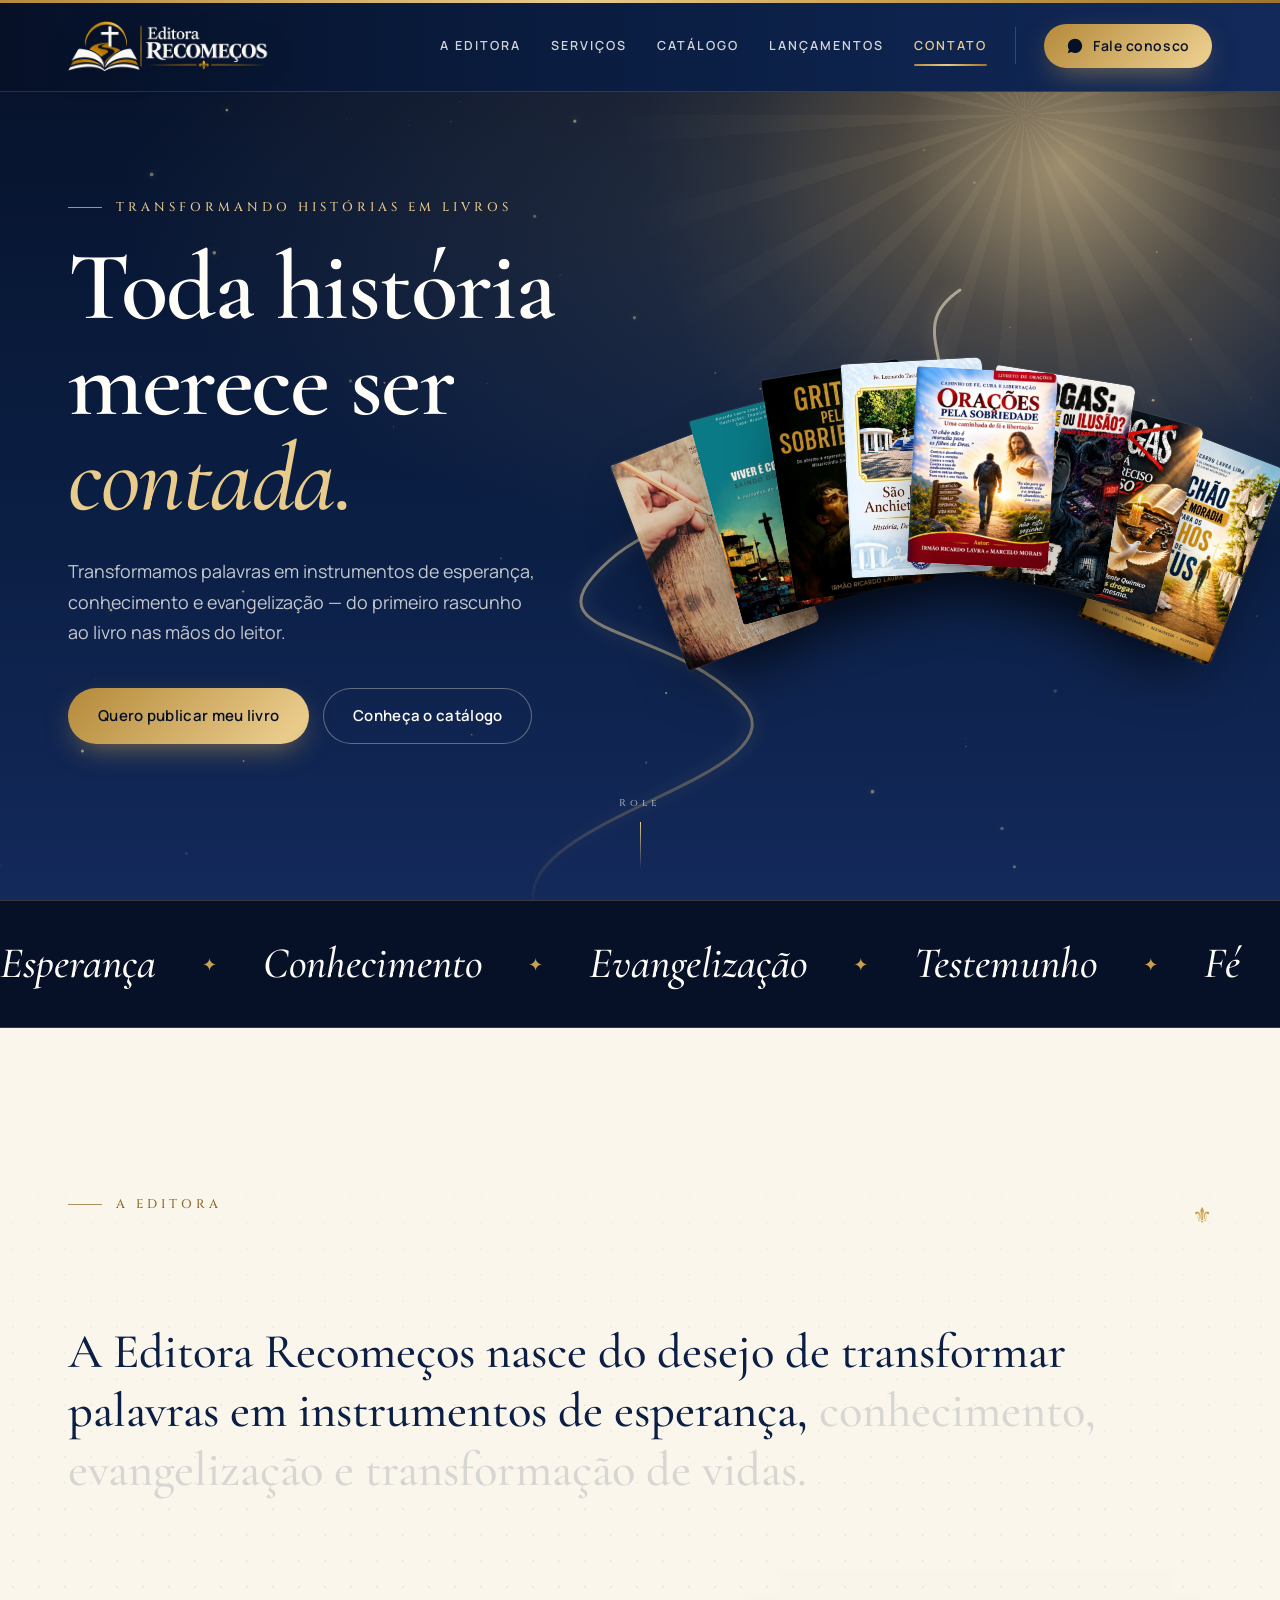
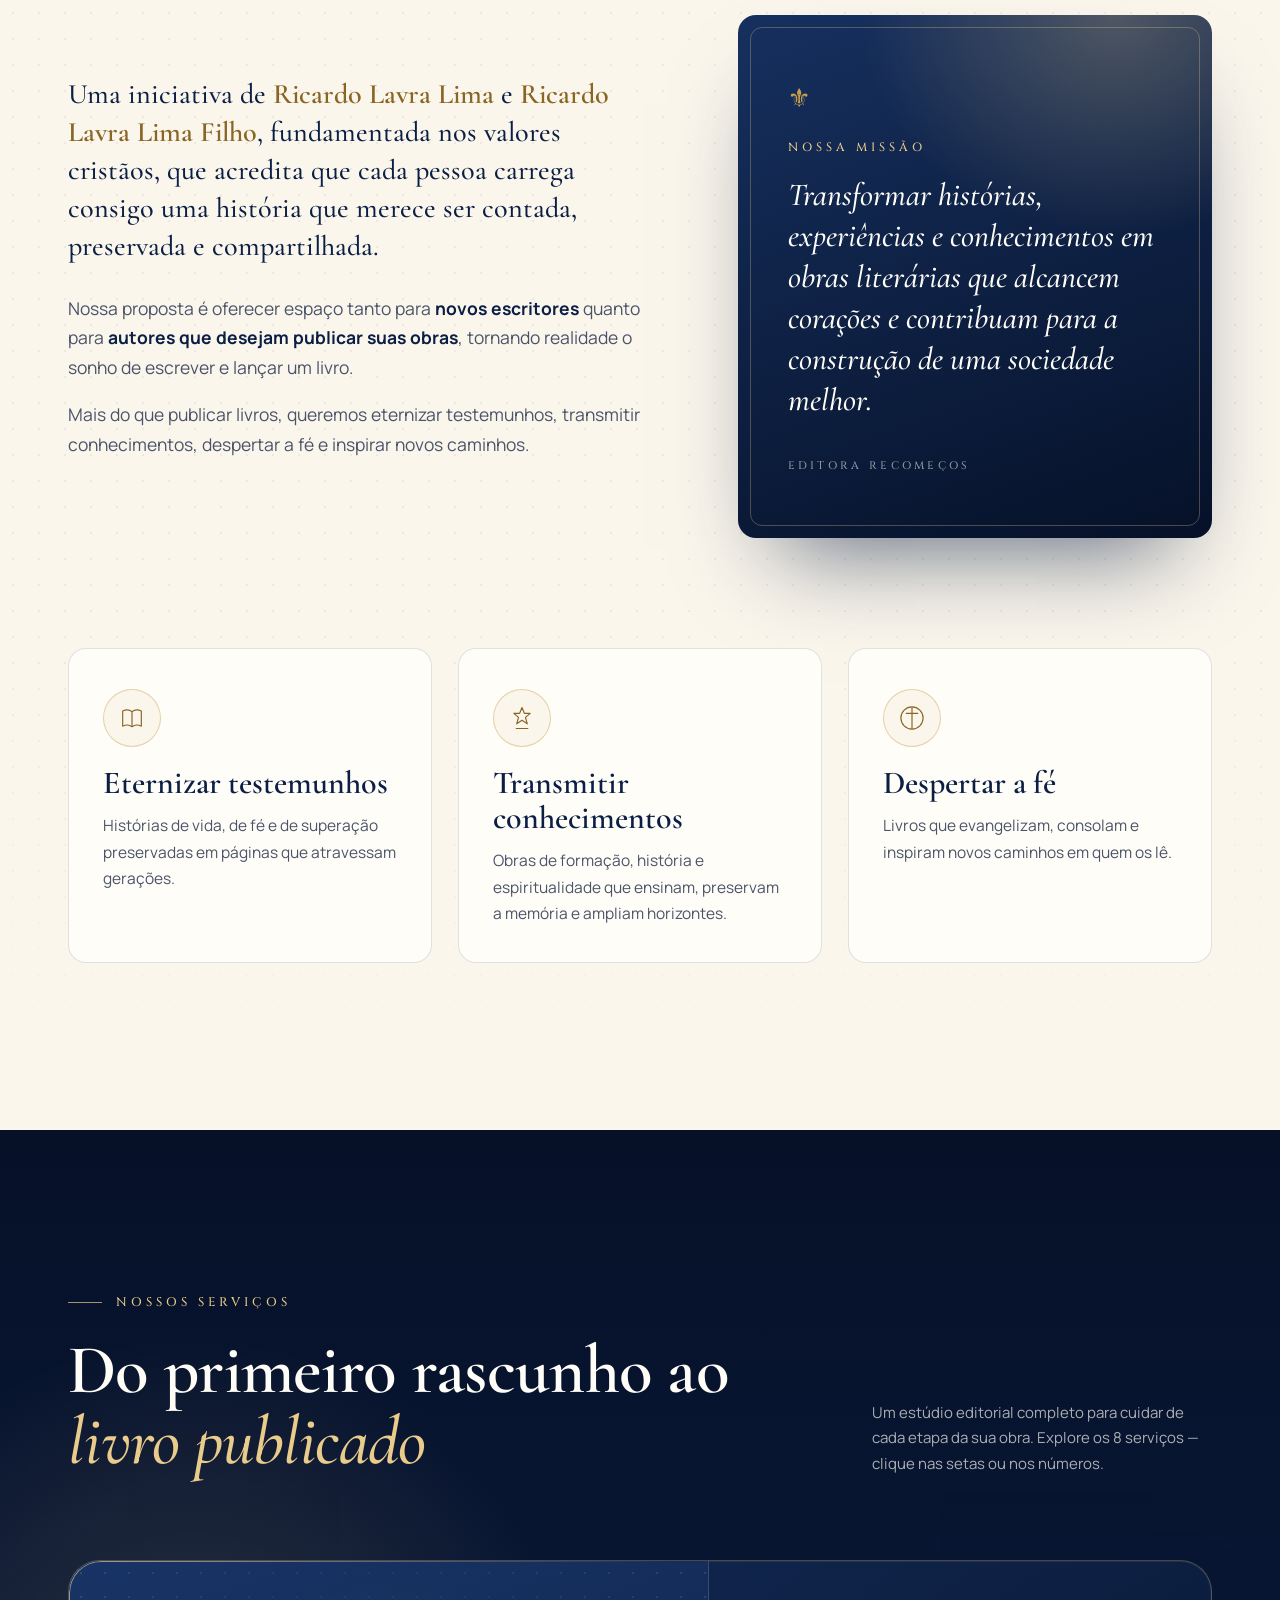
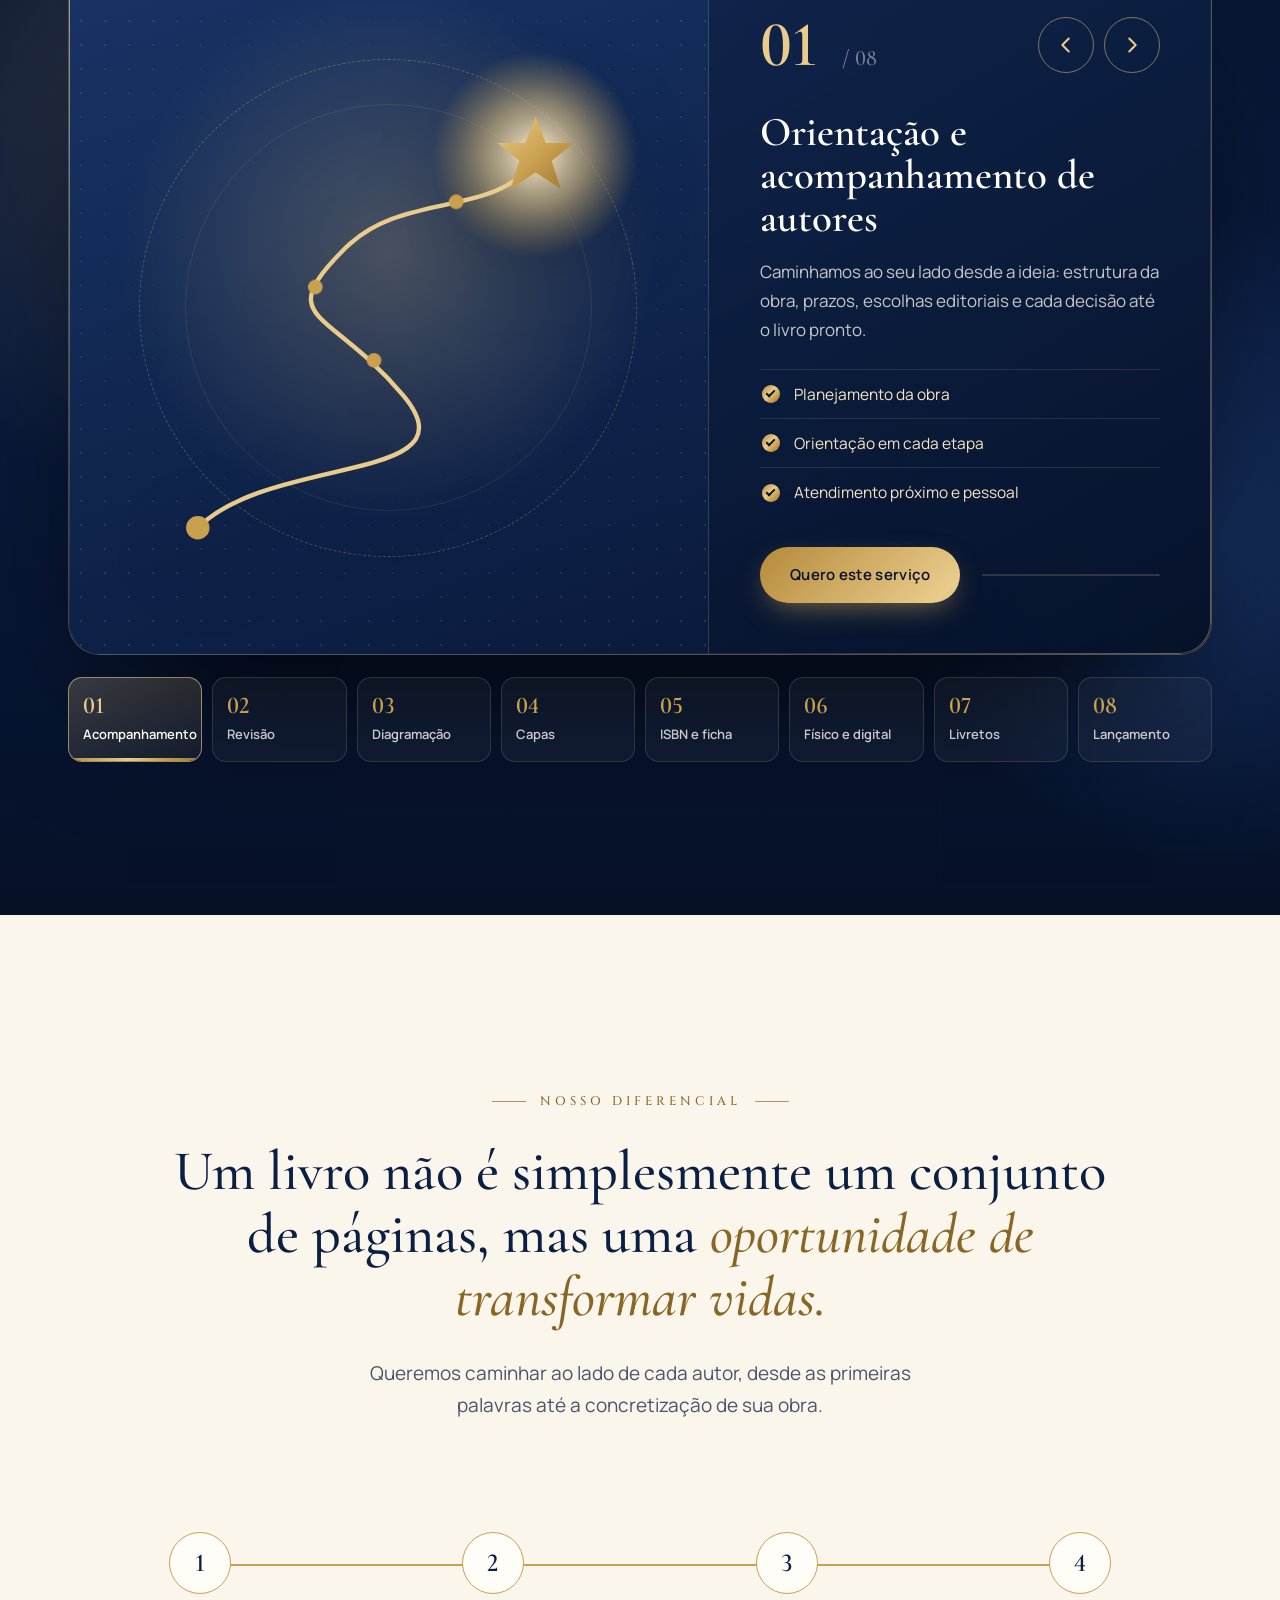
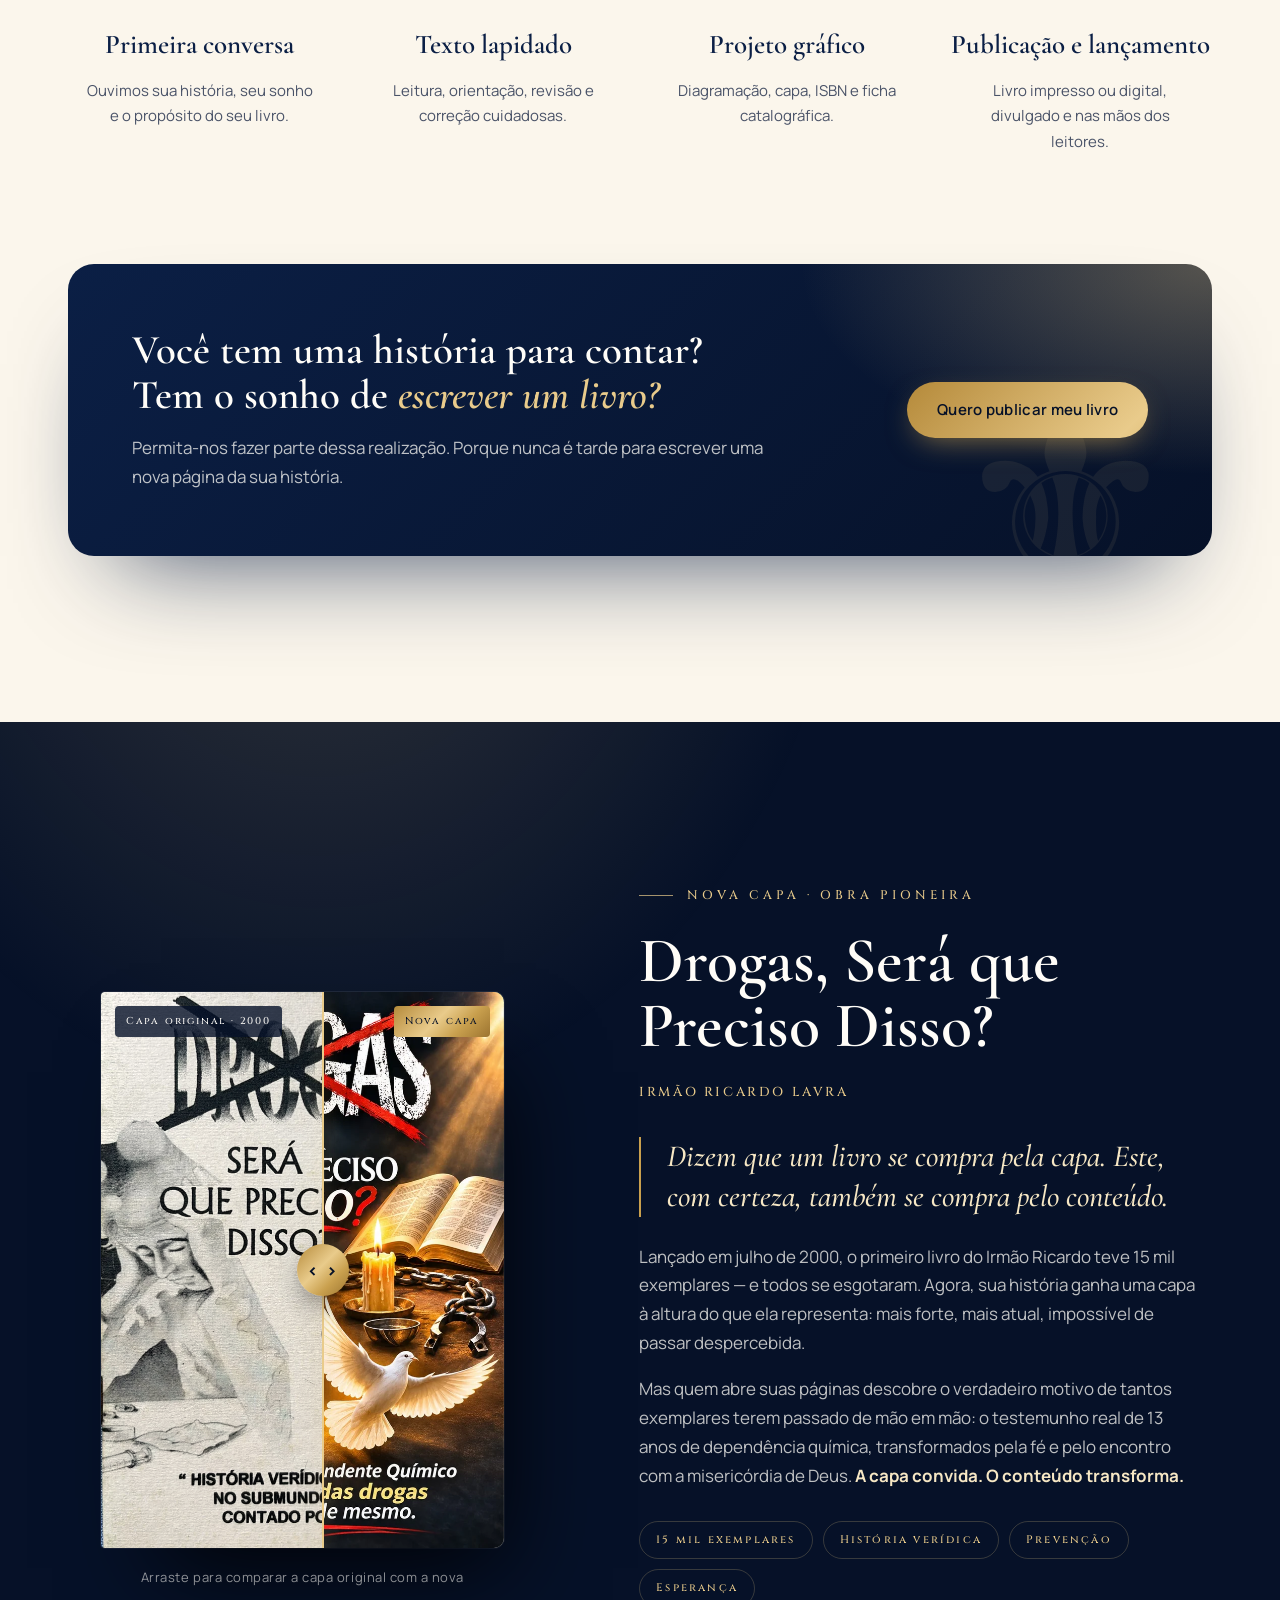
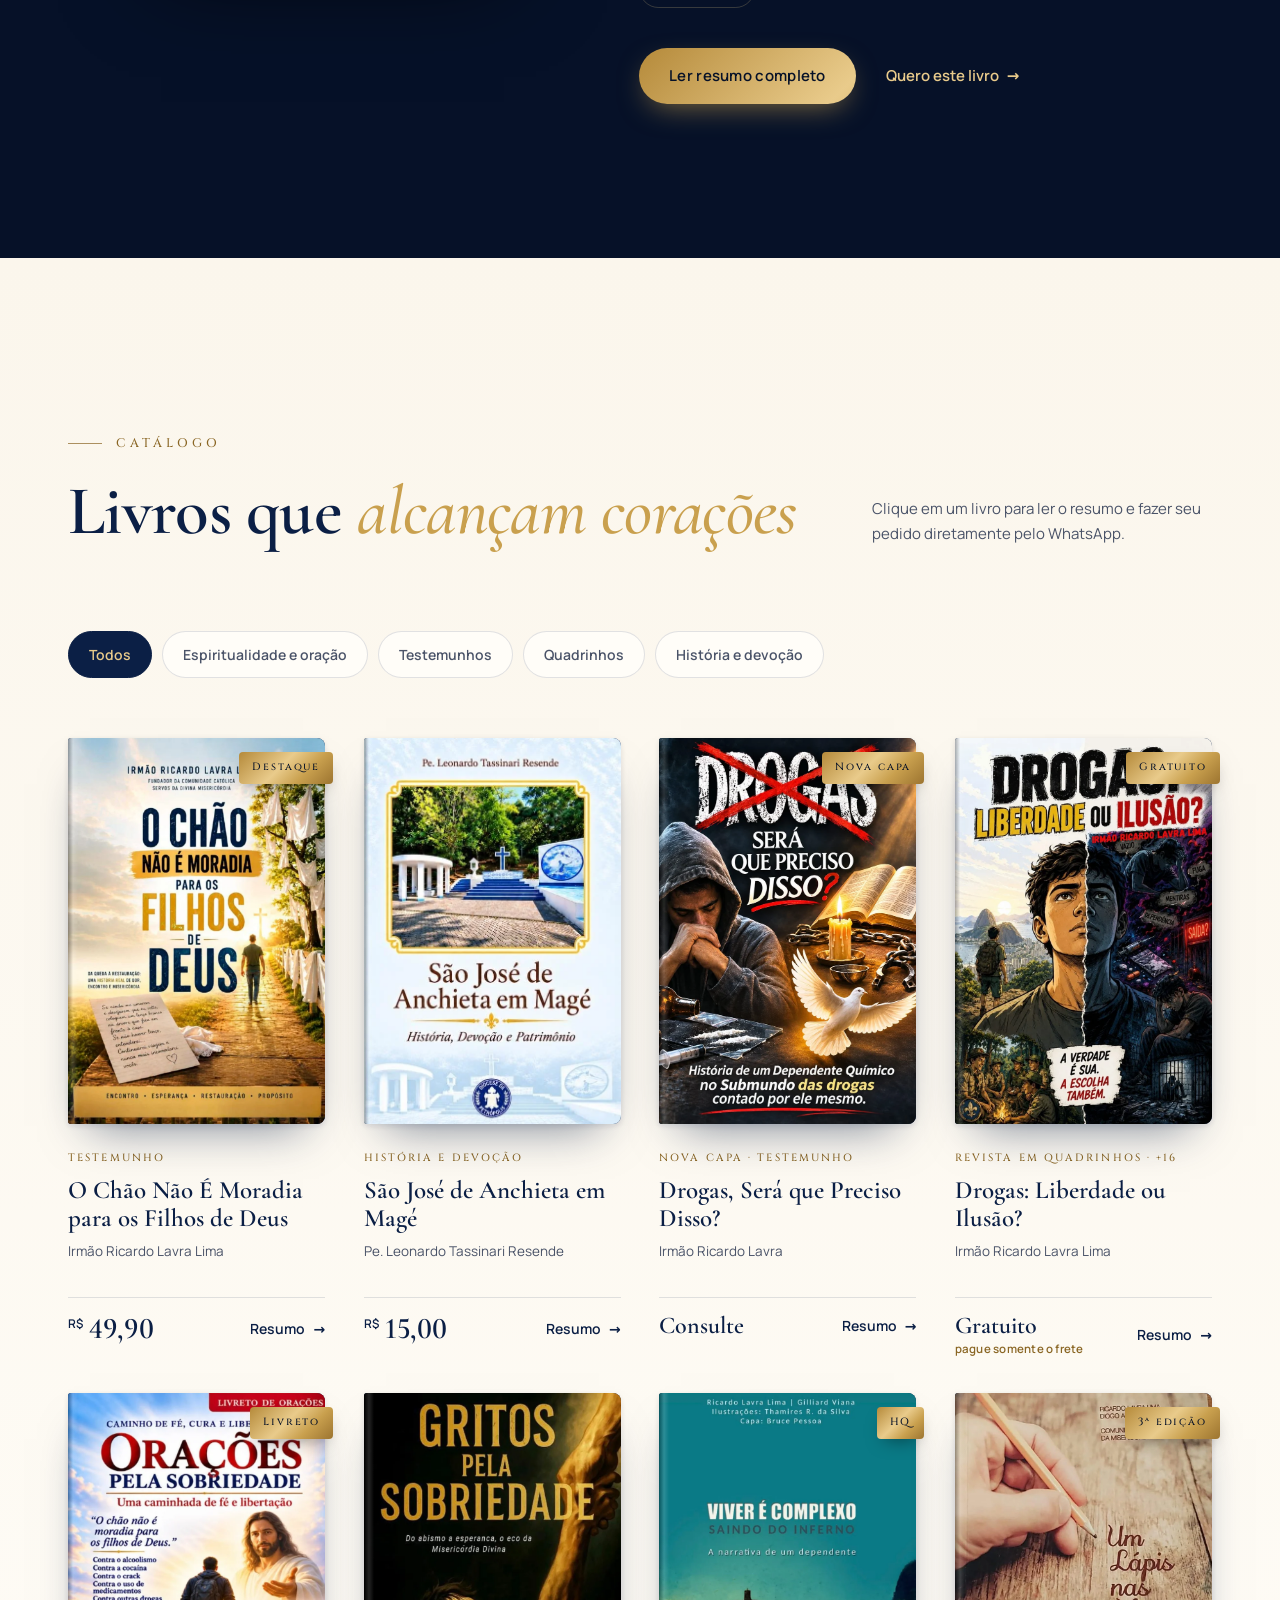
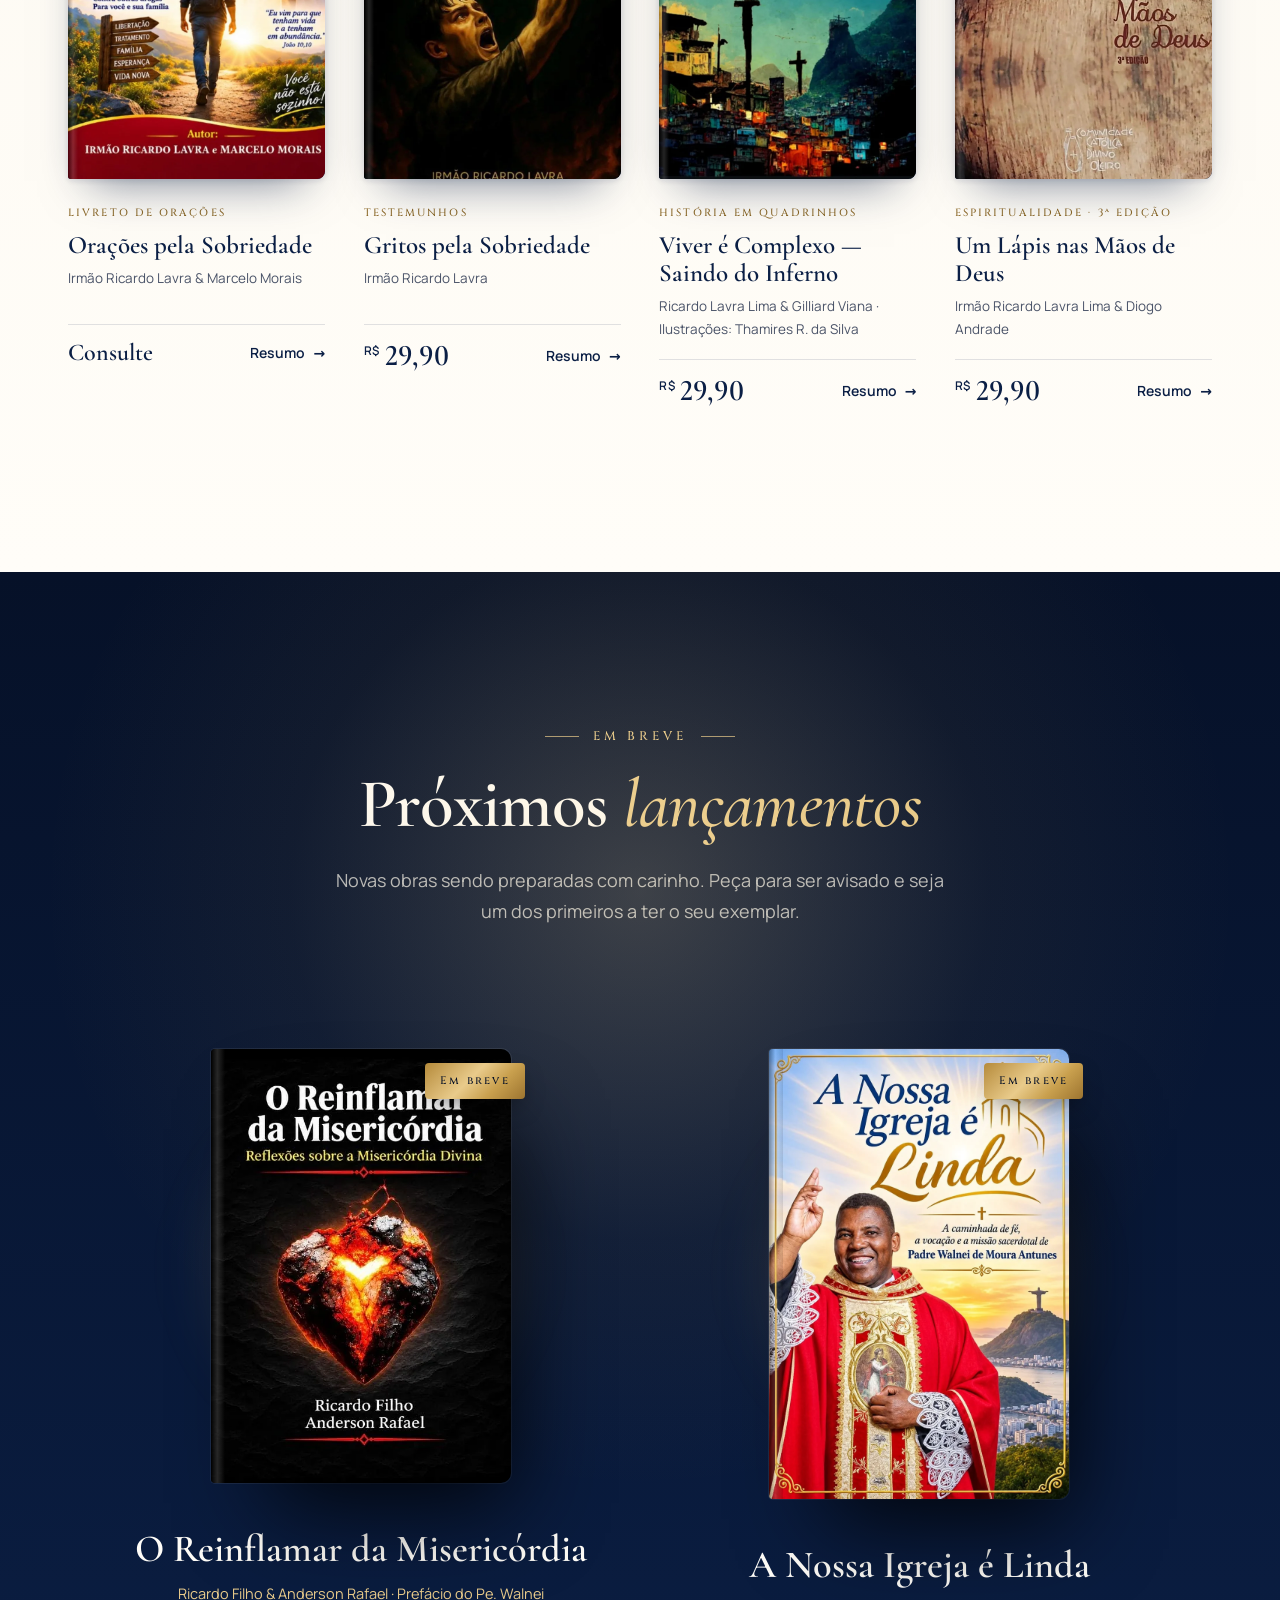
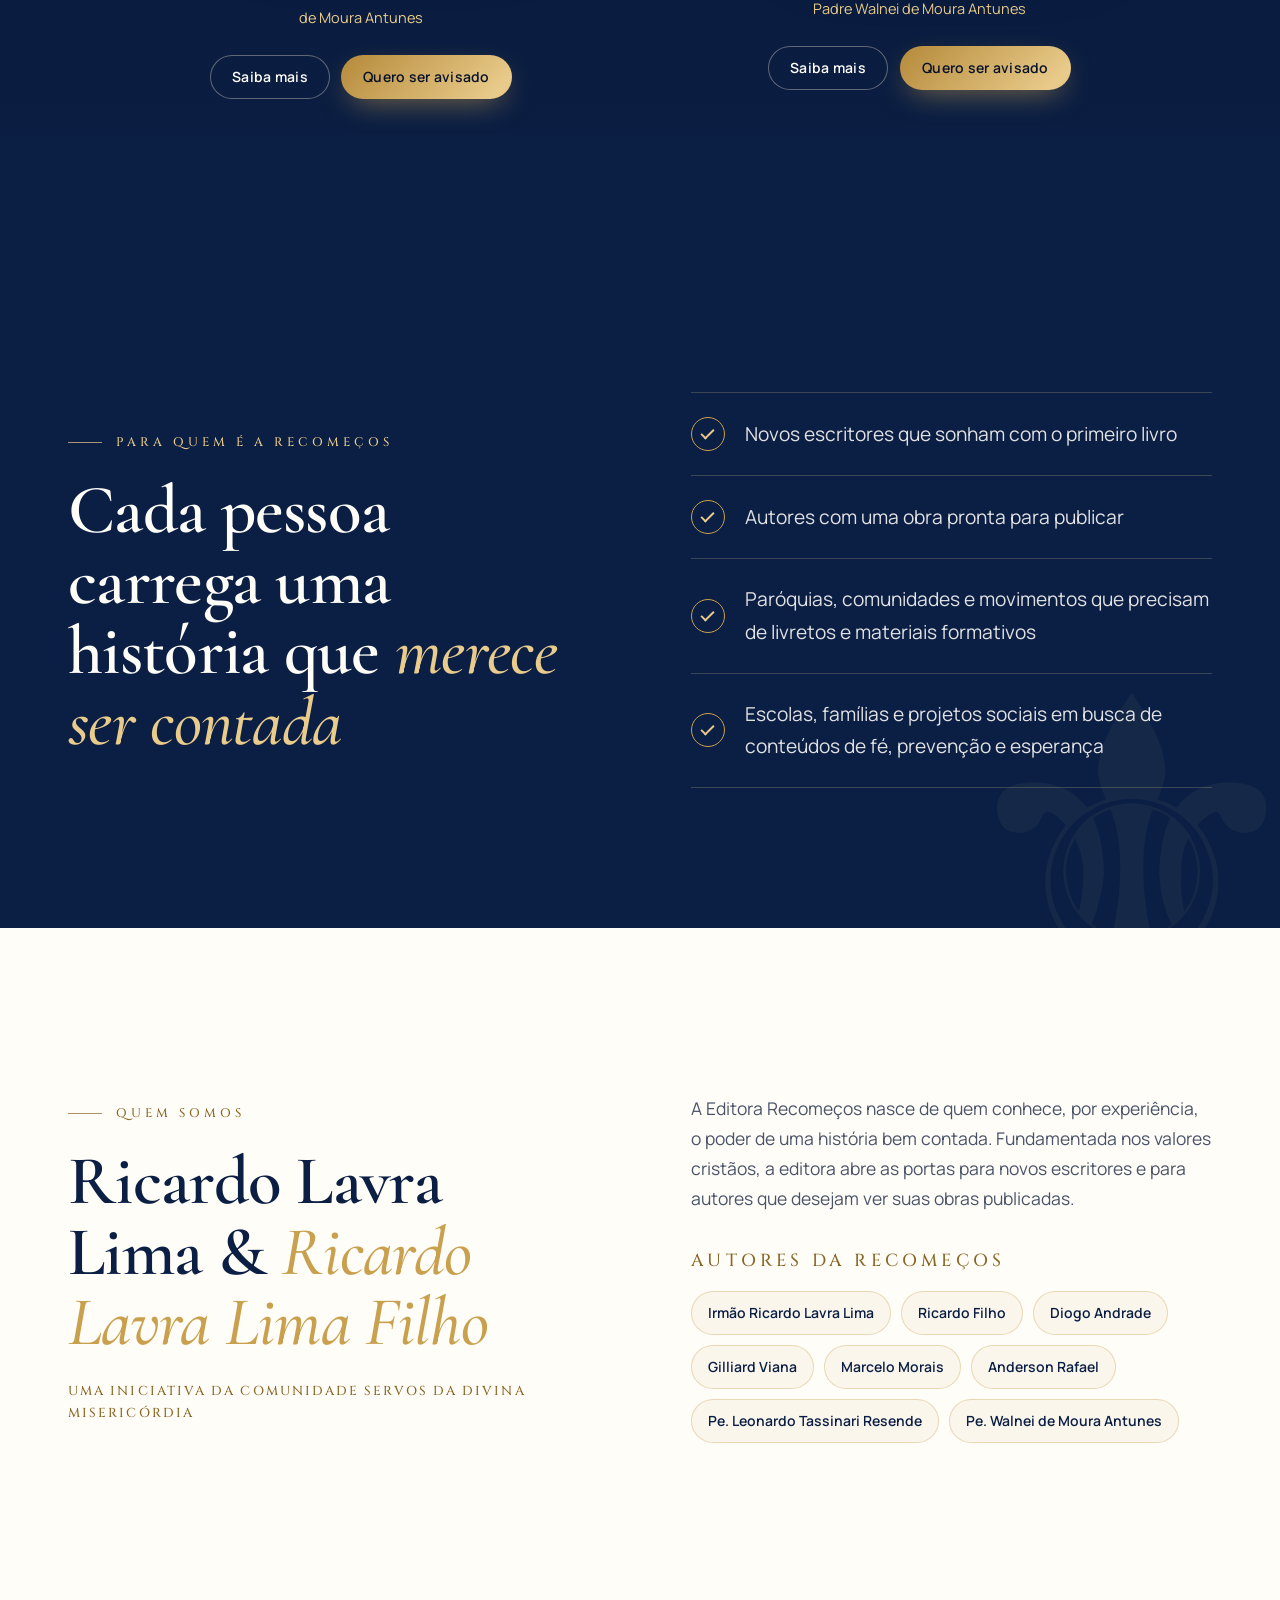
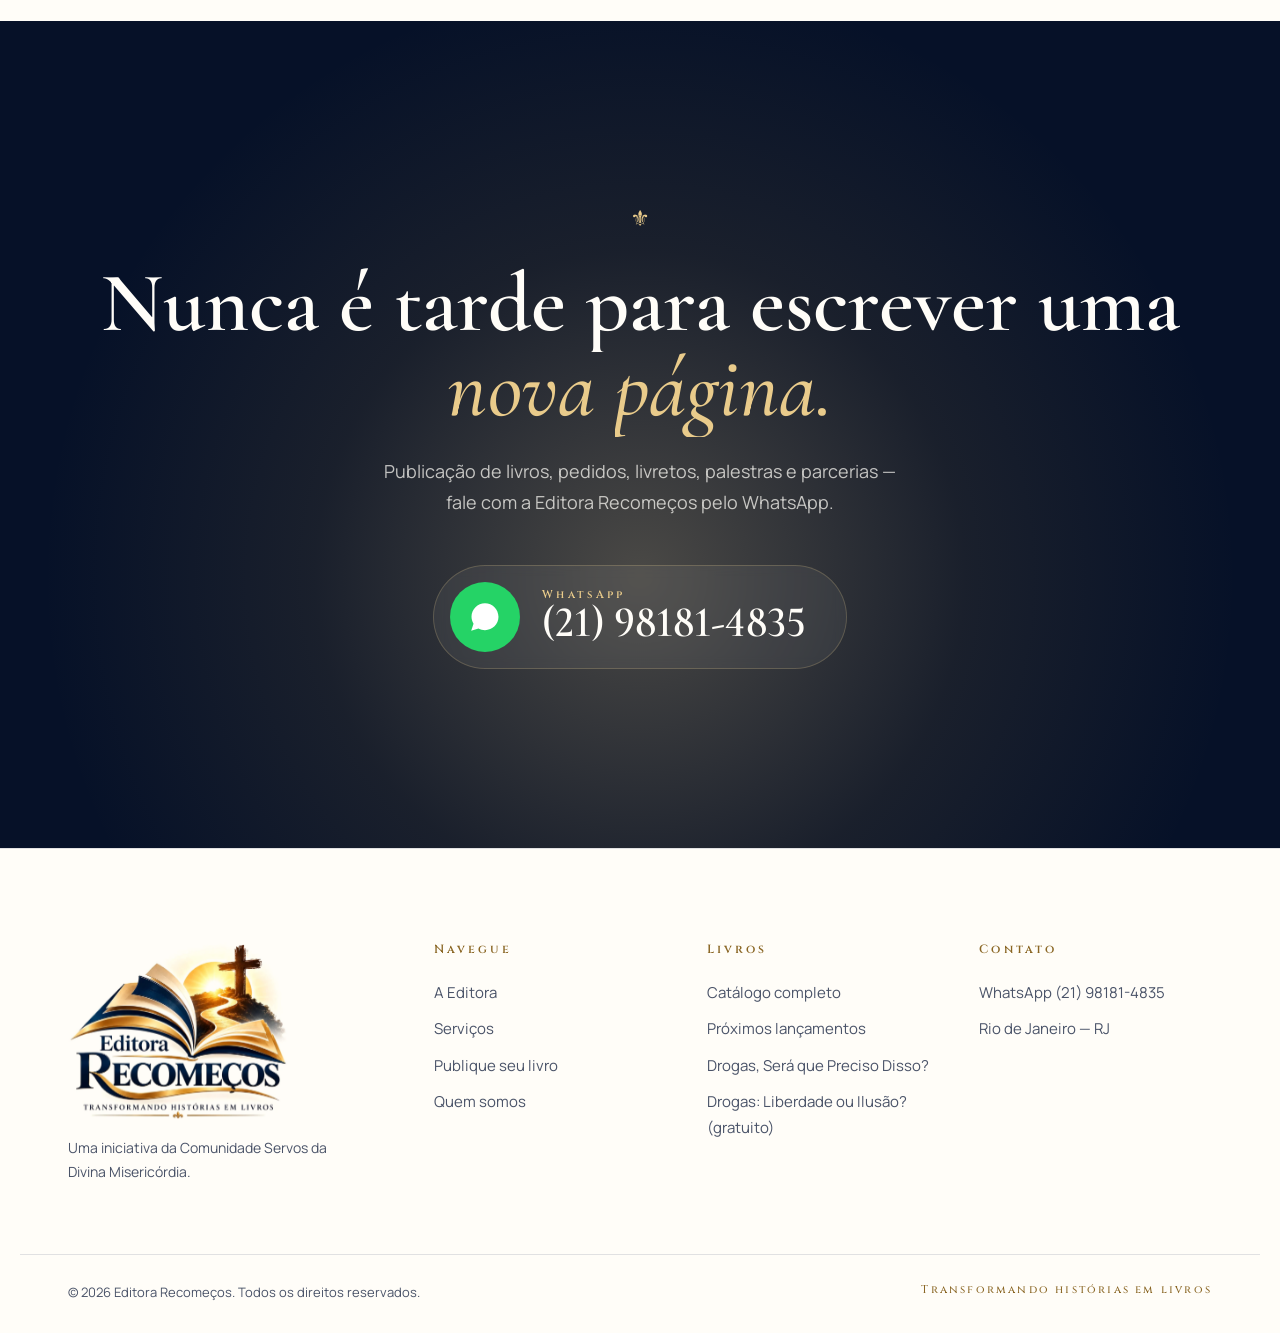
==== commit 89e28a12: "Efeito baralho no celular e corrige botão sempre visível - Corrige o "Leia o resumo" que aparecia fi" ====
--- a/index.html
+++ b/index.html
@@ -100,14 +100,14 @@
 
         <div class="hero__books">
           <div class="hero__stack hero__fan" data-parallax-mouse>
-            <button class="fan__book" style="--i:0" data-open-book="lapis" aria-label="Leia o resumo"><span class="fan__card"><img src="assets/img/livro-um-lapis-nas-maos-de-deus.webp" alt="" /><span class="fan__cta">Leia o resumo <i>→</i></span></span></button>
-            <button class="fan__book" style="--i:1" data-open-book="viver" aria-label="Leia o resumo"><span class="fan__card"><img src="assets/img/livro-viver-e-complexo.webp" alt="" /><span class="fan__cta">Leia o resumo <i>→</i></span></span></button>
-            <button class="fan__book" style="--i:2" data-open-book="gritos" aria-label="Leia o resumo"><span class="fan__card"><img src="assets/img/livro-gritos-pela-sobriedade.webp" alt="" /><span class="fan__cta">Leia o resumo <i>→</i></span></span></button>
-            <button class="fan__book" style="--i:3" data-open-book="sao-jose-de-anchieta" aria-label="Leia o resumo"><span class="fan__card"><img src="assets/img/livro-sao-jose-de-anchieta-em-mage.webp" alt="" /><span class="fan__cta">Leia o resumo <i>→</i></span></span></button>
-            <button class="fan__book" style="--i:4" data-open-book="oracoes-sobriedade" aria-label="Leia o resumo"><span class="fan__card"><img src="assets/img/livro-oracoes-pela-sobriedade.webp" alt="" /><span class="fan__cta">Leia o resumo <i>→</i></span></span></button>
-            <button class="fan__book" style="--i:5" data-open-book="drogas-liberdade" aria-label="Leia o resumo"><span class="fan__card"><img src="assets/img/livro-drogas-liberdade-ou-ilusao.webp" alt="" /><span class="fan__cta">Leia o resumo <i>→</i></span></span></button>
-            <button class="fan__book" style="--i:6" data-open-book="drogas-sera" aria-label="Leia o resumo"><span class="fan__card"><img src="assets/img/livro-drogas-sera-que-preciso-disso.webp" alt="" /><span class="fan__cta">Leia o resumo <i>→</i></span></span></button>
-            <button class="fan__book" style="--i:7" data-open-book="o-chao" aria-label="Leia o resumo"><span class="fan__card"><img src="assets/img/livro-o-chao-nao-e-moradia.webp" alt="" /><span class="fan__cta">Leia o resumo <i>→</i></span></span></button>
+            <button class="fan__book" style="--i:0" data-book="lapis" aria-label="Ver o livro"><span class="fan__card"><img src="assets/img/livro-um-lapis-nas-maos-de-deus.webp" alt="" /><span class="fan__cta" data-open-book="lapis">Leia o resumo <i>→</i></span></span></button>
+            <button class="fan__book" style="--i:1" data-book="viver" aria-label="Ver o livro"><span class="fan__card"><img src="assets/img/livro-viver-e-complexo.webp" alt="" /><span class="fan__cta" data-open-book="viver">Leia o resumo <i>→</i></span></span></button>
+            <button class="fan__book" style="--i:2" data-book="gritos" aria-label="Ver o livro"><span class="fan__card"><img src="assets/img/livro-gritos-pela-sobriedade.webp" alt="" /><span class="fan__cta" data-open-book="gritos">Leia o resumo <i>→</i></span></span></button>
+            <button class="fan__book" style="--i:3" data-book="sao-jose-de-anchieta" aria-label="Ver o livro"><span class="fan__card"><img src="assets/img/livro-sao-jose-de-anchieta-em-mage.webp" alt="" /><span class="fan__cta" data-open-book="sao-jose-de-anchieta">Leia o resumo <i>→</i></span></span></button>
+            <button class="fan__book" style="--i:4" data-book="oracoes-sobriedade" aria-label="Ver o livro"><span class="fan__card"><img src="assets/img/livro-oracoes-pela-sobriedade.webp" alt="" /><span class="fan__cta" data-open-book="oracoes-sobriedade">Leia o resumo <i>→</i></span></span></button>
+            <button class="fan__book" style="--i:5" data-book="drogas-liberdade" aria-label="Ver o livro"><span class="fan__card"><img src="assets/img/livro-drogas-liberdade-ou-ilusao.webp" alt="" /><span class="fan__cta" data-open-book="drogas-liberdade">Leia o resumo <i>→</i></span></span></button>
+            <button class="fan__book" style="--i:6" data-book="drogas-sera" aria-label="Ver o livro"><span class="fan__card"><img src="assets/img/livro-drogas-sera-que-preciso-disso.webp" alt="" /><span class="fan__cta" data-open-book="drogas-sera">Leia o resumo <i>→</i></span></span></button>
+            <button class="fan__book" style="--i:7" data-book="o-chao" aria-label="Ver o livro"><span class="fan__card"><img src="assets/img/livro-o-chao-nao-e-moradia.webp" alt="" /><span class="fan__cta" data-open-book="o-chao">Leia o resumo <i>→</i></span></span></button>
           </div>
         </div>
       </div>
--- a/assets/css/style.css
+++ b/assets/css/style.css
@@ -680,7 +680,9 @@
 }
 
 /* ---------- Leque de livros no início (efeito baralho) ---------- */
-.hero__fan { --w: clamp(120px, 11vw, 165px); --step: clamp(32px, 3.3vw, 52px); }
+.hero__fan { --w: clamp(120px, 11vw, 165px); --step: clamp(32px, 3.3vw, 52px); transform-style: flat; }
+/* sem 3D no leque: assim o livro escolhido sempre fica na frente */
+.hero__books:has(.hero__fan) { perspective: none; }
 .fan__book {
   --o: calc(var(--i) - 3.5);
   position: absolute; left: 50%; top: 50%; width: var(--w); padding: 0; cursor: pointer;
@@ -705,17 +707,31 @@
   opacity: 0; transition: opacity .3s var(--ease), transform .4s var(--ease);
 }
 .fan__cta i { font-style: normal; margin-left: 4px; }
-/* o livro sob o mouse vem para a frente, endireita e cresce */
-.fan__book:hover, .fan__book:focus-visible { z-index: 40; outline: none; }
-.fan__book:hover .fan__card, .fan__book:focus-visible .fan__card {
+/* livro escolhido: vem para a frente, endireita e cresce.
+   No computador: passar o mouse. No celular: tocar ou deslizar o dedo (classe .is-selected). */
+.fan__book.is-selected, .fan__book:focus-visible { z-index: 40; outline: none; }
+.fan__book.is-selected .fan__card, .fan__book:focus-visible .fan__card {
   transform: translateY(-42px) rotate(calc(var(--o) * -6deg)) scale(1.22);
   box-shadow: 0 50px 90px -24px rgba(0, 0, 0, .9), 0 0 0 2px rgba(233, 203, 139, .85), 0 0 50px rgba(233, 203, 139, .35);
 }
-.fan__book:hover .fan__cta, .fan__book:focus-visible .fan__cta { opacity: 1; transform: translate(-50%, 0); }
-/* os outros livros escurecem e os da frente se afastam um pouco */
-.hero__fan:has(.fan__book:hover) .fan__book:not(:hover) { filter: brightness(.55) saturate(.8); }
-.hero__fan:has(.fan__book:hover) .fan__book:hover ~ .fan__book { transform: translate(-50%, -50%) translateX(calc(var(--o) * var(--step) + 26px)) translateY(calc(var(--o) * var(--o) * 5px)) rotate(calc(var(--o) * 6deg + 3deg)); }
-@media (hover: none) { .fan__cta { opacity: 1; transform: translate(-50%, 0); font-size: 10px; padding: 6px 10px; bottom: 8px; } .fan__book:not([style*="--i:7"]) .fan__cta { display: none; } }
+.fan__book.is-selected .fan__cta, .fan__book:focus-visible .fan__cta { opacity: 1; transform: translate(-50%, 0); pointer-events: auto; }
+.fan__cta { pointer-events: none; }
+.hero__fan.has-selected .fan__book:not(.is-selected) { filter: brightness(.55) saturate(.8); }
+@media (hover: hover) and (pointer: fine) {
+  .fan__book:hover { z-index: 40; }
+  .fan__book:hover .fan__card {
+    transform: translateY(-42px) rotate(calc(var(--o) * -6deg)) scale(1.22);
+    box-shadow: 0 50px 90px -24px rgba(0, 0, 0, .9), 0 0 0 2px rgba(233, 203, 139, .85), 0 0 50px rgba(233, 203, 139, .35);
+  }
+  .fan__book:hover .fan__cta { opacity: 1; transform: translate(-50%, 0); pointer-events: auto; }
+  .hero__fan:has(.fan__book:hover) .fan__book:not(:hover) { filter: brightness(.55) saturate(.8); }
+}
+/* celular: o dedo deslizando para os lados escolhe livros; para cima/baixo continua rolando a página */
+@media (hover: none), (pointer: coarse) {
+  .hero__fan { touch-action: pan-y; }
+  .fan__cta { font-size: 10px; padding: 6px 10px; bottom: 8px; }
+  .fan__book.is-selected .fan__card { transform: translateY(-34px) rotate(calc(var(--o) * -6deg)) scale(1.35); }
+}
 @media (max-width: 900px) { .hero__fan { --w: 120px; --step: 30px; } }
 @media (max-width: 560px) { .hero__fan { --w: 84px; --step: 20px; } }
 
